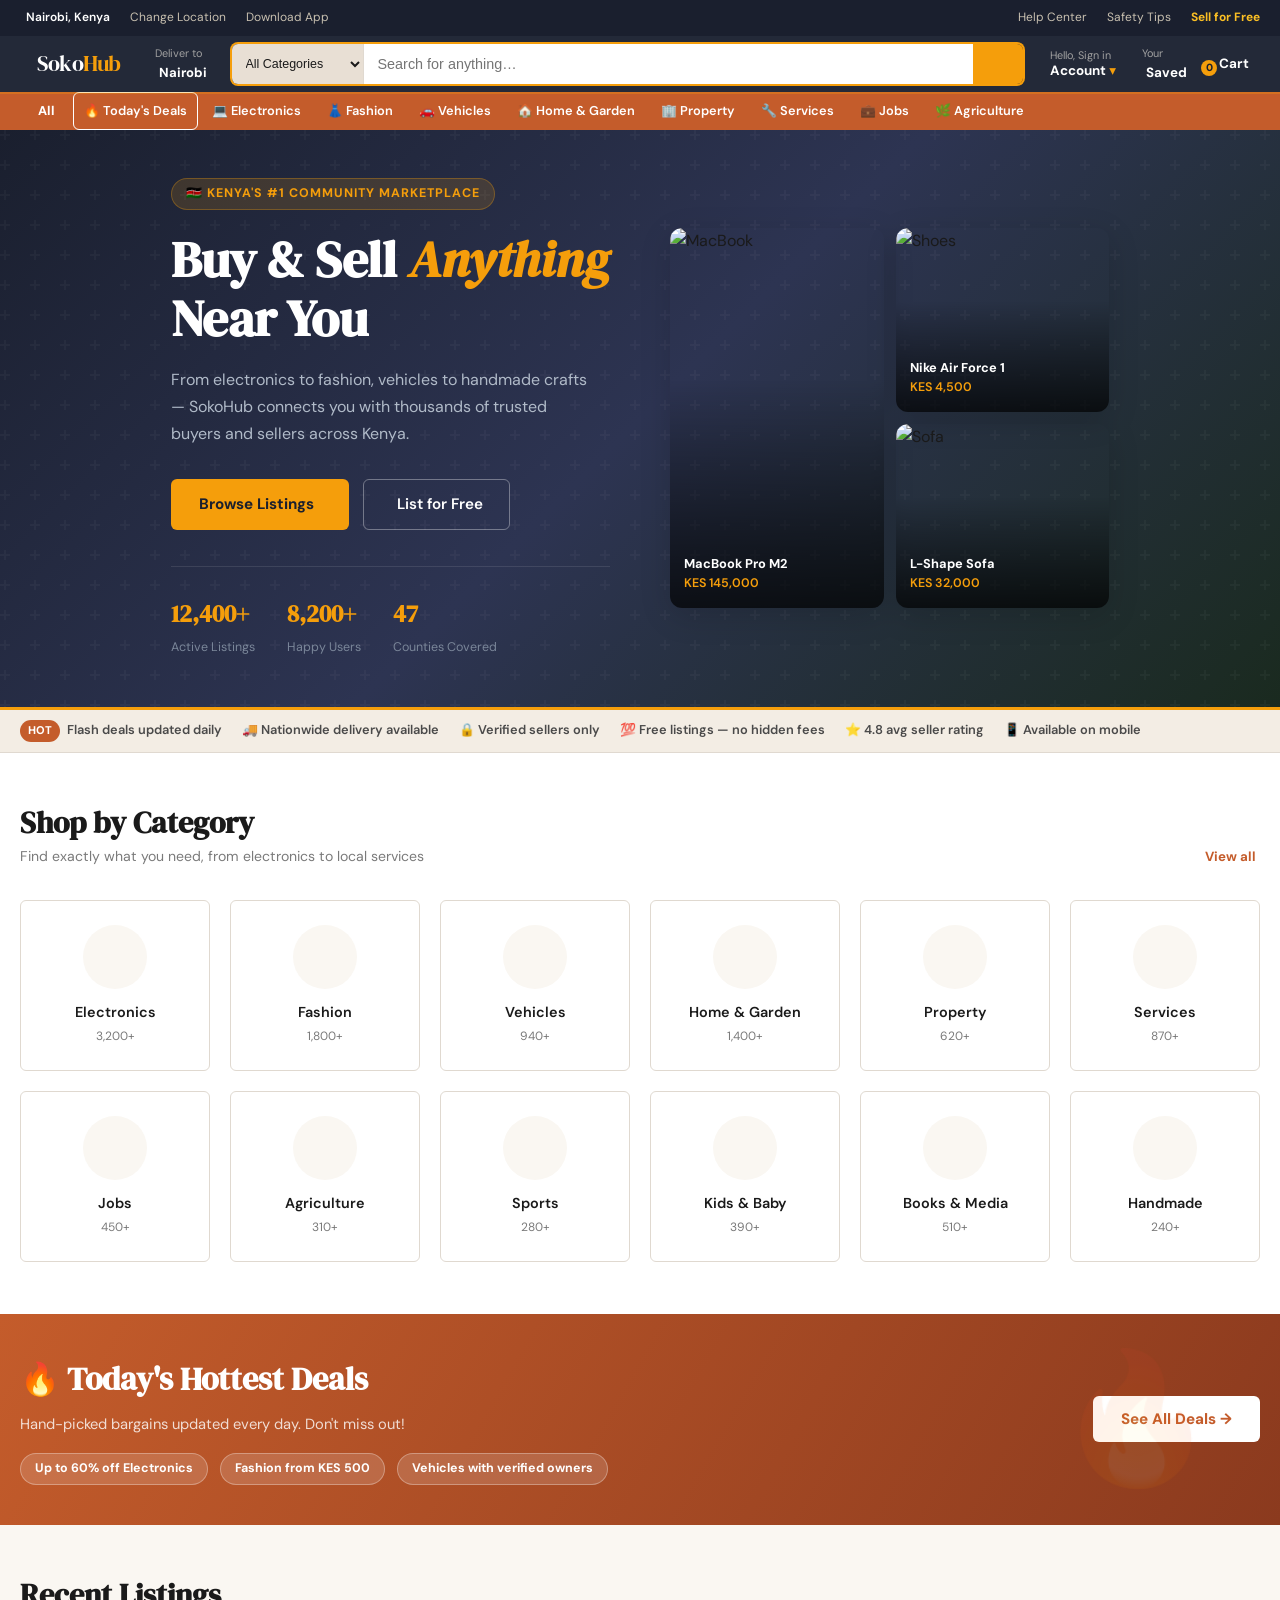
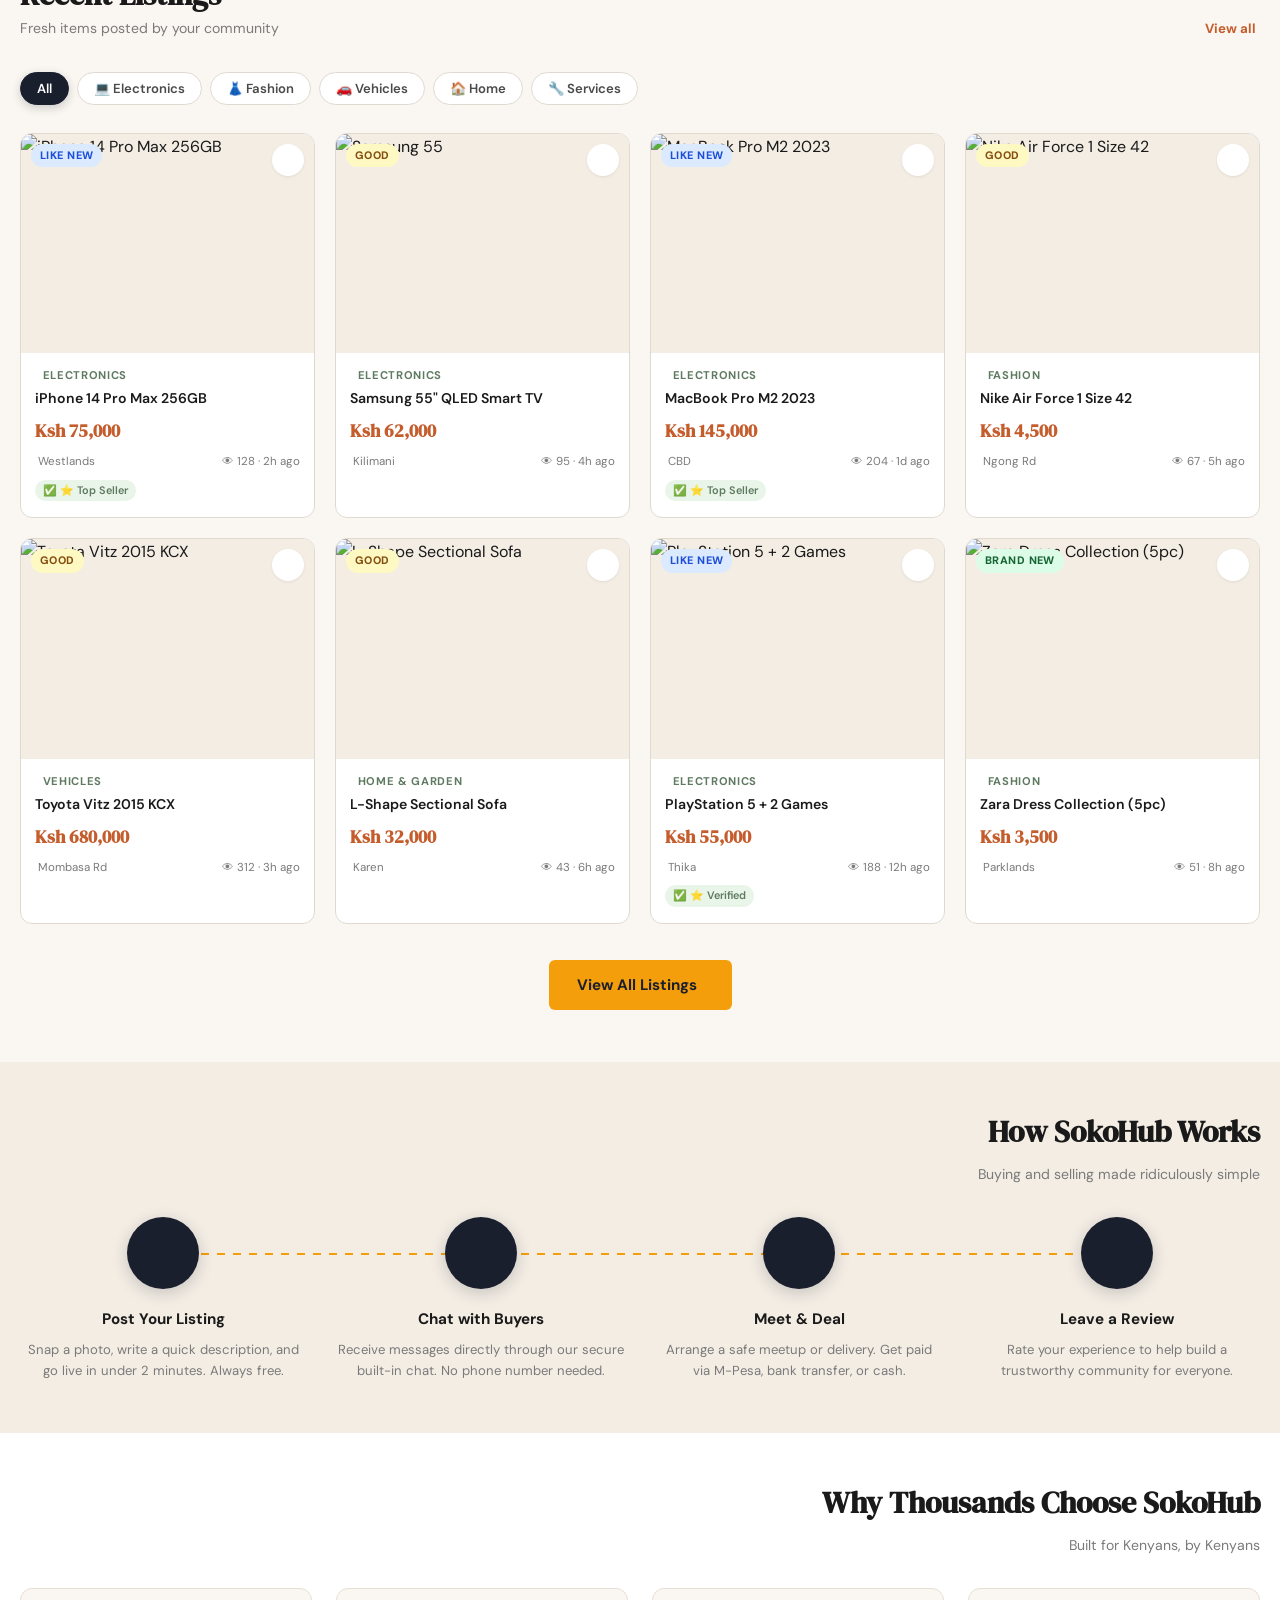
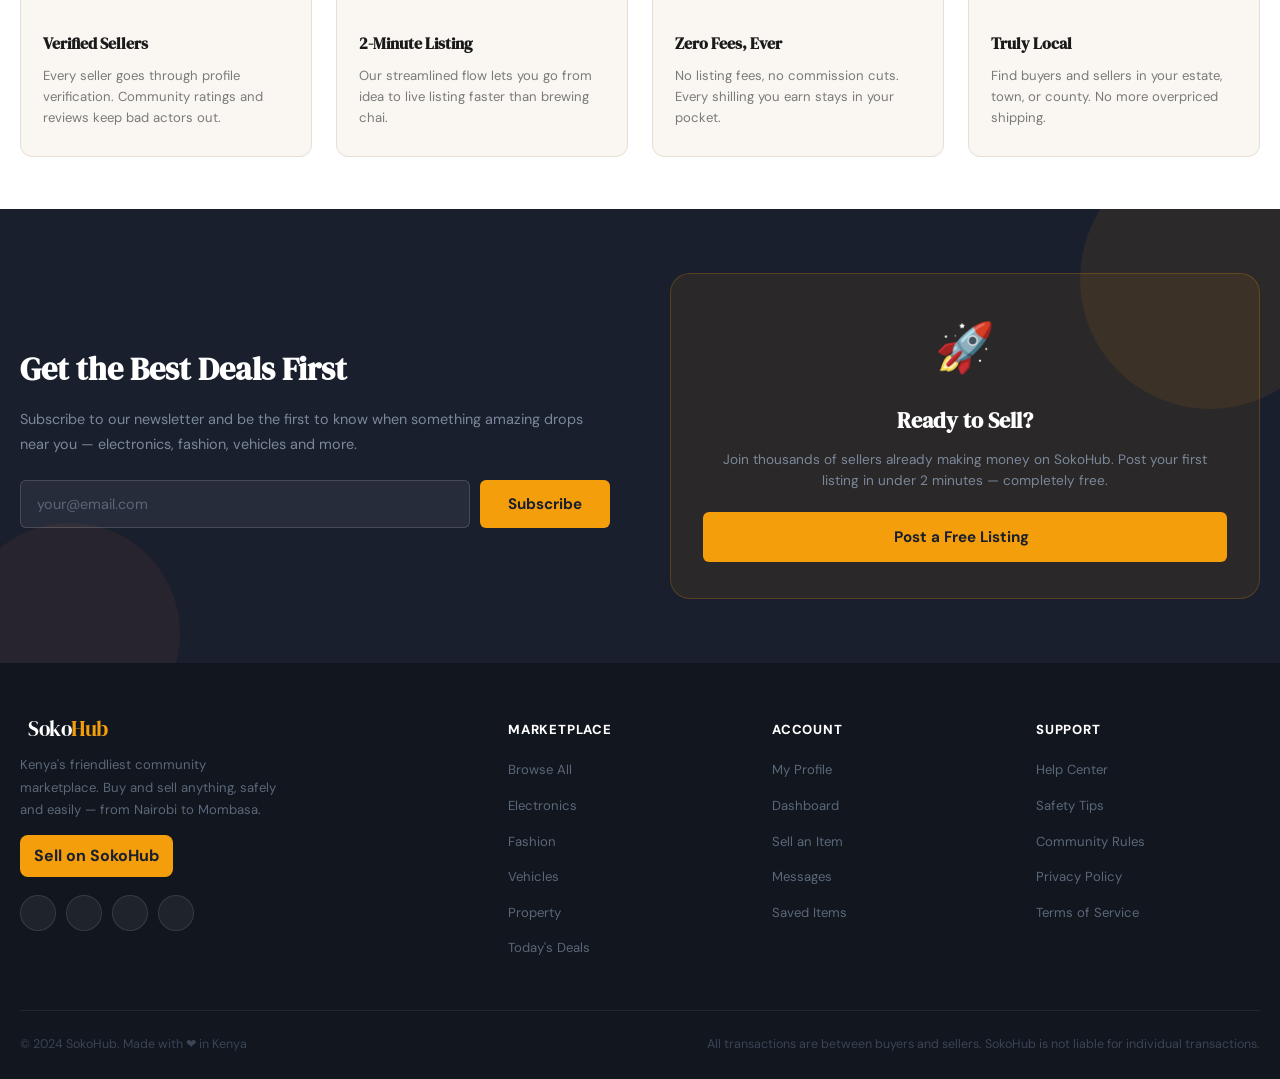
==== index.html @ ea2fd7b3 "1st commit" ====
<!doctype html>
<html lang="en">
  <head>
    <meta charset="UTF-8" />
    <meta name="viewport" content="width=device-width, initial-scale=1.0" />
    <title>SokoHub — Buy & Sell Near You</title>
    <link rel="preconnect" href="https://fonts.googleapis.com" />
    <link rel="preconnect" href="https://fonts.gstatic.com" crossorigin />
    <link
      href="https://fonts.googleapis.com/css2?family=DM+Serif+Display:ital@0;1&family=DM+Sans:ital,opsz,wght@0,9..40,300;0,9..40,400;0,9..40,500;0,9..40,600;0,9..40,700;1,9..40,400&display=swap"
      rel="stylesheet"
    />
    <script src="https://unpkg.com/lucide@latest"></script>
    <style>
      /* ============================================================
   TOKENS
============================================================ */
      :root {
        --navy: #1a1f2e;
        --navy-2: #232938;
        --amber: #f59e0b;
        --amber-lt: #fbbf24;
        --amber-dk: #d97706;
        --rust: #c45c2b;
        --rust-lt: #e07040;
        --sage: #5f7a61;
        --cream: #faf7f2;
        --cream-2: #f3ede4;
        --cream-3: #e8dfd4;
        --text: #1a1a1a;
        --text-2: #4a4a4a;
        --text-3: #7a7a7a;
        --white: #ffffff;
        --border: #e0d9d0;
        --shadow-sm: 0 1px 3px rgba(0, 0, 0, 0.08);
        --shadow-md: 0 4px 16px rgba(0, 0, 0, 0.1);
        --shadow-lg: 0 8px 32px rgba(0, 0, 0, 0.14);
        --r-sm: 6px;
        --r-md: 12px;
        --r-lg: 20px;
        --r-full: 999px;
        --font-head: "DM Serif Display", Georgia, serif;
        --font-body: "DM Sans", system-ui, sans-serif;
        --nav-h: 56px;
        --strip-h: 36px;
      }

      /* ============================================================
   RESET & BASE
============================================================ */
      *,
      *::before,
      *::after {
        box-sizing: border-box;
        margin: 0;
        padding: 0;
      }
      html {
        scroll-behavior: smooth;
      }
      body {
        font-family: var(--font-body);
        background: var(--cream);
        color: var(--text);
        line-height: 1.6;
      }
      a {
        text-decoration: none;
        color: inherit;
      }
      img {
        display: block;
        max-width: 100%;
        object-fit: cover;
      }
      button {
        font-family: inherit;
        cursor: pointer;
        border: none;
        outline: none;
      }
      ul {
        list-style: none;
      }

      .container {
        max-width: 1320px;
        margin: 0 auto;
        padding: 0 20px;
      }

      /* ============================================================
   TOP STRIP (Amazon-style utility bar)
============================================================ */
      .top-strip {
        background: var(--navy);
        height: var(--strip-h);
        display: flex;
        align-items: center;
      }
      .top-strip .container {
        display: flex;
        justify-content: space-between;
        align-items: center;
        width: 100%;
      }
      .top-strip-left,
      .top-strip-right {
        display: flex;
        align-items: center;
        gap: 20px;
      }
      .top-strip a,
      .top-strip span {
        font-size: 0.75rem;
        color: #c8c0b0;
        transition: color 0.2s;
      }
      .top-strip a:hover {
        color: var(--amber);
      }
      .top-strip-location {
        display: flex;
        align-items: center;
        gap: 6px;
        color: var(--white) !important;
        font-weight: 600;
        font-size: 0.75rem !important;
      }

      /* ============================================================
   NAVBAR (Amazon-style)
============================================================ */
      .navbar {
        background: var(--navy-2);
        height: var(--nav-h);
        position: sticky;
        top: 0;
        z-index: 1000;
        box-shadow: 0 2px 0 rgba(245, 158, 11, 0.3);
      }
      .navbar .container {
        height: 100%;
        display: flex;
        align-items: center;
        gap: 16px;
      }

      /* Logo */
      .nav-logo {
        display: flex;
        align-items: center;
        gap: 8px;
        flex-shrink: 0;
        border: 1.5px solid transparent;
        border-radius: var(--r-sm);
        padding: 4px 8px;
        transition: border-color 0.2s;
      }
      .nav-logo:hover {
        border-color: var(--white);
      }
      .logo-icon {
        display: flex;
        align-items: center;
        color: var(--amber);
      }
      .logo-text {
        font-family: var(--font-head);
        font-size: 1.4rem;
        color: var(--white);
        letter-spacing: -0.5px;
        line-height: 1;
      }
      .logo-text em {
        color: var(--amber);
        font-style: normal;
      }

      /* Deliver to */
      .nav-location {
        flex-shrink: 0;
        display: flex;
        flex-direction: column;
        cursor: pointer;
        padding: 4px 8px;
        border: 1.5px solid transparent;
        border-radius: var(--r-sm);
        transition: border-color 0.2s;
        color: var(--white);
      }
      .nav-location:hover {
        border-color: var(--white);
      }
      .nav-location-sub {
        font-size: 0.68rem;
        color: #a0a0a0;
      }
      .nav-location-main {
        font-size: 0.82rem;
        font-weight: 700;
        display: flex;
        align-items: center;
        gap: 4px;
      }

      /* Search bar */
      .nav-search {
        flex: 1;
        display: flex;
        height: 40px;
        border-radius: var(--r-sm);
        overflow: hidden;
        box-shadow: 0 0 0 2px var(--amber);
      }
      .nav-search-cat {
        background: var(--cream-3);
        border: none;
        padding: 0 10px;
        font-size: 0.78rem;
        color: var(--text);
        border-right: 1px solid var(--border);
        cursor: pointer;
        min-width: 110px;
      }
      .nav-search input {
        flex: 1;
        border: none;
        padding: 0 14px;
        font-size: 0.9rem;
        background: var(--white);
        color: var(--text);
        outline: none;
      }
      .nav-search-btn {
        background: var(--amber);
        width: 50px;
        display: flex;
        align-items: center;
        justify-content: center;
        transition: background 0.2s;
      }
      .nav-search-btn:hover {
        background: var(--amber-dk);
      }

      /* Nav right actions */
      .nav-actions {
        display: flex;
        align-items: center;
        gap: 4px;
        flex-shrink: 0;
      }
      .nav-btn {
        display: flex;
        flex-direction: column;
        align-items: flex-start;
        padding: 4px 10px;
        border-radius: var(--r-sm);
        border: 1.5px solid transparent;
        color: var(--white);
        transition: border-color 0.2s;
        cursor: pointer;
        background: none;
        white-space: nowrap;
      }
      .nav-btn:hover {
        border-color: var(--white);
      }
      .nav-btn-sub {
        font-size: 0.68rem;
        color: #a0a0a0;
      }
      .nav-btn-main {
        font-size: 0.84rem;
        font-weight: 700;
      }
      .nav-btn-main span {
        color: var(--amber);
      }

      /* Cart */
      .nav-cart {
        display: flex;
        align-items: center;
        gap: 6px;
        padding: 4px 10px;
        border: 1.5px solid transparent;
        border-radius: var(--r-sm);
        color: var(--white);
        cursor: pointer;
        transition: border-color 0.2s;
        background: none;
        font-family: inherit;
      }
      .nav-cart:hover {
        border-color: var(--white);
      }
      .nav-cart-icon {
        display: flex;
        align-items: center;
        position: relative;
      }
      .cart-count {
        position: absolute;
        top: -4px;
        right: -4px;
        background: var(--amber);
        color: var(--navy);
        font-size: 0.65rem;
        font-weight: 800;
        width: 16px;
        height: 16px;
        border-radius: 50%;
        display: flex;
        align-items: center;
        justify-content: center;
      }
      .nav-cart-label {
        font-size: 0.84rem;
        font-weight: 700;
      }

      /* Sell button */
      .btn-sell {
        background: var(--amber);
        color: var(--navy);
        font-weight: 700;
        font-size: 0.84rem;
        padding: 8px 16px;
        border-radius: var(--r-sm);
        border: none;
        cursor: pointer;
        transition:
          background 0.2s,
          transform 0.15s;
        display: flex;
        align-items: center;
        gap: 5px;
        flex-shrink: 0;
      }
      .btn-sell:hover {
        background: var(--amber-lt);
        transform: translateY(-1px);
      }

      .nav-mobile-toggle {
        display: none;
        color: var(--white);
        background: none;
        border: none;
        padding: 8px;
        cursor: pointer;
      }

      /* ============================================================
   SUB-NAV (category strip — Amazon style)
============================================================ */
      .subnav {
        background: var(--rust);
        height: 38px;
        overflow: hidden;
      }
      .subnav .container {
        height: 100%;
        display: flex;
        align-items: center;
        gap: 2px;
      }
      .subnav-link {
        font-size: 0.8rem;
        font-weight: 600;
        color: var(--white);
        padding: 0 12px;
        height: 100%;
        display: flex;
        align-items: center;
        white-space: nowrap;
        transition: background 0.2s;
        border-radius: 2px;
      }
      .subnav-link:hover {
        background: rgba(255, 255, 255, 0.15);
      }
      .subnav-link.highlight {
        border: 1.5px solid var(--white);
        border-radius: var(--r-sm);
        padding: 0 10px;
        margin-left: 4px;
      }

      /* ============================================================
   HERO BANNER (Amazon-style full-width carousel feel)
============================================================ */
      .hero {
        position: relative;
        overflow: hidden;
        background: linear-gradient(
          135deg,
          #1a1f2e 0%,
          #2d3452 50%,
          #1a2a1f 100%
        );
        min-height: 460px;
        display: flex;
        align-items: center;
      }
      .hero::before {
        content: "";
        position: absolute;
        inset: 0;
        background: url("data:image/svg+xml,%3Csvg width='60' height='60' viewBox='0 0 60 60' xmlns='http://www.w3.org/2000/svg'%3E%3Cg fill='none' fill-rule='evenodd'%3E%3Cg fill='%23ffffff' fill-opacity='0.03'%3E%3Cpath d='M36 34v-4h-2v4h-4v2h4v4h2v-4h4v-2h-4zm0-30V0h-2v4h-4v2h4v4h2V6h4V4h-4zM6 34v-4H4v4H0v2h4v4h2v-4h4v-2H6zM6 4V0H4v4H0v2h4v4h2V6h4V4H6z'/%3E%3C/g%3E%3C/g%3E%3C/svg%3E");
      }
      .hero .container {
        position: relative;
        z-index: 1;
        display: grid;
        grid-template-columns: 1fr 1fr;
        gap: 60px;
        align-items: center;
        padding-top: 48px;
        padding-bottom: 48px;
      }
      .hero-text {
        color: var(--white);
      }
      .hero-eyebrow {
        display: inline-flex;
        align-items: center;
        gap: 8px;
        background: rgba(245, 158, 11, 0.15);
        border: 1px solid rgba(245, 158, 11, 0.3);
        color: var(--amber);
        font-size: 0.78rem;
        font-weight: 700;
        letter-spacing: 0.08em;
        text-transform: uppercase;
        padding: 5px 14px;
        border-radius: var(--r-full);
        margin-bottom: 20px;
      }
      .hero-h1 {
        font-family: var(--font-head);
        font-size: clamp(2.4rem, 4vw, 3.4rem);
        line-height: 1.15;
        margin-bottom: 18px;
        color: var(--white);
      }
      .hero-h1 em {
        color: var(--amber);
        font-style: italic;
      }
      .hero-sub {
        font-size: 1rem;
        color: #b0bac8;
        line-height: 1.7;
        margin-bottom: 32px;
        max-width: 420px;
      }
      .hero-cta-row {
        display: flex;
        gap: 14px;
        flex-wrap: wrap;
      }
      .btn-primary {
        background: var(--amber);
        color: var(--navy);
        font-weight: 700;
        font-size: 0.95rem;
        padding: 13px 28px;
        border-radius: var(--r-sm);
        border: none;
        cursor: pointer;
        transition: all 0.2s;
        display: inline-flex;
        align-items: center;
        gap: 7px;
      }
      .btn-primary:hover {
        background: var(--amber-lt);
        transform: translateY(-2px);
        box-shadow: 0 6px 20px rgba(245, 158, 11, 0.35);
      }
      .btn-outline-white {
        background: transparent;
        color: var(--white);
        font-weight: 600;
        font-size: 0.95rem;
        padding: 12px 26px;
        border-radius: var(--r-sm);
        border: 1.5px solid rgba(255, 255, 255, 0.35);
        cursor: pointer;
        transition: all 0.2s;
        display: inline-flex;
        align-items: center;
        gap: 7px;
      }
      .btn-outline-white:hover {
        border-color: var(--white);
        background: rgba(255, 255, 255, 0.08);
      }

      /* Hero stats */
      .hero-stats {
        display: flex;
        gap: 32px;
        margin-top: 36px;
        padding-top: 28px;
        border-top: 1px solid rgba(255, 255, 255, 0.1);
      }
      .hero-stat strong {
        display: block;
        font-size: 1.5rem;
        font-weight: 700;
        color: var(--amber);
        font-family: var(--font-head);
      }
      .hero-stat span {
        font-size: 0.78rem;
        color: #7a8699;
      }

      /* Hero card stack (Etsy-ish product preview) */
      .hero-cards {
        display: grid;
        grid-template-columns: 1fr 1fr;
        grid-template-rows: 1fr 1fr;
        gap: 12px;
        height: 380px;
      }
      .hero-card {
        border-radius: var(--r-md);
        overflow: hidden;
        position: relative;
        cursor: pointer;
        transition:
          transform 0.25s,
          box-shadow 0.25s;
        box-shadow: var(--shadow-lg);
      }
      .hero-card:hover {
        transform: translateY(-4px) scale(1.01);
        box-shadow: 0 12px 40px rgba(0, 0, 0, 0.3);
      }
      .hero-card img {
        width: 100%;
        height: 100%;
        object-fit: cover;
      }
      .hero-card-overlay {
        position: absolute;
        inset: 0;
        background: linear-gradient(
          to top,
          rgba(0, 0, 0, 0.7) 0%,
          transparent 60%
        );
        display: flex;
        flex-direction: column;
        justify-content: flex-end;
        padding: 14px;
      }
      .hero-card-title {
        font-size: 0.8rem;
        font-weight: 700;
        color: var(--white);
        line-height: 1.3;
      }
      .hero-card-price {
        font-size: 0.78rem;
        color: var(--amber);
        font-weight: 600;
        margin-top: 2px;
      }
      .hero-card:nth-child(1) {
        grid-row: span 2;
      }

      /* ============================================================
   PROMO BAND (Amazon "today's deals" row)
============================================================ */
      .promo-band {
        background: var(--cream-2);
        border-top: 3px solid var(--amber);
        border-bottom: 1px solid var(--border);
        padding: 10px 0;
      }
      .promo-band .container {
        display: flex;
        align-items: center;
        gap: 20px;
        overflow-x: auto;
        scrollbar-width: none;
      }
      .promo-band::-webkit-scrollbar {
        display: none;
      }
      .promo-chip {
        display: flex;
        align-items: center;
        gap: 7px;
        font-size: 0.8rem;
        font-weight: 600;
        color: var(--text-2);
        white-space: nowrap;
        flex-shrink: 0;
      }
      .promo-chip .chip-badge {
        background: var(--rust);
        color: var(--white);
        font-size: 0.7rem;
        font-weight: 800;
        padding: 2px 8px;
        border-radius: var(--r-full);
      }

      /* ============================================================
   SECTION BASE
============================================================ */
      .section {
        padding: 52px 0;
      }
      .section-head {
        margin-bottom: 32px;
        display: flex;
        align-items: flex-end;
        justify-content: space-between;
      }
      .section-head h2 {
        font-family: var(--font-head);
        font-size: 1.9rem;
        color: var(--text);
        line-height: 1.2;
      }
      .section-head p {
        font-size: 0.88rem;
        color: var(--text-3);
        margin-top: 4px;
      }
      .see-all {
        font-size: 0.83rem;
        font-weight: 700;
        color: var(--rust);
        display: flex;
        align-items: center;
        gap: 4px;
        white-space: nowrap;
        flex-shrink: 0;
        transition: gap 0.2s;
      }
      .see-all:hover {
        gap: 8px;
      }

      /* ============================================================
   CATEGORIES GRID (Etsy style — warm tiles)
============================================================ */
      .categories-section {
        background: var(--white);
      }
      .cat-grid {
        display: grid;
        grid-template-columns: repeat(6, 1fr);
        gap: 20px;
      }
      .cat-card {
        background: var(--white);
        border: 1px solid var(--border);
        border-radius: var(--r-sm);
        padding: 24px 16px;
        text-align: center;
        cursor: pointer;
        transition: all 0.3s ease;
        display: flex;
        flex-direction: column;
        align-items: center;
        justify-content: center;
      }
      .cat-card:hover {
        box-shadow: 0 8px 24px rgba(0, 0, 0, 0.08);
        border-color: #c4c4c4;
      }
      .cat-icon {
        width: 64px;
        height: 64px;
        background: var(--cream);
        display: flex;
        align-items: center;
        justify-content: center;
        color: var(--navy);
        margin: 0 auto 12px;
        border-radius: 50%;
        transition: transform 0.3s ease;
      }
      .cat-card:hover .cat-icon {
        transform: scale(1.12);
        background: var(--amber-lt);
        color: var(--navy);
      }
      .cat-name {
        font-size: 0.9rem;
        font-weight: 600;
        color: var(--text);
      }
      .cat-count {
        font-size: 0.75rem;
        color: var(--text-3);
        margin-top: 3px;
      }

      /* ============================================================
   DEALS BANNER (Amazon Prime-style full-width)
============================================================ */
      .deals-banner {
        background: linear-gradient(120deg, var(--rust) 0%, #8b3a1e 100%);
        padding: 40px 0;
        position: relative;
        overflow: hidden;
      }
      .deals-banner::after {
        content: "🔥";
        position: absolute;
        right: 5%;
        top: 50%;
        transform: translateY(-50%);
        font-size: 8rem;
        opacity: 0.08;
      }
      .deals-banner .container {
        display: flex;
        align-items: center;
        justify-content: space-between;
        gap: 24px;
      }
      .deals-banner-text h2 {
        font-family: var(--font-head);
        font-size: 2rem;
        color: var(--white);
        margin-bottom: 8px;
      }
      .deals-banner-text p {
        color: rgba(255, 255, 255, 0.8);
        font-size: 0.92rem;
      }
      .deals-banner-badges {
        display: flex;
        gap: 12px;
        flex-wrap: wrap;
        margin-top: 16px;
      }
      .deal-badge {
        background: rgba(255, 255, 255, 0.15);
        border: 1px solid rgba(255, 255, 255, 0.3);
        color: var(--white);
        font-size: 0.78rem;
        font-weight: 700;
        padding: 5px 14px;
        border-radius: var(--r-full);
      }
      .btn-deals {
        background: var(--white);
        color: var(--rust);
        font-weight: 800;
        font-size: 0.95rem;
        padding: 13px 28px;
        border-radius: var(--r-sm);
        border: none;
        cursor: pointer;
        flex-shrink: 0;
        transition: all 0.2s;
      }
      .btn-deals:hover {
        background: var(--amber);
        color: var(--navy);
        transform: translateY(-2px);
      }

      /* ============================================================
   LISTINGS GRID
============================================================ */
      .listings-section {
        background: var(--cream);
      }
      .filter-tabs {
        display: flex;
        gap: 8px;
        flex-wrap: wrap;
        margin-bottom: 28px;
      }
      .ftab {
        padding: 7px 16px;
        border-radius: var(--r-full);
        font-size: 0.82rem;
        font-weight: 600;
        border: 1.5px solid var(--border);
        background: var(--white);
        color: var(--text-2);
        cursor: pointer;
        transition: all 0.2s;
      }
      .ftab:hover {
        border-color: var(--amber);
        color: var(--text);
      }
      .ftab.active {
        background: var(--navy);
        color: var(--white);
        border-color: var(--navy);
        box-shadow: 0 3px 10px rgba(26, 31, 46, 0.2);
      }

      .listings-grid {
        display: grid;
        grid-template-columns: repeat(4, 1fr);
        gap: 20px;
      }

      /* Listing card (Etsy warmth + Amazon density) */
      .listing-card {
        background: var(--white);
        border-radius: var(--r-md);
        overflow: hidden;
        border: 1.5px solid var(--border);
        transition: all 0.22s;
        cursor: pointer;
        position: relative;
      }
      .listing-card:hover {
        border-color: var(--amber);
        transform: translateY(-3px);
        box-shadow: 0 8px 28px rgba(0, 0, 0, 0.1);
      }
      .listing-card-img {
        position: relative;
        aspect-ratio: 4/3;
        background: var(--cream-2);
        overflow: hidden;
      }
      .listing-card-img img {
        width: 100%;
        height: 100%;
        object-fit: cover;
        transition: transform 0.4s;
      }
      .listing-card:hover .listing-card-img img {
        transform: scale(1.05);
      }

      /* Condition badge */
      .cond-badge {
        position: absolute;
        top: 10px;
        left: 10px;
        font-size: 0.68rem;
        font-weight: 800;
        padding: 3px 9px;
        border-radius: var(--r-full);
        letter-spacing: 0.04em;
        text-transform: uppercase;
      }
      .cond-new {
        background: #dcfce7;
        color: #166534;
      }
      .cond-likenew {
        background: #dbeafe;
        color: #1d4ed8;
      }
      .cond-good {
        background: #fef9c3;
        color: #854d0e;
      }
      .cond-fair {
        background: #fee2e2;
        color: #991b1b;
      }

      /* Heart */
      .fav-btn {
        position: absolute;
        top: 10px;
        right: 10px;
        width: 32px;
        height: 32px;
        border-radius: 50%;
        background: var(--white);
        border: none;
        display: flex;
        align-items: center;
        justify-content: center;
        padding: 0;
        box-shadow: var(--shadow-sm);
        transition: all 0.2s;
        cursor: pointer;
        color: var(--text-3);
      }
      .fav-btn:hover,
      .fav-btn.active {
        color: #e11d48;
        transform: scale(1.12);
      }

      .listing-card-body {
        padding: 14px 14px 16px;
      }
      .listing-cat-tag {
        font-size: 0.7rem;
        font-weight: 700;
        color: var(--sage);
        text-transform: uppercase;
        letter-spacing: 0.06em;
        margin-bottom: 4px;
      }
      .listing-title {
        font-size: 0.88rem;
        font-weight: 600;
        color: var(--text);
        line-height: 1.4;
        margin-bottom: 8px;
        display: -webkit-box;
        -webkit-line-clamp: 2;
        -webkit-box-orient: vertical;
        overflow: hidden;
      }
      .listing-price {
        font-size: 1.1rem;
        font-weight: 800;
        color: var(--rust);
        margin-bottom: 8px;
        font-family: var(--font-head);
      }
      .listing-meta {
        display: flex;
        justify-content: space-between;
        font-size: 0.72rem;
        color: var(--text-3);
      }
      .listing-location {
        display: flex;
        align-items: center;
        gap: 3px;
      }

      /* "Seller loves" Etsy-style badge */
      .seller-badge {
        display: inline-flex;
        align-items: center;
        gap: 4px;
        font-size: 0.68rem;
        font-weight: 600;
        color: var(--sage);
        margin-top: 8px;
        background: #e8f5e8;
        padding: 2px 8px;
        border-radius: var(--r-full);
      }

      /* ============================================================
   HOW IT WORKS (Etsy style — warm, illustrated)
============================================================ */
      .how-section {
        background: var(--cream-2);
      }
      .how-grid {
        display: grid;
        grid-template-columns: repeat(4, 1fr);
        gap: 32px;
        position: relative;
      }
      .how-grid::before {
        content: "";
        position: absolute;
        top: 36px;
        left: 12%;
        right: 12%;
        height: 2px;
        background: repeating-linear-gradient(
          90deg,
          var(--amber) 0,
          var(--amber) 8px,
          transparent 8px,
          transparent 16px
        );
      }
      .how-item {
        text-align: center;
        position: relative;
      }
      .how-num {
        width: 72px;
        height: 72px;
        border-radius: 50%;
        background: var(--navy);
        color: var(--amber);
        font-family: var(--font-head);
        font-size: 1.5rem;
        display: flex;
        align-items: center;
        justify-content: center;
        margin: 0 auto 18px;
        box-shadow: 0 4px 16px rgba(26, 31, 46, 0.2);
        position: relative;
        z-index: 1;
      }
      .how-icon {
        font-size: 1.5rem;
      }
      .how-title {
        font-size: 0.95rem;
        font-weight: 700;
        color: var(--text);
        margin-bottom: 8px;
      }
      .how-desc {
        font-size: 0.82rem;
        color: var(--text-3);
        line-height: 1.6;
      }

      /* ============================================================
   TRUST / WHY US
============================================================ */
      .trust-section {
        background: var(--white);
      }
      .trust-grid {
        display: grid;
        grid-template-columns: repeat(4, 1fr);
        gap: 24px;
      }
      .trust-card {
        padding: 28px 22px;
        border-radius: var(--r-md);
        background: var(--cream);
        border: 1.5px solid var(--cream-3);
        transition: all 0.22s;
      }
      .trust-card:hover {
        border-color: var(--amber);
        box-shadow: 0 6px 20px rgba(245, 158, 11, 0.1);
        transform: translateY(-2px);
      }
      .trust-ico {
        font-size: 2rem;
        margin-bottom: 14px;
      }
      .trust-card h3 {
        font-size: 1rem;
        font-weight: 700;
        color: var(--text);
        margin-bottom: 8px;
        font-family: var(--font-head);
      }
      .trust-card p {
        font-size: 0.82rem;
        color: var(--text-3);
        line-height: 1.6;
      }

      /* ============================================================
   NEWSLETTER / CTA BAND (Etsy-style warm)
============================================================ */
      .cta-band {
        background: var(--navy);
        padding: 64px 0;
        position: relative;
        overflow: hidden;
      }
      .cta-band::before {
        content: "";
        position: absolute;
        top: -60px;
        right: -60px;
        width: 260px;
        height: 260px;
        border-radius: 50%;
        background: rgba(245, 158, 11, 0.08);
      }
      .cta-band::after {
        content: "";
        position: absolute;
        bottom: -80px;
        left: -40px;
        width: 220px;
        height: 220px;
        border-radius: 50%;
        background: rgba(197, 92, 43, 0.08);
      }
      .cta-band .container {
        position: relative;
        z-index: 1;
        display: grid;
        grid-template-columns: 1fr 1fr;
        gap: 60px;
        align-items: center;
      }
      .cta-text h2 {
        font-family: var(--font-head);
        font-size: 2rem;
        color: var(--white);
        margin-bottom: 12px;
      }
      .cta-text p {
        color: #7a8899;
        font-size: 0.9rem;
        line-height: 1.7;
      }
      .cta-form {
        display: flex;
        gap: 10px;
        margin-top: 24px;
      }
      .cta-input {
        flex: 1;
        height: 48px;
        border-radius: var(--r-sm);
        border: 1.5px solid rgba(255, 255, 255, 0.15);
        background: rgba(255, 255, 255, 0.06);
        padding: 0 16px;
        font-size: 0.9rem;
        color: var(--white);
        outline: none;
        transition: border-color 0.2s;
        font-family: inherit;
      }
      .cta-input::placeholder {
        color: #5a6577;
      }
      .cta-input:focus {
        border-color: var(--amber);
      }
      .cta-form .btn-primary {
        height: 48px;
      }
      .cta-sell {
        text-align: center;
      }
      .cta-sell-box {
        background: rgba(245, 158, 11, 0.08);
        border: 1.5px solid rgba(245, 158, 11, 0.2);
        border-radius: var(--r-lg);
        padding: 36px 32px;
      }
      .cta-sell-box .emoji {
        font-size: 3rem;
        margin-bottom: 16px;
      }
      .cta-sell-box h3 {
        font-family: var(--font-head);
        font-size: 1.4rem;
        color: var(--white);
        margin-bottom: 10px;
      }
      .cta-sell-box p {
        color: #7a8899;
        font-size: 0.85rem;
        margin-bottom: 20px;
      }

      /* ============================================================
   FOOTER
============================================================ */
      footer {
        background: #12161f;
        color: #8899aa;
        padding: 56px 0 24px;
      }
      .footer-grid {
        display: grid;
        grid-template-columns: 2fr 1fr 1fr 1fr;
        gap: 40px;
        padding-bottom: 40px;
        border-bottom: 1px solid rgba(255, 255, 255, 0.07);
      }
      .footer-brand .logo-text,
      .footer-brand-logo .logo-text {
        color: var(--white);
        font-size: 1.3rem;
      }
      .footer-brand p {
        font-size: 0.82rem;
        line-height: 1.7;
        color: #5a6879;
        margin-top: 14px;
        max-width: 260px;
      }
      .footer-social {
        display: flex;
        gap: 10px;
        margin-top: 18px;
      }
      .social-btn {
        width: 36px;
        height: 36px;
        border-radius: 50%;
        background: rgba(255, 255, 255, 0.06);
        display: flex;
        align-items: center;
        justify-content: center;
        font-size: 0.85rem;
        cursor: pointer;
        transition: background 0.2s;
        color: var(--white);
        border: 1px solid rgba(255, 255, 255, 0.1);
      }
      .social-btn:hover {
        background: var(--amber);
        color: var(--navy);
        border-color: var(--amber);
      }
      .footer-sell-link {
        display: inline-block;
        margin-top: 14px;
        background: var(--amber);
        color: var(--navy);
        padding: 8px 14px;
        border-radius: 8px;
        font-weight: 700;
        text-decoration: none;
      }
      .footer-sell-link:hover {
        opacity: 0.95;
        transform: translateY(-1px);
      }
      .footer-col h4 {
        font-size: 0.82rem;
        font-weight: 800;
        color: var(--white);
        letter-spacing: 0.06em;
        text-transform: uppercase;
        margin-bottom: 16px;
      }
      .footer-col ul li {
        margin-bottom: 10px;
      }
      .footer-col ul li a {
        font-size: 0.82rem;
        color: #5a6879;
        transition: color 0.2s;
      }
      .footer-col ul li a:hover {
        color: var(--amber);
      }
      .footer-bottom {
        display: flex;
        justify-content: space-between;
        align-items: center;
        padding-top: 24px;
        gap: 16px;
        flex-wrap: wrap;
      }
      .footer-bottom p {
        font-size: 0.78rem;
        color: #3a4555;
      }

      /* ============================================================
   SKELETON
============================================================ */
      @keyframes shimmer {
        0% {
          background-position: -400px 0;
        }
        100% {
          background-position: 400px 0;
        }
      }
      .skeleton {
        background: linear-gradient(
          90deg,
          #e8dfd4 25%,
          #f3ede4 50%,
          #e8dfd4 75%
        );
        background-size: 800px 100%;
        animation: shimmer 1.6s infinite;
        border-radius: var(--r-sm);
      }

      /* ============================================================
   TOAST
============================================================ */
      #toast-container {
        position: fixed;
        bottom: 24px;
        right: 24px;
        z-index: 9999;
        display: flex;
        flex-direction: column;
        gap: 10px;
      }
      .toast {
        background: var(--navy);
        color: var(--white);
        padding: 12px 20px;
        border-radius: var(--r-md);
        font-size: 0.85rem;
        font-weight: 600;
        box-shadow: var(--shadow-lg);
        animation: toastIn 0.3s ease;
        display: flex;
        align-items: center;
        gap: 8px;
        border-left: 3px solid var(--amber);
      }
      @keyframes toastIn {
        from {
          opacity: 0;
          transform: translateX(20px);
        }
        to {
          opacity: 1;
          transform: none;
        }
      }

      /* ============================================================
   ANIMATIONS
============================================================ */
      @keyframes fadeUp {
        from {
          opacity: 0;
          transform: translateY(20px);
        }
        to {
          opacity: 1;
          transform: none;
        }
      }
      .fade-up {
        animation: fadeUp 0.6s ease both;
      }
      .d1 {
        animation-delay: 0.1s;
      }
      .d2 {
        animation-delay: 0.2s;
      }
      .d3 {
        animation-delay: 0.3s;
      }
      .d4 {
        animation-delay: 0.4s;
      }

      /* ============================================================
   RESPONSIVE
============================================================ */
      @media (max-width: 1100px) {
        .cat-grid {
          grid-template-columns: repeat(4, 1fr);
        }
        .listings-grid {
          grid-template-columns: repeat(3, 1fr);
        }
      }
      @media (max-width: 992px) {
        .hero .container {
          grid-template-columns: 1fr;
        }
        .hero-cards {
          display: none;
        }
        .nav-actions {
          position: fixed;
          bottom: 0;
          left: 0;
          right: 0;
          background: var(--navy-2);
          justify-content: space-around;
          padding: 10px;
          box-shadow: 0 -2px 10px rgba(0, 0, 0, 0.2);
          z-index: 1001;
        }
        .nav-actions .btn-sell {
          display: none;
        }
        .how-grid {
          grid-template-columns: repeat(2, 1fr);
        }
        .how-grid::before,
        .nav-location {
          display: none;
        }
        .trust-grid {
          grid-template-columns: repeat(2, 1fr);
        }
        .footer-grid {
          grid-template-columns: 1fr 1fr;
        }
        .cta-band .container {
          grid-template-columns: 1fr;
        }
        .nav-mobile-toggle {
          display: block;
          order: 10;
        }
        .nav-search {
          order: 9;
          margin-right: 0;
        }
      }
      @media (max-width: 700px) {
        .top-strip {
          display: none;
        }
        .cat-grid {
          grid-template-columns: repeat(3, 1fr);
        }
        .listings-grid {
          grid-template-columns: repeat(2, 1fr);
        }
        .subnav {
          display: none;
        }
        .nav-search-cat {
          display: none;
        }
      }
      @media (max-width: 480px) {
        .cat-grid {
          grid-template-columns: repeat(2, 1fr);
        }
        .listings-grid {
          grid-template-columns: 1fr 1fr;
        }
        .hero-stats {
          flex-direction: column;
          gap: 12px;
        }
        .trust-grid {
          grid-template-columns: 1fr;
        }
        .how-grid {
          grid-template-columns: 1fr;
        }
        .footer-grid {
          grid-template-columns: 1fr;
        }
      }
    </style>
  </head>
  <body>
    <!-- ============================================================
  TOP STRIP
============================================================ -->
    <div class="top-strip">
      <div class="container">
        <div class="top-strip-left">
          <span class="top-strip-location"
            ><i data-lucide="map-pin" size="14"></i> Nairobi, Kenya</span
          >
          <a href="#">Change Location</a>
          <a href="#">Download App</a>
        </div>
        <div class="top-strip-right">
          <a href="#">Help Center</a>
          <a href="#">Safety Tips</a>
          <a
            href="create-listing.html"
            style="color: var(--amber-lt); font-weight: 700"
            >Sell for Free</a
          >
        </div>
      </div>
    </div>

    <!-- ============================================================
  NAVBAR
============================================================ -->
    <nav class="navbar">
      <div class="container">
        <!-- Logo -->
        <a href="index.html" class="nav-logo">
          <span class="logo-icon"
            ><i data-lucide="shopping-cart" size="28"></i
          ></span>
          <span class="logo-text">Soko<em>Hub</em></span>
        </a>

        <!-- Deliver to -->
        <div class="nav-location">
          <span class="nav-location-sub">Deliver to</span>
          <span class="nav-location-main"
            ><i data-lucide="map-pin" size="14"></i> Nairobi</span
          >
        </div>

        <!-- Search -->
        <div class="nav-search">
          <select class="nav-search-cat" id="nav-cat-select">
            <option value="">All Categories</option>
            <option value="electronics">Electronics</option>
            <option value="fashion">Fashion</option>
            <option value="vehicles">Vehicles</option>
            <option value="home">Home &amp; Garden</option>
            <option value="services">Services</option>
            <option value="property">Property</option>
            <option value="jobs">Jobs</option>
          </select>
          <input
            type="text"
            id="nav-search-input"
            placeholder="Search for anything…"
            autocomplete="off"
          />
          <button
            class="nav-search-btn"
            onclick="goSearch()"
            aria-label="Search"
          >
            <i data-lucide="search" size="20" color="#1a1f2e"></i>
          </button>
        </div>

        <!-- Right actions -->
        <div class="nav-actions">
          <button class="nav-btn" onclick="handleLogin()">
            <span class="nav-btn-sub">Hello, Sign in</span>
            <span class="nav-btn-main">Account <span>▾</span></span>
          </button>
          <a href="favorites.html" class="nav-btn">
            <span class="nav-btn-sub">Your</span>
            <span
              class="nav-btn-main"
              style="display: flex; align-items: center; gap: 4px"
              ><i data-lucide="heart" size="14" color="var(--amber)"></i>
              Saved</span
            >
          </a>
          <button class="nav-cart" style="position: relative">
            <span
              class="nav-cart-icon"
              style="position: relative; display: inline-block"
              ><i data-lucide="shopping-bag" size="24"></i>
              <span class="cart-count">0</span>
            </span>
            <span class="nav-cart-label">Cart</span>
          </button>
          <!-- Sell button removed from navbar; moved to footer -->
        </div>
        <button class="nav-mobile-toggle" aria-label="Menu">
          <i data-lucide="menu" size="28"></i>
        </button>
      </div>
    </nav>

    <!-- Sub-nav -->
    <div class="subnav">
      <div class="container">
        <a
          href="#"
          class="subnav-link"
          style="font-weight: 800; display: flex; align-items: center; gap: 6px"
          ><i data-lucide="menu" size="16"></i> All</a
        >
        <a href="listings.html?tab=deals" class="subnav-link highlight"
          >🔥 Today's Deals</a
        >
        <a href="listings.html?cat=electronics" class="subnav-link"
          >💻 Electronics</a
        >
        <a href="listings.html?cat=fashion" class="subnav-link">👗 Fashion</a>
        <a href="listings.html?cat=vehicles" class="subnav-link">🚗 Vehicles</a>
        <a href="listings.html?cat=home" class="subnav-link"
          >🏠 Home &amp; Garden</a
        >
        <a href="listings.html?cat=property" class="subnav-link">🏢 Property</a>
        <a href="listings.html?cat=services" class="subnav-link">🔧 Services</a>
        <a href="listings.html?cat=jobs" class="subnav-link">💼 Jobs</a>
        <a href="listings.html?cat=agriculture" class="subnav-link"
          >🌿 Agriculture</a
        >
      </div>
    </div>

    <!-- ============================================================
  HERO
============================================================ -->
    <section class="hero">
      <div class="container">
        <div class="hero-text">
          <div class="hero-eyebrow fade-up">
            🇰🇪 Kenya's #1 Community Marketplace
          </div>
          <h1 class="hero-h1 fade-up d1">
            Buy &amp; Sell <em>Anything</em><br />Near You
          </h1>
          <p class="hero-sub fade-up d2">
            From electronics to fashion, vehicles to handmade crafts — SokoHub
            connects you with thousands of trusted buyers and sellers across
            Kenya.
          </p>
          <div class="hero-cta-row fade-up d3">
            <a href="listings.html" class="btn-primary"
              >Browse Listings <i data-lucide="search" size="18"></i
            ></a>
            <a href="create-listing.html" class="btn-outline-white"
              ><i data-lucide="plus" size="18"></i> List for Free</a
            >
          </div>
          <div class="hero-stats fade-up d4">
            <div class="hero-stat">
              <strong>12,400+</strong>
              <span>Active Listings</span>
            </div>
            <div class="hero-stat">
              <strong>8,200+</strong>
              <span>Happy Users</span>
            </div>
            <div class="hero-stat">
              <strong>47</strong>
              <span>Counties Covered</span>
            </div>
          </div>
        </div>

        <!-- Hero cards -->
        <div class="hero-cards fade-up d2">
          <div
            class="hero-card"
            onclick="window.location.href = 'listing-detail.html?id=s3'"
          >
            <img
              src="https://images.unsplash.com/photo-1517336714731-489689fd1ca8?w=600&q=80"
              alt="MacBook"
            />
            <div class="hero-card-overlay">
              <div class="hero-card-title">MacBook Pro M2</div>
              <div class="hero-card-price">KES 145,000</div>
            </div>
          </div>
          <div
            class="hero-card"
            onclick="window.location.href = 'listing-detail.html?id=s4'"
          >
            <img
              src="https://images.unsplash.com/photo-1542291026-7eec264c27ff?w=600&q=80"
              alt="Shoes"
            />
            <div class="hero-card-overlay">
              <div class="hero-card-title">Nike Air Force 1</div>
              <div class="hero-card-price">KES 4,500</div>
            </div>
          </div>
          <div
            class="hero-card"
            onclick="window.location.href = 'listing-detail.html?id=s5'"
          >
            <img
              src="https://images.unsplash.com/photo-1555041469-a586c61ea9bc?w=600&q=80"
              alt="Sofa"
            />
            <div class="hero-card-overlay">
              <div class="hero-card-title">L-Shape Sofa</div>
              <div class="hero-card-price">KES 32,000</div>
            </div>
          </div>
        </div>
      </div>
    </section>

    <!-- ============================================================
  PROMO BAND
============================================================ -->
    <div class="promo-band">
      <div class="container">
        <div class="promo-chip">
          <span class="chip-badge">HOT</span> Flash deals updated daily
        </div>
        <div class="promo-chip">🚚 Nationwide delivery available</div>
        <div class="promo-chip">🔒 Verified sellers only</div>
        <div class="promo-chip">💯 Free listings — no hidden fees</div>
        <div class="promo-chip">⭐ 4.8 avg seller rating</div>
        <div class="promo-chip">📱 Available on mobile</div>
      </div>
    </div>

    <!-- ============================================================
  CATEGORIES
============================================================ -->
    <section class="section categories-section">
      <div class="container">
        <div class="section-head">
          <div>
            <h2>Shop by Category</h2>
            <p>
              Find exactly what you need, from electronics to local services
            </p>
          </div>
          <a href="listings.html" class="see-all"
            >View all <i data-lucide="arrow-right" size="16"></i
          ></a>
        </div>
        <div class="cat-grid" id="cat-grid">
          <!-- JS populated -->
        </div>
      </div>
    </section>

    <!-- ============================================================
  DEALS BANNER
============================================================ -->
    <div class="deals-banner">
      <div class="container">
        <div class="deals-banner-text">
          <h2>🔥 Today's Hottest Deals</h2>
          <p>Hand-picked bargains updated every day. Don't miss out!</p>
          <div class="deals-banner-badges">
            <span class="deal-badge">Up to 60% off Electronics</span>
            <span class="deal-badge">Fashion from KES 500</span>
            <span class="deal-badge">Vehicles with verified owners</span>
          </div>
        </div>
        <button
          class="btn-deals"
          onclick="window.location.href = 'listings.html?tab=deals'"
        >
          See All Deals →
        </button>
      </div>
    </div>

    <!-- ============================================================
  LISTINGS
============================================================ -->
    <section class="section listings-section">
      <div class="container">
        <div class="section-head">
          <div>
            <h2>Recent Listings</h2>
            <p>Fresh items posted by your community</p>
          </div>
          <a href="listings.html" class="see-all"
            >View all <i data-lucide="arrow-right" size="16"></i
          ></a>
        </div>

        <div class="filter-tabs">
          <button class="ftab active" onclick="filterListings('all', this)">
            All
          </button>
          <button class="ftab" onclick="filterListings('electronics', this)">
            💻 Electronics
          </button>
          <button class="ftab" onclick="filterListings('fashion', this)">
            👗 Fashion
          </button>
          <button class="ftab" onclick="filterListings('vehicles', this)">
            🚗 Vehicles
          </button>
          <button class="ftab" onclick="filterListings('home', this)">
            🏠 Home
          </button>
          <button class="ftab" onclick="filterListings('services', this)">
            🔧 Services
          </button>
        </div>

        <div class="listings-grid" id="listings-grid"></div>

        <div style="text-align: center; margin-top: 36px">
          <a
            href="listings.html"
            class="btn-primary"
            style="display: inline-flex"
            >View All Listings <i data-lucide="arrow-right" size="18"></i
          ></a>
        </div>
      </div>
    </section>

    <!-- ============================================================
  HOW IT WORKS
============================================================ -->
    <section class="section how-section">
      <div class="container">
        <div
          class="section-head"
          style="
            justify-content: center;
            text-align: center;
            flex-direction: column;
            gap: 8px;
          "
        >
          <h2>How SokoHub Works</h2>
          <p>Buying and selling made ridiculously simple</p>
        </div>
        <div class="how-grid">
          <div class="how-item">
            <div class="how-num">
              <span class="how-icon"
                ><i data-lucide="camera" size="28"></i
              ></span>
            </div>
            <div class="how-title">Post Your Listing</div>
            <div class="how-desc">
              Snap a photo, write a quick description, and go live in under 2
              minutes. Always free.
            </div>
          </div>
          <div class="how-item">
            <div class="how-num">
              <span class="how-icon"
                ><i data-lucide="message-square" size="28"></i
              ></span>
            </div>
            <div class="how-title">Chat with Buyers</div>
            <div class="how-desc">
              Receive messages directly through our secure built-in chat. No
              phone number needed.
            </div>
          </div>
          <div class="how-item">
            <div class="how-num">
              <span class="how-icon"
                ><i data-lucide="users" size="28"></i
              ></span>
            </div>
            <div class="how-title">Meet &amp; Deal</div>
            <div class="how-desc">
              Arrange a safe meetup or delivery. Get paid via M-Pesa, bank
              transfer, or cash.
            </div>
          </div>
          <div class="how-item">
            <div class="how-num">
              <span class="how-icon"><i data-lucide="star" size="28"></i></span>
            </div>
            <div class="how-title">Leave a Review</div>
            <div class="how-desc">
              Rate your experience to help build a trustworthy community for
              everyone.
            </div>
          </div>
        </div>
      </div>
    </section>

    <!-- ============================================================
  TRUST
============================================================ -->
    <section class="section trust-section">
      <div class="container">
        <div
          class="section-head"
          style="
            justify-content: center;
            text-align: center;
            flex-direction: column;
            gap: 8px;
          "
        >
          <h2>Why Thousands Choose SokoHub</h2>
          <p>Built for Kenyans, by Kenyans</p>
        </div>
        <div class="trust-grid">
          <div class="trust-card">
            <div class="trust-ico">
              <i data-lucide="shield-check" size="32" color="var(--amber)"></i>
            </div>
            <h3>Verified Sellers</h3>
            <p>
              Every seller goes through profile verification. Community ratings
              and reviews keep bad actors out.
            </p>
          </div>
          <div class="trust-card">
            <div class="trust-ico">
              <i data-lucide="zap" size="32" color="var(--amber)"></i>
            </div>
            <h3>2-Minute Listing</h3>
            <p>
              Our streamlined flow lets you go from idea to live listing faster
              than brewing chai.
            </p>
          </div>
          <div class="trust-card">
            <div class="trust-ico">
              <i data-lucide="banknote" size="32" color="var(--amber)"></i>
            </div>
            <h3>Zero Fees, Ever</h3>
            <p>
              No listing fees, no commission cuts. Every shilling you earn stays
              in your pocket.
            </p>
          </div>
          <div class="trust-card">
            <div class="trust-ico">
              <i data-lucide="map" size="32" color="var(--amber)"></i>
            </div>
            <h3>Truly Local</h3>
            <p>
              Find buyers and sellers in your estate, town, or county. No more
              overpriced shipping.
            </p>
          </div>
        </div>
      </div>
    </section>

    <!-- ============================================================
  CTA BAND
============================================================ -->
    <section class="cta-band">
      <div class="container">
        <div class="cta-text">
          <h2>Get the Best Deals First</h2>
          <p>
            Subscribe to our newsletter and be the first to know when something
            amazing drops near you — electronics, fashion, vehicles and more.
          </p>
          <div class="cta-form">
            <input
              class="cta-input"
              type="email"
              placeholder="your@email.com"
            />
            <button class="btn-primary" onclick="subscribe()">Subscribe</button>
          </div>
        </div>
        <div class="cta-sell">
          <div class="cta-sell-box">
            <div class="emoji">🚀</div>
            <h3>Ready to Sell?</h3>
            <p>
              Join thousands of sellers already making money on SokoHub. Post
              your first listing in under 2 minutes — completely free.
            </p>
            <a
              href="create-listing.html"
              class="btn-primary"
              style="justify-content: center; width: 100%"
              >Post a Free Listing <i data-lucide="rocket" size="18"></i
            ></a>
          </div>
        </div>
      </div>
    </section>

    <!-- ============================================================
  FOOTER
============================================================ -->
    <footer>
      <div class="container">
        <div class="footer-grid">
          <div class="footer-brand">
            <div
              class="footer-brand-logo"
              style="display: flex; align-items: center; gap: 8px"
            >
              <i data-lucide="shopping-cart" size="24" color="var(--amber)"></i>
              <span
                class="logo-text"
                style="
                  font-family: var(--font-head);
                  font-size: 1.3rem;
                  color: var(--white);
                "
                >Soko<em style="color: var(--amber); font-style: normal"
                  >Hub</em
                ></span
              >
            </div>
            <p>
              Kenya's friendliest community marketplace. Buy and sell anything,
              safely and easily — from Nairobi to Mombasa.
            </p>
            <a href="create-listing.html" class="footer-sell-link"
              >Sell on SokoHub</a
            >
            <div class="footer-social">
              <div class="social-btn">
                <i data-lucide="twitter" size="16"></i>
              </div>
              <div class="social-btn">
                <i data-lucide="facebook" size="16"></i>
              </div>
              <div class="social-btn">
                <i data-lucide="instagram" size="16"></i>
              </div>
              <div class="social-btn">
                <i data-lucide="message-circle" size="16"></i>
              </div>
            </div>
          </div>
          <div class="footer-col">
            <h4>Marketplace</h4>
            <ul>
              <li><a href="listings.html">Browse All</a></li>
              <li><a href="listings.html?cat=electronics">Electronics</a></li>
              <li><a href="listings.html?cat=fashion">Fashion</a></li>
              <li><a href="listings.html?cat=vehicles">Vehicles</a></li>
              <li><a href="listings.html?cat=property">Property</a></li>
              <li><a href="listings.html?tab=deals">Today's Deals</a></li>
            </ul>
          </div>
          <div class="footer-col">
            <h4>Account</h4>
            <ul>
              <li><a href="profile.html">My Profile</a></li>
              <li><a href="dashboard.html">Dashboard</a></li>
              <li><a href="create-listing.html">Sell an Item</a></li>
              <li><a href="messages.html">Messages</a></li>
              <li><a href="favorites.html">Saved Items</a></li>
            </ul>
          </div>
          <div class="footer-col">
            <h4>Support</h4>
            <ul>
              <li><a href="#">Help Center</a></li>
              <li><a href="#">Safety Tips</a></li>
              <li><a href="#">Community Rules</a></li>
              <li><a href="#">Privacy Policy</a></li>
              <li><a href="#">Terms of Service</a></li>
            </ul>
          </div>
        </div>
        <div class="footer-bottom">
          <p>© 2024 SokoHub. Made with ❤️ in Kenya</p>
          <p>
            All transactions are between buyers and sellers. SokoHub is not
            liable for individual transactions.
          </p>
        </div>
      </div>
    </footer>

    <div id="toast-container"></div>

    <!-- ============================================================
  JS
============================================================ -->
    <script>
      /* ---- Data ---- */
      const CATEGORIES = [
        {
          id: "electronics",
          label: "Electronics",
          icon: "laptop",
          count: "3,200+",
        },
        { id: "fashion", label: "Fashion", icon: "shirt", count: "1,800+" },
        { id: "vehicles", label: "Vehicles", icon: "car", count: "940+" },
        { id: "home", label: "Home & Garden", icon: "home", count: "1,400+" },
        {
          id: "property",
          label: "Property",
          icon: "building-2",
          count: "620+",
        },
        { id: "services", label: "Services", icon: "wrench", count: "870+" },
        { id: "jobs", label: "Jobs", icon: "briefcase", count: "450+" },
        {
          id: "agriculture",
          label: "Agriculture",
          icon: "leaf",
          count: "310+",
        },
        { id: "sports", label: "Sports", icon: "trophy", count: "280+" },
        { id: "kids", label: "Kids & Baby", icon: "baby", count: "390+" },
        { id: "books", label: "Books & Media", icon: "book", count: "510+" },
        { id: "handmade", label: "Handmade", icon: "palette", count: "240+" },
      ];

      const LISTINGS = [
        {
          id: "s1",
          title: "iPhone 14 Pro Max 256GB",
          price: 75000,
          category: "electronics",
          condition: "like-new",
          location: "Westlands",
          image:
            "https://images.unsplash.com/photo-1606041011872-596597976b25?w=600&q=80",
          timeAgo: "2h ago",
          views: 128,
          seller: "⭐ Top Seller",
        },
        {
          id: "s2",
          title: 'Samsung 55" QLED Smart TV',
          price: 62000,
          category: "electronics",
          condition: "good",
          location: "Kilimani",
          image:
            "https://images.unsplash.com/photo-1593359677879-a4bb92f829e1?w=600&q=80",
          timeAgo: "4h ago",
          views: 95,
        },
        {
          id: "s3",
          title: "MacBook Pro M2 2023",
          price: 145000,
          category: "electronics",
          condition: "like-new",
          location: "CBD",
          image:
            "https://images.unsplash.com/photo-1517336714731-489689fd1ca8?w=600&q=80",
          timeAgo: "1d ago",
          views: 204,
          seller: "⭐ Top Seller",
        },
        {
          id: "s4",
          title: "Nike Air Force 1 Size 42",
          price: 4500,
          category: "fashion",
          condition: "good",
          location: "Ngong Rd",
          image:
            "https://images.unsplash.com/photo-1542291026-7eec264c27ff?w=600&q=80",
          timeAgo: "5h ago",
          views: 67,
        },
        {
          id: "s5",
          title: "Toyota Vitz 2015 KCX",
          price: 680000,
          category: "vehicles",
          condition: "good",
          location: "Mombasa Rd",
          image:
            "https://images.unsplash.com/photo-1549317661-bd32c8ce0db2?w=600&q=80",
          timeAgo: "3h ago",
          views: 312,
        },
        {
          id: "s6",
          title: "L-Shape Sectional Sofa",
          price: 32000,
          category: "home",
          condition: "good",
          location: "Karen",
          image:
            "https://images.unsplash.com/photo-1555041469-a586c61ea9bc?w=600&q=80",
          timeAgo: "6h ago",
          views: 43,
        },
        {
          id: "s7",
          title: "PlayStation 5 + 2 Games",
          price: 55000,
          category: "electronics",
          condition: "like-new",
          location: "Thika",
          image:
            "https://images.unsplash.com/photo-1607853202273-797f1c22a38e?w=600&q=80",
          timeAgo: "12h ago",
          views: 188,
          seller: "⭐ Verified",
        },
        {
          id: "s8",
          title: "Zara Dress Collection (5pc)",
          price: 3500,
          category: "fashion",
          condition: "new",
          location: "Parklands",
          image:
            "https://images.unsplash.com/photo-1567401893414-76b7b1e5a7a5?w=600&q=80",
          timeAgo: "8h ago",
          views: 51,
        },
      ];

      const COND = {
        new: "cond-new",
        "like-new": "cond-likenew",
        good: "cond-good",
        fair: "cond-fair",
      };
      const COND_LABEL = {
        new: "Brand New",
        "like-new": "Like New",
        good: "Good",
        fair: "Fair",
      };

      /* ---- Categories grid ---- */
      const catGrid = document.getElementById("cat-grid");
      CATEGORIES.forEach((cat) => {
        const card = document.createElement("div");
        card.className = "category-card cat-card";
        card.onclick = () =>
          (window.location.href = `listings.html?cat=${cat.id}`);
        card.innerHTML = `
    <div class="cat-icon"><i data-lucide="${cat.icon}" size="28"></i></div>
    <div class="cat-name">${cat.label}</div>
    <div class="cat-count">${cat.count}</div>
  `;
        catGrid.appendChild(card);
      });

      /* ---- Listings ---- */
      let currentCat = "all";
      let allListings = LISTINGS;

      function fmt(price) {
        return new Intl.NumberFormat("en-KE", {
          style: "currency",
          currency: "KES",
          maximumFractionDigits: 0,
        }).format(price);
      }

      function renderCard(item) {
        const cat = CATEGORIES.find((c) => c.id === item.category);
        return `
    <div class="listing-card fade-up" onclick="window.location.href='listing-detail.html?id=${item.id}'">
      <div class="listing-card-img">
        <img src="${item.image}" alt="${item.title}" loading="lazy" />
        <span class="cond-badge ${COND[item.condition] || "cond-good"}">${COND_LABEL[item.condition] || item.condition}</span>
        <button class="fav-btn" onclick="event.stopPropagation(); toggleFav(this,'${item.id}')" aria-label="Save"><i data-lucide="heart" size="18"></i></button>
      </div>
      <div class="listing-card-body">
        <div class="listing-cat-tag"><i data-lucide="${cat?.icon || "tag"}" size="12" style="display:inline-block; vertical-align:middle; margin-right:4px;"></i> ${cat?.label || item.category}</div>
        <div class="listing-title">${item.title}</div>
        <div class="listing-price">${fmt(item.price)}</div>
        <div class="listing-meta">
          <span class="listing-location"><i data-lucide="map-pin" size="12"></i> ${item.location}</span>
          <span>👁 ${item.views} · ${item.timeAgo}</span>
        </div>
        ${item.seller ? `<div class="seller-badge">✅ ${item.seller}</div>` : ""}
      </div>
    </div>
  `;
      }

      function renderSkeletons(n = 8) {
        return Array(n)
          .fill(0)
          .map(
            () => `
    <div class="listing-card" style="pointer-events:none;">
      <div class="listing-card-img skeleton" style="aspect-ratio:4/3;"></div>
      <div class="listing-card-body">
        <div class="skeleton" style="height:14px;width:50%;margin-bottom:8px;"></div>
        <div class="skeleton" style="height:18px;width:85%;margin-bottom:8px;"></div>
        <div class="skeleton" style="height:22px;width:40%;margin-bottom:10px;"></div>
        <div class="skeleton" style="height:13px;width:70%;"></div>
      </div>
    </div>
  `,
          )
          .join("");
      }

      function renderListings(items) {
        const el = document.getElementById("listings-grid");
        if (!el) return;
        if (!items.length) {
          el.innerHTML = `<div style="grid-column:1/-1;text-align:center;padding:60px 20px;">
      <div style="font-size:3rem;margin-bottom:12px;">🔍</div>
      <h3 style="color:var(--text-2);">No listings in this category yet</h3>
      <p style="color:var(--text-3);margin-top:6px;">Check back soon or <a href="create-listing.html" style="color:var(--rust);font-weight:600;">post the first one!</a></p>
    </div>`;
          return;
        }
        el.innerHTML = items.map(renderCard).join("");
        lucide.createIcons();
      }

      // Initial load with skeleton
      const grid = document.getElementById("listings-grid");
      if (grid) {
        grid.innerHTML = renderSkeletons(8);
        setTimeout(() => renderListings(LISTINGS), 700);
      }

      window.filterListings = (cat, btn) => {
        currentCat = cat;
        document
          .querySelectorAll(".ftab")
          .forEach((b) => b.classList.remove("active"));
        btn.classList.add("active");
        const filtered =
          cat === "all"
            ? allListings
            : allListings.filter((l) => l.category === cat);
        renderListings(filtered);
      };

      /* ---- Search ---- */
      window.goSearch = () => {
        const term = document.getElementById("nav-search-input")?.value || "";
        const cat = document.getElementById("nav-cat-select")?.value || "";
        let url = "listings.html?";
        if (term) url += `q=${encodeURIComponent(term)}&`;
        if (cat) url += `cat=${cat}`;
        window.location.href = url;
      };
      document
        .getElementById("nav-search-input")
        ?.addEventListener("keydown", (e) => {
          if (e.key === "Enter") goSearch();
        });

      /* ---- Fav ---- */
      window.toggleFav = (btn, id) => {
        btn.classList.toggle("active");
        const icon = btn.querySelector("i");
        if (btn.classList.contains("active")) {
          icon.setAttribute("fill", "#e11d48");
          icon.setAttribute("color", "#e11d48");
        } else {
          icon.setAttribute("fill", "none");
          icon.setAttribute("color", "currentColor");
        }
        showToast(
          btn.classList.contains("active")
            ? "Saved to favourites ❤️"
            : "Removed from saved",
          2000,
        );
      };

      /* ---- Toast ---- */
      function showToast(msg, ms = 2800) {
        const tc = document.getElementById("toast-container");
        const t = document.createElement("div");
        t.className = "toast";
        t.textContent = msg;
        tc.appendChild(t);
        setTimeout(() => t.remove(), ms);
      }

      /* ---- Subscribe ---- */
      window.subscribe = () => {
        const input = document.querySelector(".cta-input");
        if (input?.value?.includes("@")) {
          showToast("🎉 Subscribed! Welcome to SokoHub deals.", 3000);
          input.value = "";
        } else {
          showToast("Please enter a valid email address.");
        }
      };

      /* ---- Auth stubs ---- */
      window.handleLogin = () => {
        showToast("🔑 Sign in coming soon!", 2500);
      };

      /* ---- Scroll animations ---- */
      const obs = new IntersectionObserver(
        (entries) => {
          entries.forEach((e) => {
            if (e.isIntersecting) e.target.classList.add("visible");
          });
        },
        { threshold: 0.1 },
      );
      document
        .querySelectorAll(".trust-card, .cat-card, .how-item")
        .forEach((el) => obs.observe(el));

      // Initialize Lucide
      lucide.createIcons();
    </script>
  </body>
</html>
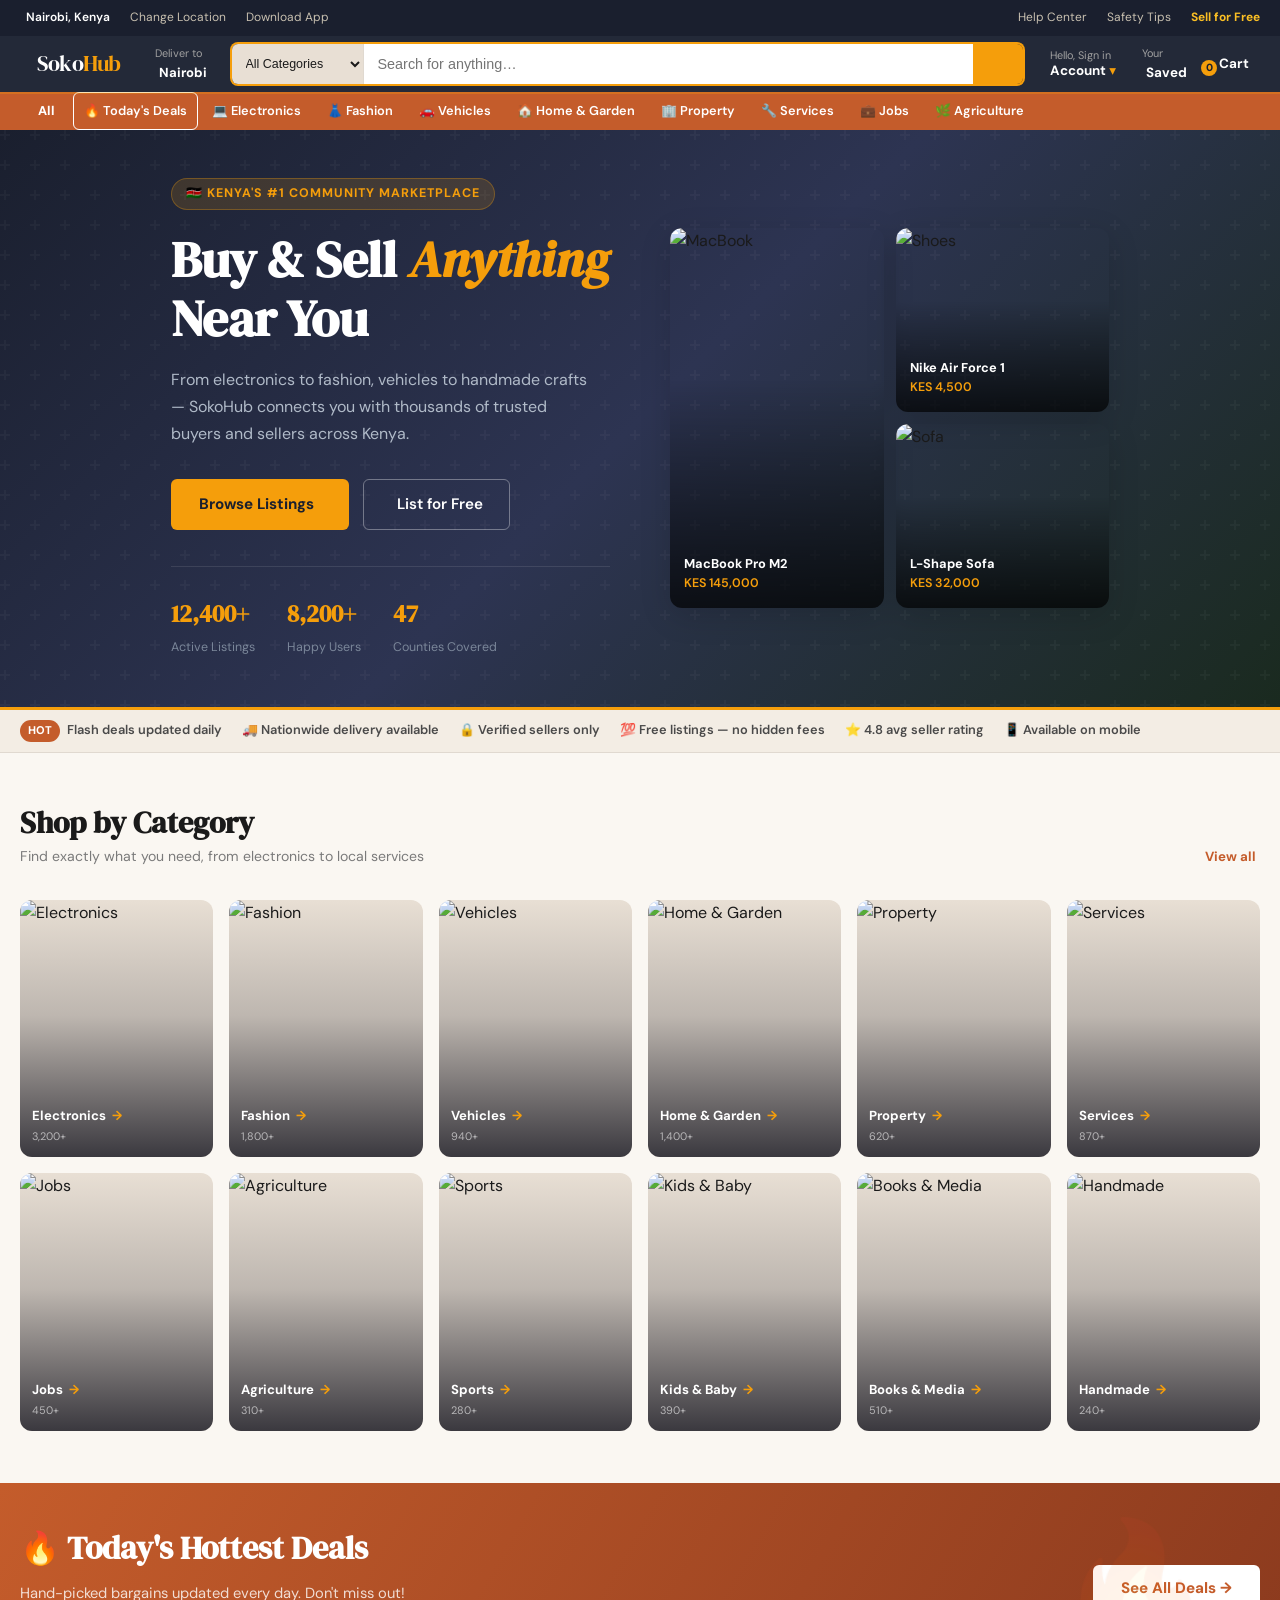
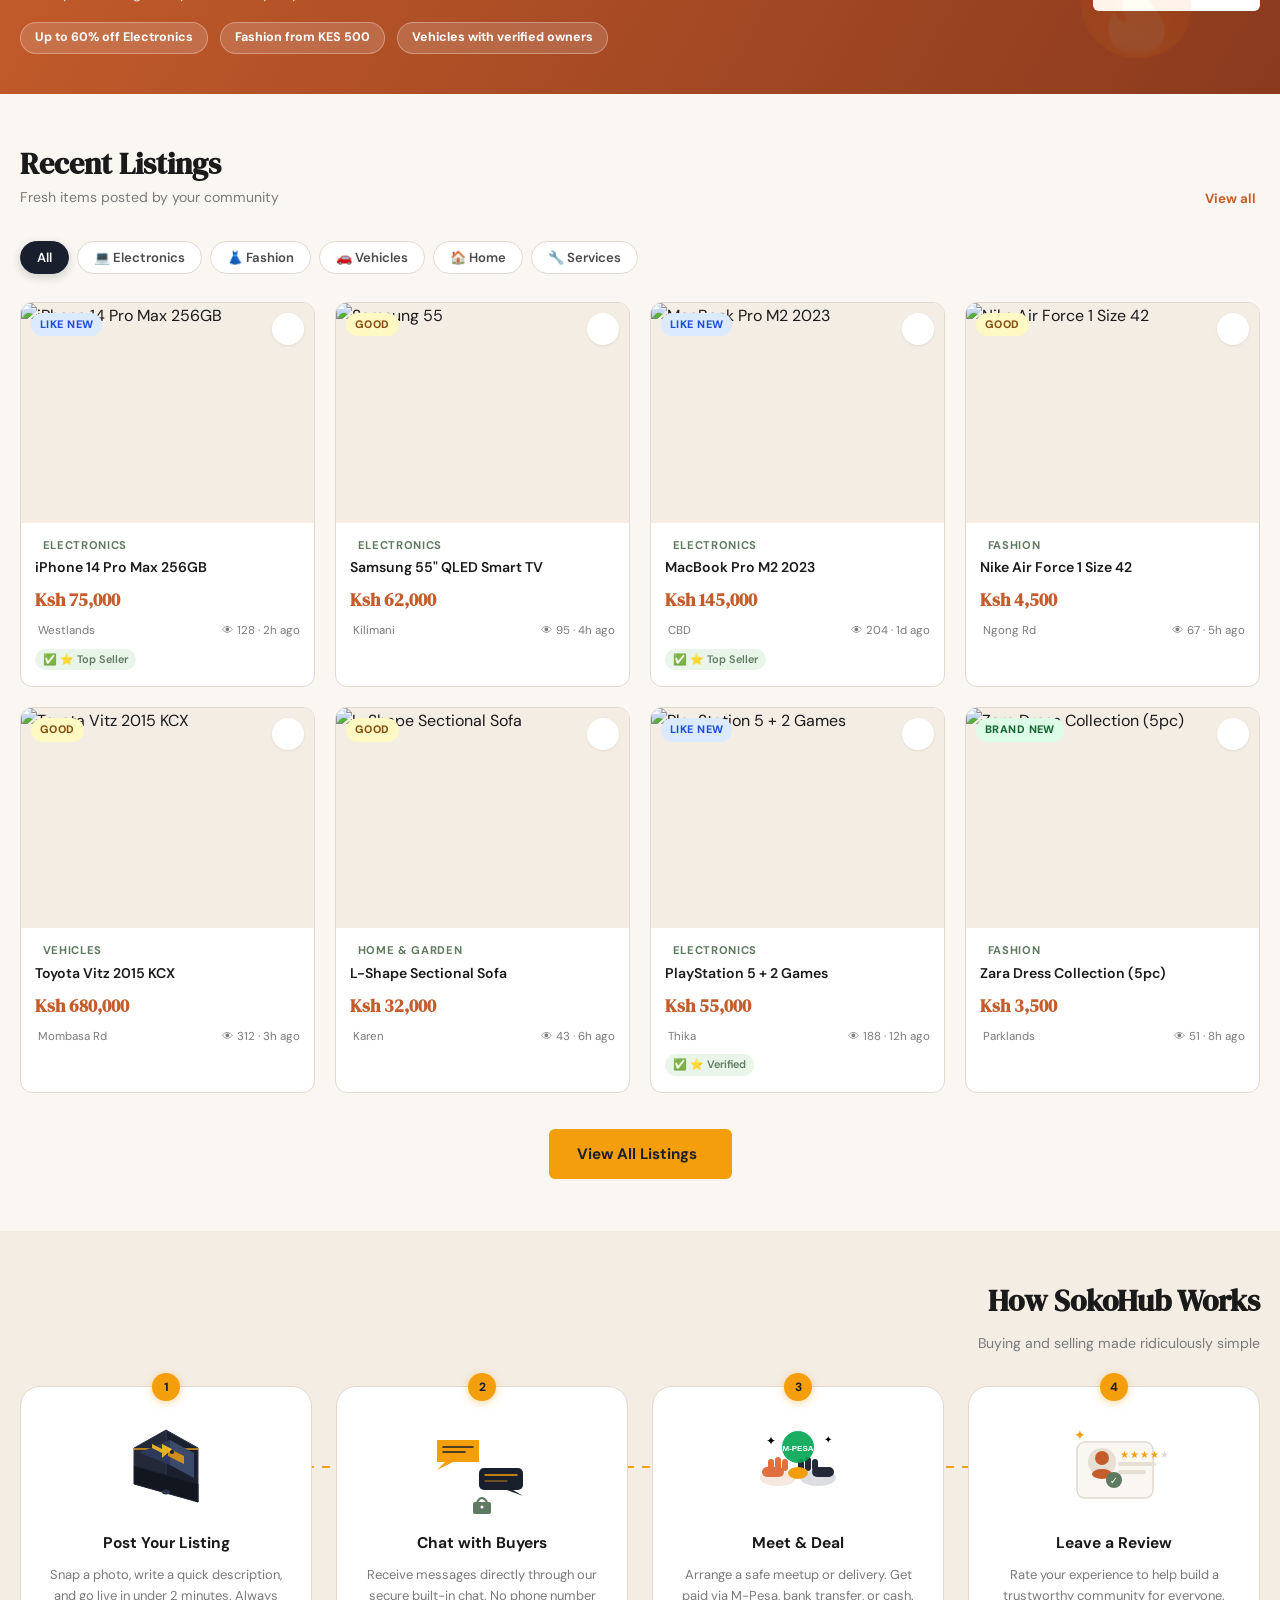
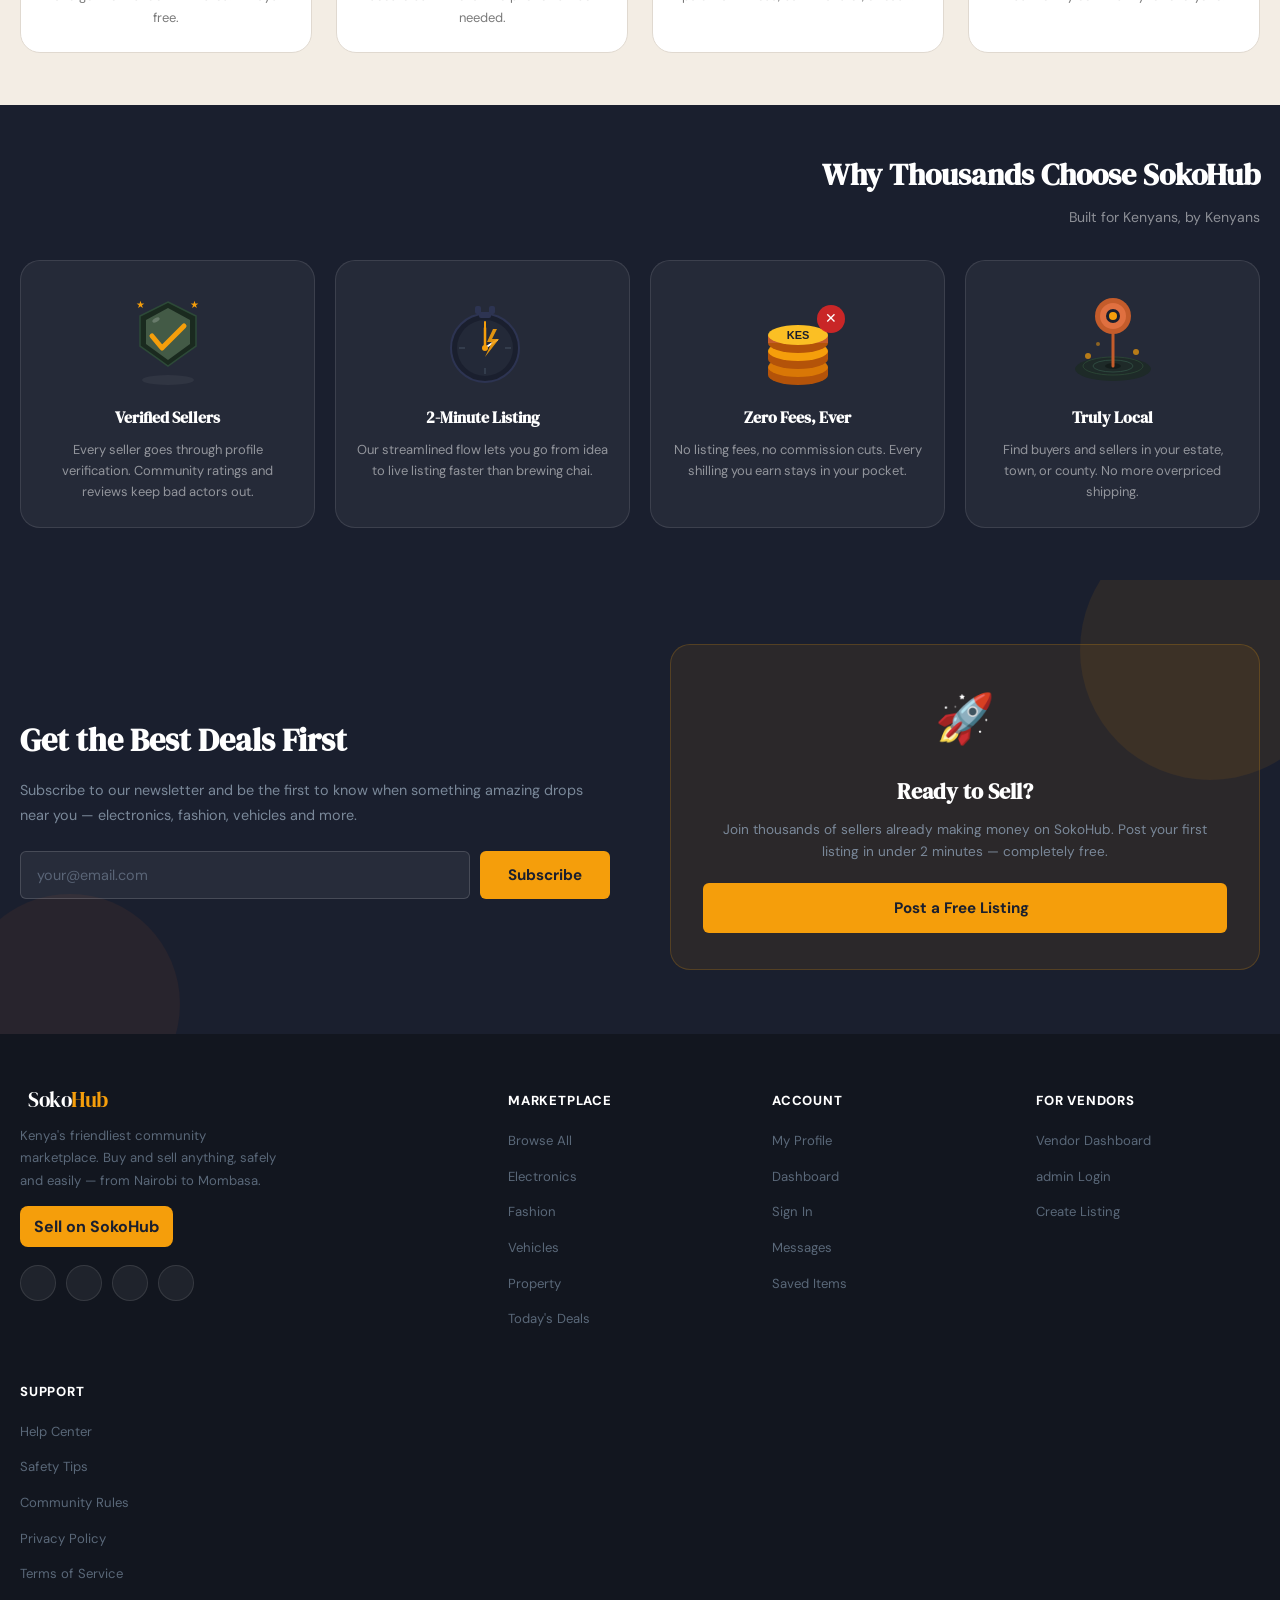
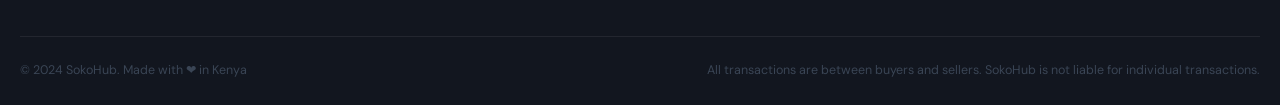
==== commit db17302e: "2nd commit" ====
--- a/index.html
+++ b/index.html
@@ -653,59 +653,86 @@
       }
 
       /* ============================================================
-   CATEGORIES GRID (Etsy style — warm tiles)
+   CATEGORIES GRID (Etsy-style photo tiles)
 ============================================================ */
       .categories-section {
-        background: var(--white);
+        background: var(--cream);
       }
       .cat-grid {
         display: grid;
         grid-template-columns: repeat(6, 1fr);
-        gap: 20px;
+        gap: 16px;
       }
       .cat-card {
-        background: var(--white);
-        border: 1px solid var(--border);
-        border-radius: var(--r-sm);
-        padding: 24px 16px;
-        text-align: center;
+        border-radius: var(--r-md);
+        overflow: hidden;
         cursor: pointer;
-        transition: all 0.3s ease;
-        display: flex;
-        flex-direction: column;
-        align-items: center;
-        justify-content: center;
+        position: relative;
+        transition:
+          transform 0.28s ease,
+          box-shadow 0.28s ease;
+        aspect-ratio: 3/4;
+        background: var(--cream-3);
       }
       .cat-card:hover {
-        box-shadow: 0 8px 24px rgba(0, 0, 0, 0.08);
-        border-color: #c4c4c4;
-      }
+        transform: translateY(-4px) scale(1.02);
+        box-shadow: 0 12px 32px rgba(0, 0, 0, 0.18);
+      }
+      .cat-card-img {
+        position: absolute;
+        inset: 0;
+        width: 100%;
+        height: 100%;
+        object-fit: cover;
+        transition: transform 0.4s ease;
+      }
+      .cat-card:hover .cat-card-img {
+        transform: scale(1.06);
+      }
+      .cat-card-overlay {
+        position: absolute;
+        inset: 0;
+        background: linear-gradient(
+          to top,
+          rgba(20, 20, 30, 0.82) 0%,
+          rgba(20, 20, 30, 0.2) 55%,
+          transparent 100%
+        );
+      }
+      .cat-card-body {
+        position: absolute;
+        bottom: 0;
+        left: 0;
+        right: 0;
+        padding: 14px 12px 12px;
+      }
+      .cat-name {
+        font-size: 0.82rem;
+        font-weight: 700;
+        color: var(--white);
+        line-height: 1.25;
+        display: flex;
+        align-items: center;
+        gap: 6px;
+      }
+      .cat-name-arrow {
+        display: inline-flex;
+        align-items: center;
+        color: var(--amber);
+        flex-shrink: 0;
+        transition: transform 0.2s;
+      }
+      .cat-card:hover .cat-name-arrow {
+        transform: translateX(3px);
+      }
+      .cat-count {
+        font-size: 0.68rem;
+        color: rgba(255, 255, 255, 0.6);
+        margin-top: 3px;
+      }
+      /* fallback icon for cards with no image */
       .cat-icon {
-        width: 64px;
-        height: 64px;
-        background: var(--cream);
-        display: flex;
-        align-items: center;
-        justify-content: center;
-        color: var(--navy);
-        margin: 0 auto 12px;
-        border-radius: 50%;
-        transition: transform 0.3s ease;
-      }
-      .cat-card:hover .cat-icon {
-        transform: scale(1.12);
-        background: var(--amber-lt);
-        color: var(--navy);
-      }
-      .cat-name {
-        font-size: 0.9rem;
-        font-weight: 600;
-        color: var(--text);
-      }
-      .cat-count {
-        font-size: 0.75rem;
-        color: var(--text-3);
-        margin-top: 3px;
+        display: none;
       }
 
       /* ============================================================
@@ -956,7 +983,7 @@
       }
 
       /* ============================================================
-   HOW IT WORKS (Etsy style — warm, illustrated)
+   HOW IT WORKS (isometric illustrated cards)
 ============================================================ */
       .how-section {
         background: var(--cream-2);
@@ -964,15 +991,15 @@
       .how-grid {
         display: grid;
         grid-template-columns: repeat(4, 1fr);
-        gap: 32px;
+        gap: 24px;
         position: relative;
       }
       .how-grid::before {
         content: "";
         position: absolute;
-        top: 36px;
-        left: 12%;
-        right: 12%;
+        top: 80px;
+        left: 14%;
+        right: 14%;
         height: 2px;
         background: repeating-linear-gradient(
           90deg,
@@ -985,76 +1012,111 @@
       .how-item {
         text-align: center;
         position: relative;
+        background: var(--white);
+        border-radius: var(--r-lg);
+        padding: 28px 20px 24px;
+        border: 1.5px solid var(--border);
+        transition: all 0.25s ease;
+      }
+      .how-item:hover {
+        border-color: var(--amber);
+        box-shadow: 0 8px 28px rgba(245, 158, 11, 0.12);
+        transform: translateY(-4px);
+      }
+      .how-iso {
+        width: 120px;
+        height: 100px;
+        margin: 0 auto 16px;
+        display: flex;
+        align-items: center;
+        justify-content: center;
+      }
+      .how-step-badge {
+        position: absolute;
+        top: -14px;
+        left: 50%;
+        transform: translateX(-50%);
+        width: 28px;
+        height: 28px;
+        border-radius: 50%;
+        background: var(--amber);
+        color: var(--navy);
+        font-size: 0.75rem;
+        font-weight: 800;
+        display: flex;
+        align-items: center;
+        justify-content: center;
+        box-shadow: 0 2px 8px rgba(245, 158, 11, 0.4);
+        z-index: 1;
       }
       .how-num {
-        width: 72px;
-        height: 72px;
-        border-radius: 50%;
-        background: var(--navy);
-        color: var(--amber);
-        font-family: var(--font-head);
-        font-size: 1.5rem;
-        display: flex;
-        align-items: center;
-        justify-content: center;
-        margin: 0 auto 18px;
-        box-shadow: 0 4px 16px rgba(26, 31, 46, 0.2);
-        position: relative;
-        z-index: 1;
-      }
-      .how-icon {
-        font-size: 1.5rem;
+        display: none;
       }
       .how-title {
-        font-size: 0.95rem;
+        font-size: 0.97rem;
         font-weight: 700;
         color: var(--text);
         margin-bottom: 8px;
       }
       .how-desc {
-        font-size: 0.82rem;
+        font-size: 0.81rem;
         color: var(--text-3);
-        line-height: 1.6;
+        line-height: 1.65;
       }
 
       /* ============================================================
-   TRUST / WHY US
+   TRUST / WHY US (isometric cards)
 ============================================================ */
       .trust-section {
-        background: var(--white);
+        background: var(--navy);
+      }
+      .trust-section .section-head h2 {
+        color: var(--white);
+      }
+      .trust-section .section-head p {
+        color: rgba(255, 255, 255, 0.5);
       }
       .trust-grid {
         display: grid;
         grid-template-columns: repeat(4, 1fr);
-        gap: 24px;
+        gap: 20px;
       }
       .trust-card {
-        padding: 28px 22px;
-        border-radius: var(--r-md);
-        background: var(--cream);
-        border: 1.5px solid var(--cream-3);
-        transition: all 0.22s;
+        padding: 28px 20px 24px;
+        border-radius: var(--r-lg);
+        background: rgba(255, 255, 255, 0.05);
+        border: 1.5px solid rgba(255, 255, 255, 0.1);
+        transition: all 0.25s ease;
+        text-align: center;
       }
       .trust-card:hover {
         border-color: var(--amber);
-        box-shadow: 0 6px 20px rgba(245, 158, 11, 0.1);
-        transform: translateY(-2px);
+        background: rgba(245, 158, 11, 0.07);
+        box-shadow: 0 8px 28px rgba(245, 158, 11, 0.15);
+        transform: translateY(-4px);
+      }
+      .trust-iso {
+        width: 120px;
+        height: 100px;
+        margin: 0 auto 16px;
+        display: flex;
+        align-items: center;
+        justify-content: center;
       }
       .trust-ico {
-        font-size: 2rem;
-        margin-bottom: 14px;
+        display: none;
       }
       .trust-card h3 {
         font-size: 1rem;
         font-weight: 700;
-        color: var(--text);
+        color: var(--white);
         margin-bottom: 8px;
         font-family: var(--font-head);
       }
       .trust-card p {
-        font-size: 0.82rem;
-        color: var(--text-3);
-        line-height: 1.6;
+        font-size: 0.81rem;
+        color: rgba(255, 255, 255, 0.5);
+        line-height: 1.65;
       }
 
       /* ============================================================
@@ -1429,10 +1491,10 @@
           gap: 12px;
         }
         .trust-grid {
-          grid-template-columns: 1fr;
+          grid-template-columns: repeat(2, 1fr);
         }
         .how-grid {
-          grid-template-columns: 1fr;
+          grid-template-columns: repeat(2, 1fr);
         }
         .footer-grid {
           grid-template-columns: 1fr;
@@ -1788,11 +1850,62 @@
           <p>Buying and selling made ridiculously simple</p>
         </div>
         <div class="how-grid">
+          <!-- Step 1: Post Listing -->
           <div class="how-item">
-            <div class="how-num">
-              <span class="how-icon"
-                ><i data-lucide="camera" size="28"></i
-              ></span>
+            <div class="how-step-badge">1</div>
+            <div class="how-iso">
+              <svg
+                viewBox="0 0 120 100"
+                xmlns="http://www.w3.org/2000/svg"
+                width="120"
+                height="100"
+              >
+                <!-- Phone isometric -->
+                <g transform="translate(20,5)">
+                  <!-- Phone body -->
+                  <polygon
+                    points="40,10 72,28 72,82 40,64"
+                    fill="#1a1f2e"
+                    stroke="#2d3452"
+                    stroke-width="1"
+                  />
+                  <polygon
+                    points="8,28 40,10 40,64 8,46"
+                    fill="#232938"
+                    stroke="#2d3452"
+                    stroke-width="1"
+                  />
+                  <polygon
+                    points="8,28 72,28 72,30 8,30"
+                    fill="#f59e0b"
+                    opacity="0.7"
+                  />
+                  <polygon
+                    points="8,46 72,64 72,82 8,64"
+                    fill="#12161f"
+                    stroke="#1a1f2e"
+                    stroke-width="1"
+                  />
+                  <!-- Screen -->
+                  <polygon points="44,20 68,33 68,58 44,45" fill="#3b4a6b" />
+                  <polygon points="12,33 44,20 44,45 12,32" fill="#2d3a5c" />
+                  <!-- Camera icon on screen -->
+                  <polygon
+                    points="42,28 58,36 58,44 42,36"
+                    fill="#f59e0b"
+                    opacity="0.8"
+                  />
+                  <circle cx="46" cy="32" r="2" fill="#1a1f2e" />
+                  <!-- Flash -->
+                  <polygon
+                    points="26,24 36,29 36,24 46,29 36,38 36,33 26,28"
+                    fill="#fbbf24"
+                    opacity="0.9"
+                  />
+                  <!-- Home button -->
+                  <ellipse cx="40" cy="72" rx="4" ry="2.5" fill="#2d3452" />
+                </g>
+              </svg>
             </div>
             <div class="how-title">Post Your Listing</div>
             <div class="how-desc">
@@ -1800,11 +1913,98 @@
               minutes. Always free.
             </div>
           </div>
+          <!-- Step 2: Chat -->
           <div class="how-item">
-            <div class="how-num">
-              <span class="how-icon"
-                ><i data-lucide="message-square" size="28"></i
-              ></span>
+            <div class="how-step-badge">2</div>
+            <div class="how-iso">
+              <svg
+                viewBox="0 0 120 100"
+                xmlns="http://www.w3.org/2000/svg"
+                width="120"
+                height="100"
+              >
+                <g transform="translate(5,5)">
+                  <!-- Chat bubble 1 (left) -->
+                  <polygon
+                    points="10,20 52,20 52,42 10,42"
+                    fill="#f59e0b"
+                    rx="6"
+                  />
+                  <rect
+                    x="10"
+                    y="20"
+                    width="42"
+                    height="22"
+                    rx="5"
+                    fill="#f59e0b"
+                  />
+                  <polygon points="18,42 10,50 26,42" fill="#f59e0b" />
+                  <!-- Lines in bubble 1 -->
+                  <line
+                    x1="16"
+                    y1="27"
+                    x2="46"
+                    y2="27"
+                    stroke="#1a1f2e"
+                    stroke-width="1.5"
+                    stroke-linecap="round"
+                  />
+                  <line
+                    x1="16"
+                    y1="32"
+                    x2="38"
+                    y2="32"
+                    stroke="#1a1f2e"
+                    stroke-width="1.5"
+                    stroke-linecap="round"
+                  />
+                  <!-- Chat bubble 2 (right) -->
+                  <rect
+                    x="52"
+                    y="48"
+                    width="44"
+                    height="22"
+                    rx="5"
+                    fill="#1a1f2e"
+                  />
+                  <polygon points="86,70 96,76 80,70" fill="#1a1f2e" />
+                  <!-- Lines in bubble 2 -->
+                  <line
+                    x1="58"
+                    y1="55"
+                    x2="90"
+                    y2="55"
+                    stroke="#f59e0b"
+                    stroke-width="1.5"
+                    stroke-linecap="round"
+                  />
+                  <line
+                    x1="58"
+                    y1="61"
+                    x2="80"
+                    y2="61"
+                    stroke="rgba(245,158,11,0.5)"
+                    stroke-width="1.5"
+                    stroke-linecap="round"
+                  />
+                  <!-- Lock icon -->
+                  <rect
+                    x="46"
+                    y="82"
+                    width="18"
+                    height="12"
+                    rx="2"
+                    fill="#5f7a61"
+                  />
+                  <path
+                    d="M50,82 Q55,74 60,82"
+                    stroke="#5f7a61"
+                    stroke-width="2"
+                    fill="none"
+                  />
+                  <circle cx="55" cy="87" r="1.5" fill="white" />
+                </g>
+              </svg>
             </div>
             <div class="how-title">Chat with Buyers</div>
             <div class="how-desc">
@@ -1812,11 +2012,120 @@
               phone number needed.
             </div>
           </div>
+          <!-- Step 3: Meet & Deal -->
           <div class="how-item">
-            <div class="how-num">
-              <span class="how-icon"
-                ><i data-lucide="users" size="28"></i
-              ></span>
+            <div class="how-step-badge">3</div>
+            <div class="how-iso">
+              <svg
+                viewBox="0 0 120 100"
+                xmlns="http://www.w3.org/2000/svg"
+                width="120"
+                height="100"
+              >
+                <g transform="translate(10,8)">
+                  <!-- Handshake isometric style -->
+                  <!-- Left hand -->
+                  <ellipse
+                    cx="30"
+                    cy="55"
+                    rx="18"
+                    ry="8"
+                    fill="#c45c2b"
+                    opacity="0.15"
+                  />
+                  <rect
+                    x="14"
+                    y="44"
+                    width="22"
+                    height="10"
+                    rx="5"
+                    fill="#e07040"
+                  />
+                  <rect
+                    x="20"
+                    y="36"
+                    width="6"
+                    height="12"
+                    rx="3"
+                    fill="#e07040"
+                  />
+                  <rect
+                    x="27"
+                    y="34"
+                    width="6"
+                    height="14"
+                    rx="3"
+                    fill="#e07040"
+                  />
+                  <rect
+                    x="34"
+                    y="36"
+                    width="6"
+                    height="12"
+                    rx="3"
+                    fill="#e07040"
+                  />
+                  <!-- Right hand -->
+                  <ellipse
+                    cx="70"
+                    cy="55"
+                    rx="18"
+                    ry="8"
+                    fill="#1a1f2e"
+                    opacity="0.15"
+                  />
+                  <rect
+                    x="64"
+                    y="44"
+                    width="22"
+                    height="10"
+                    rx="5"
+                    fill="#232938"
+                  />
+                  <rect
+                    x="64"
+                    y="36"
+                    width="6"
+                    height="12"
+                    rx="3"
+                    fill="#232938"
+                  />
+                  <rect
+                    x="57"
+                    y="34"
+                    width="6"
+                    height="14"
+                    rx="3"
+                    fill="#232938"
+                  />
+                  <rect
+                    x="50"
+                    y="36"
+                    width="6"
+                    height="12"
+                    rx="3"
+                    fill="#232938"
+                  />
+                  <!-- Shake point -->
+                  <ellipse cx="50" cy="50" rx="10" ry="6" fill="#f59e0b" />
+                  <!-- M-Pesa coin -->
+                  <circle cx="50" cy="24" r="16" fill="#00a550" opacity="0.9" />
+                  <text
+                    x="50"
+                    y="28"
+                    text-anchor="middle"
+                    font-size="8"
+                    font-weight="800"
+                    fill="white"
+                    font-family="sans-serif"
+                  >
+                    M-PESA
+                  </text>
+                  <!-- sparkles -->
+                  <text x="18" y="22" font-size="12">✦</text>
+                  <text x="76" y="20" font-size="10">✦</text>
+                </g>
+              </svg>
             </div>
             <div class="how-title">Meet &amp; Deal</div>
             <div class="how-desc">
@@ -1824,9 +2133,70 @@
               transfer, or cash.
             </div>
           </div>
+          <!-- Step 4: Review -->
           <div class="how-item">
-            <div class="how-num">
-              <span class="how-icon"><i data-lucide="star" size="28"></i></span>
+            <div class="how-step-badge">4</div>
+            <div class="how-iso">
+              <svg
+                viewBox="0 0 120 100"
+                xmlns="http://www.w3.org/2000/svg"
+                width="120"
+                height="100"
+              >
+                <g transform="translate(8,5)">
+                  <!-- Rating card isometric -->
+                  <rect
+                    x="15"
+                    y="22"
+                    width="76"
+                    height="56"
+                    rx="8"
+                    fill="#faf7f2"
+                    stroke="#e0d9d0"
+                    stroke-width="1.5"
+                  />
+                  <!-- Avatar circle -->
+                  <circle cx="40" cy="42" r="14" fill="#e8dfd4" />
+                  <circle cx="40" cy="38" r="7" fill="#c45c2b" />
+                  <ellipse cx="40" cy="54" rx="10" ry="5" fill="#c45c2b" />
+                  <!-- Stars row -->
+                  <text x="58" y="38" font-size="10" fill="#f59e0b">★</text>
+                  <text x="68" y="38" font-size="10" fill="#f59e0b">★</text>
+                  <text x="78" y="38" font-size="10" fill="#f59e0b">★</text>
+                  <text x="88" y="38" font-size="10" fill="#f59e0b">★</text>
+                  <text x="98" y="38" font-size="10" fill="#e0d9d0">★</text>
+                  <!-- Rating text -->
+                  <rect
+                    x="56"
+                    y="42"
+                    width="38"
+                    height="4"
+                    rx="2"
+                    fill="#e8dfd4"
+                  />
+                  <rect
+                    x="56"
+                    y="50"
+                    width="28"
+                    height="4"
+                    rx="2"
+                    fill="#e8dfd4"
+                  />
+                  <!-- Verified badge -->
+                  <circle cx="52" cy="60" r="8" fill="#5f7a61" />
+                  <text
+                    x="52"
+                    y="64"
+                    text-anchor="middle"
+                    font-size="10"
+                    fill="white"
+                  >
+                    ✓
+                  </text>
+                  <!-- Sparkle -->
+                  <text x="12" y="20" font-size="14" fill="#f59e0b">✦</text>
+                </g>
+              </svg>
             </div>
             <div class="how-title">Leave a Review</div>
             <div class="how-desc">
@@ -1856,9 +2226,60 @@
           <p>Built for Kenyans, by Kenyans</p>
         </div>
         <div class="trust-grid">
+          <!-- Verified Sellers -->
           <div class="trust-card">
-            <div class="trust-ico">
-              <i data-lucide="shield-check" size="32" color="var(--amber)"></i>
+            <div class="trust-iso">
+              <svg
+                viewBox="0 0 120 100"
+                xmlns="http://www.w3.org/2000/svg"
+                width="120"
+                height="100"
+              >
+                <g transform="translate(10,5)">
+                  <!-- Shield isometric -->
+                  <polygon
+                    points="50,8 78,22 78,52 50,72 22,52 22,22"
+                    fill="#1a2a1f"
+                    stroke="#2d4a38"
+                    stroke-width="1.5"
+                  />
+                  <polygon
+                    points="50,14 72,26 72,50 50,66 28,50 28,26"
+                    fill="#5f7a61"
+                    opacity="0.6"
+                  />
+                  <!-- Check mark -->
+                  <polyline
+                    points="34,42 44,54 66,32"
+                    stroke="#f59e0b"
+                    stroke-width="5"
+                    stroke-linecap="round"
+                    stroke-linejoin="round"
+                    fill="none"
+                  />
+                  <!-- Badge shine -->
+                  <ellipse
+                    cx="38"
+                    cy="26"
+                    rx="4"
+                    ry="2"
+                    fill="white"
+                    opacity="0.2"
+                    transform="rotate(-30 38 26)"
+                  />
+                  <!-- Stars at top -->
+                  <text x="18" y="14" font-size="10" fill="#f59e0b">★</text>
+                  <text x="72" y="14" font-size="10" fill="#f59e0b">★</text>
+                  <!-- Ground shadow -->
+                  <ellipse
+                    cx="50"
+                    cy="86"
+                    rx="26"
+                    ry="5"
+                    fill="rgba(255,255,255,0.05)"
+                  />
+                </g>
+              </svg>
             </div>
             <h3>Verified Sellers</h3>
             <p>
@@ -1866,9 +2287,113 @@
               and reviews keep bad actors out.
             </p>
           </div>
+          <!-- 2-Minute Listing -->
           <div class="trust-card">
-            <div class="trust-ico">
-              <i data-lucide="zap" size="32" color="var(--amber)"></i>
+            <div class="trust-iso">
+              <svg
+                viewBox="0 0 120 100"
+                xmlns="http://www.w3.org/2000/svg"
+                width="120"
+                height="100"
+              >
+                <g transform="translate(12,5)">
+                  <!-- Stopwatch isometric -->
+                  <circle
+                    cx="50"
+                    cy="54"
+                    r="34"
+                    fill="#1a1f2e"
+                    stroke="#2d3452"
+                    stroke-width="2"
+                  />
+                  <circle cx="50" cy="54" r="28" fill="#232938" />
+                  <!-- Clock face ticks -->
+                  <line
+                    x1="50"
+                    y1="28"
+                    x2="50"
+                    y2="34"
+                    stroke="#f59e0b"
+                    stroke-width="2"
+                    stroke-linecap="round"
+                  />
+                  <line
+                    x1="50"
+                    y1="74"
+                    x2="50"
+                    y2="80"
+                    stroke="#3a4555"
+                    stroke-width="1.5"
+                  />
+                  <line
+                    x1="24"
+                    y1="54"
+                    x2="30"
+                    y2="54"
+                    stroke="#3a4555"
+                    stroke-width="1.5"
+                  />
+                  <line
+                    x1="70"
+                    y1="54"
+                    x2="76"
+                    y2="54"
+                    stroke="#3a4555"
+                    stroke-width="1.5"
+                  />
+                  <!-- Hands -->
+                  <line
+                    x1="50"
+                    y1="54"
+                    x2="50"
+                    y2="34"
+                    stroke="#f59e0b"
+                    stroke-width="2.5"
+                    stroke-linecap="round"
+                  />
+                  <line
+                    x1="50"
+                    y1="54"
+                    x2="62"
+                    y2="46"
+                    stroke="white"
+                    stroke-width="2"
+                    stroke-linecap="round"
+                  />
+                  <circle cx="50" cy="54" r="3" fill="#f59e0b" />
+                  <!-- Crown buttons on top -->
+                  <rect
+                    x="44"
+                    y="18"
+                    width="12"
+                    height="6"
+                    rx="2"
+                    fill="#2d3452"
+                  />
+                  <rect
+                    x="40"
+                    y="12"
+                    width="6"
+                    height="8"
+                    rx="2"
+                    fill="#2d3452"
+                  />
+                  <rect
+                    x="54"
+                    y="12"
+                    width="6"
+                    height="8"
+                    rx="2"
+                    fill="#2d3452"
+                  />
+                  <!-- Lightning bolt -->
+                  <polygon
+                    points="58,35 52,48 57,48 50,63 64,45 57,45 62,35"
+                    fill="#f59e0b"
+                    opacity="0.9"
+                  />
+                </g>
+              </svg>
             </div>
             <h3>2-Minute Listing</h3>
             <p>
@@ -1876,9 +2401,55 @@
               than brewing chai.
             </p>
           </div>
+          <!-- Zero Fees -->
           <div class="trust-card">
-            <div class="trust-ico">
-              <i data-lucide="banknote" size="32" color="var(--amber)"></i>
+            <div class="trust-iso">
+              <svg
+                viewBox="0 0 120 100"
+                xmlns="http://www.w3.org/2000/svg"
+                width="120"
+                height="100"
+              >
+                <g transform="translate(5,10)">
+                  <!-- Stack of coins isometric -->
+                  <!-- Coin 3 (bottom) -->
+                  <ellipse cx="55" cy="76" rx="30" ry="10" fill="#b45309" />
+                  <rect x="25" y="68" width="60" height="8" fill="#b45309" />
+                  <ellipse cx="55" cy="68" rx="30" ry="10" fill="#d97706" />
+                  <!-- Coin 2 -->
+                  <ellipse cx="55" cy="60" rx="30" ry="10" fill="#b45309" />
+                  <rect x="25" y="52" width="60" height="8" fill="#b45309" />
+                  <ellipse cx="55" cy="52" rx="30" ry="10" fill="#f59e0b" />
+                  <!-- Coin 1 (top) -->
+                  <ellipse cx="55" cy="44" rx="30" ry="10" fill="#b45309" />
+                  <rect x="25" y="36" width="60" height="8" fill="#c45c2b" />
+                  <ellipse cx="55" cy="36" rx="30" ry="10" fill="#fbbf24" />
+                  <!-- KES symbol on top coin -->
+                  <text
+                    x="55"
+                    y="40"
+                    text-anchor="middle"
+                    font-size="11"
+                    font-weight="800"
+                    fill="#1a1f2e"
+                    font-family="sans-serif"
+                  >
+                    KES
+                  </text>
+                  <!-- No-fee slash circle -->
+                  <circle cx="88" cy="20" r="14" fill="#dc2626" opacity="0.9" />
+                  <text
+                    x="88"
+                    y="24"
+                    text-anchor="middle"
+                    font-size="14"
+                    fill="white"
+                    font-family="sans-serif"
+                  >
+                    ✕
+                  </text>
+                </g>
+              </svg>
             </div>
             <h3>Zero Fees, Ever</h3>
             <p>
@@ -1886,9 +2457,77 @@
               in your pocket.
             </p>
           </div>
+          <!-- Truly Local -->
           <div class="trust-card">
-            <div class="trust-ico">
-              <i data-lucide="map" size="32" color="var(--amber)"></i>
+            <div class="trust-iso">
+              <svg
+                viewBox="0 0 120 100"
+                xmlns="http://www.w3.org/2000/svg"
+                width="120"
+                height="100"
+              >
+                <g transform="translate(15,5)">
+                  <!-- Map pin isometric -->
+                  <!-- Map surface -->
+                  <ellipse
+                    cx="45"
+                    cy="75"
+                    rx="38"
+                    ry="12"
+                    fill="#1a2a1f"
+                    opacity="0.6"
+                  />
+                  <!-- Contour lines -->
+                  <ellipse
+                    cx="45"
+                    cy="72"
+                    rx="30"
+                    ry="9"
+                    fill="none"
+                    stroke="#2d4a38"
+                    stroke-width="1"
+                    opacity="0.8"
+                  />
+                  <ellipse
+                    cx="45"
+                    cy="72"
+                    rx="20"
+                    ry="6"
+                    fill="none"
+                    stroke="#3a6050"
+                    stroke-width="1"
+                    opacity="0.6"
+                  />
+                  <!-- Pin shadow -->
+                  <ellipse
+                    cx="45"
+                    cy="72"
+                    rx="8"
+                    ry="3"
+                    fill="rgba(0,0,0,0.3)"
+                  />
+                  <!-- Pin stem -->
+                  <line
+                    x1="45"
+                    y1="72"
+                    x2="45"
+                    y2="30"
+                    stroke="#c45c2b"
+                    stroke-width="3"
+                    stroke-linecap="round"
+                  />
+                  <!-- Pin head -->
+                  <circle cx="45" cy="22" r="18" fill="#c45c2b" />
+                  <circle cx="45" cy="22" r="13" fill="#e07040" />
+                  <!-- Kenya flag colours accent -->
+                  <circle cx="45" cy="22" r="7" fill="#1a1f2e" />
+                  <circle cx="45" cy="22" r="4" fill="#f59e0b" />
+                  <!-- Dots for nearby locations -->
+                  <circle cx="20" cy="62" r="3" fill="#f59e0b" opacity="0.7" />
+                  <circle cx="68" cy="58" r="3" fill="#f59e0b" opacity="0.7" />
+                  <circle cx="30" cy="50" r="2" fill="#f59e0b" opacity="0.5" />
+                </g>
+              </svg>
             </div>
             <h3>Truly Local</h3>
             <p>
@@ -2001,9 +2640,17 @@
             <ul>
               <li><a href="profile.html">My Profile</a></li>
               <li><a href="dashboard.html">Dashboard</a></li>
-              <li><a href="create-listing.html">Sell an Item</a></li>
+              <li><a href="customer-login.html">Sign In</a></li>
               <li><a href="messages.html">Messages</a></li>
               <li><a href="favorites.html">Saved Items</a></li>
+            </ul>
+          </div>
+          <div class="footer-col">
+            <h4>For Vendors</h4>
+            <ul>
+              <li><a href="vendor-dashboard.html">Vendor Dashboard</a></li>
+              <li><a href="admin-login.html">admin Login</a></li>
+              <li><a href="create-listing.html">Create Listing</a></li>
             </ul>
           </div>
           <div class="footer-col">
@@ -2181,15 +2828,44 @@
 
       /* ---- Categories grid ---- */
       const catGrid = document.getElementById("cat-grid");
+      const CAT_IMAGES = {
+        electronics:
+          "https://images.unsplash.com/photo-1518770660439-4636190af475?w=400&q=80",
+        fashion:
+          "https://images.unsplash.com/photo-1558769132-cb1aea458c5e?w=400&q=80",
+        vehicles:
+          "https://images.unsplash.com/photo-1549317661-bd32c8ce0db2?w=400&q=80",
+        home: "https://images.unsplash.com/photo-1555041469-a586c61ea9bc?w=400&q=80",
+        property:
+          "https://images.unsplash.com/photo-1600596542815-ffad4c1539a9?w=400&q=80",
+        services:
+          "https://images.unsplash.com/photo-1621905251918-48416bd8575a?w=400&q=80",
+        jobs: "https://images.unsplash.com/photo-1522071820081-009f0129c71c?w=400&q=80",
+        agriculture:
+          "https://images.unsplash.com/photo-1500651230702-0e2d8a49d4ad?w=400&q=80",
+        sports:
+          "https://images.unsplash.com/photo-1461896836934-ffe607ba8211?w=400&q=80",
+        books:
+          "https://images.unsplash.com/photo-1512820790803-83ca734da794?w=400&q=80",
+        health:
+          "https://images.unsplash.com/photo-1576091160550-2173dba999ef?w=400&q=80",
+        kids: "https://images.unsplash.com/photo-1515488042361-ee00e0ddd4e4?w=400&q=80",
+      };
       CATEGORIES.forEach((cat) => {
         const card = document.createElement("div");
         card.className = "category-card cat-card";
         card.onclick = () =>
           (window.location.href = `listings.html?cat=${cat.id}`);
+        const imgSrc =
+          CAT_IMAGES[cat.id] ||
+          `https://images.unsplash.com/photo-1607082349566-187342175e2f?w=400&q=80`;
         card.innerHTML = `
-    <div class="cat-icon"><i data-lucide="${cat.icon}" size="28"></i></div>
-    <div class="cat-name">${cat.label}</div>
-    <div class="cat-count">${cat.count}</div>
+    <img class="cat-card-img" src="${imgSrc}" alt="${cat.label}" loading="lazy" />
+    <div class="cat-card-overlay"></div>
+    <div class="cat-card-body">
+      <div class="cat-name">${cat.label} <span class="cat-name-arrow">→</span></div>
+      <div class="cat-count">${cat.count}</div>
+    </div>
   `;
         catGrid.appendChild(card);
       });
@@ -2340,7 +3016,7 @@
 
       /* ---- Auth stubs ---- */
       window.handleLogin = () => {
-        showToast("🔑 Sign in coming soon!", 2500);
+        window.location.href = "customer-login.html";
       };
 
       /* ---- Scroll animations ---- */
@@ -2353,7 +3029,7 @@
         { threshold: 0.1 },
       );
       document
-        .querySelectorAll(".trust-card, .cat-card, .how-item")
+        .querySelectorAll(".trust-card, .cat-card, .how-item, .listing-card")
         .forEach((el) => obs.observe(el));
 
       // Initialize Lucide
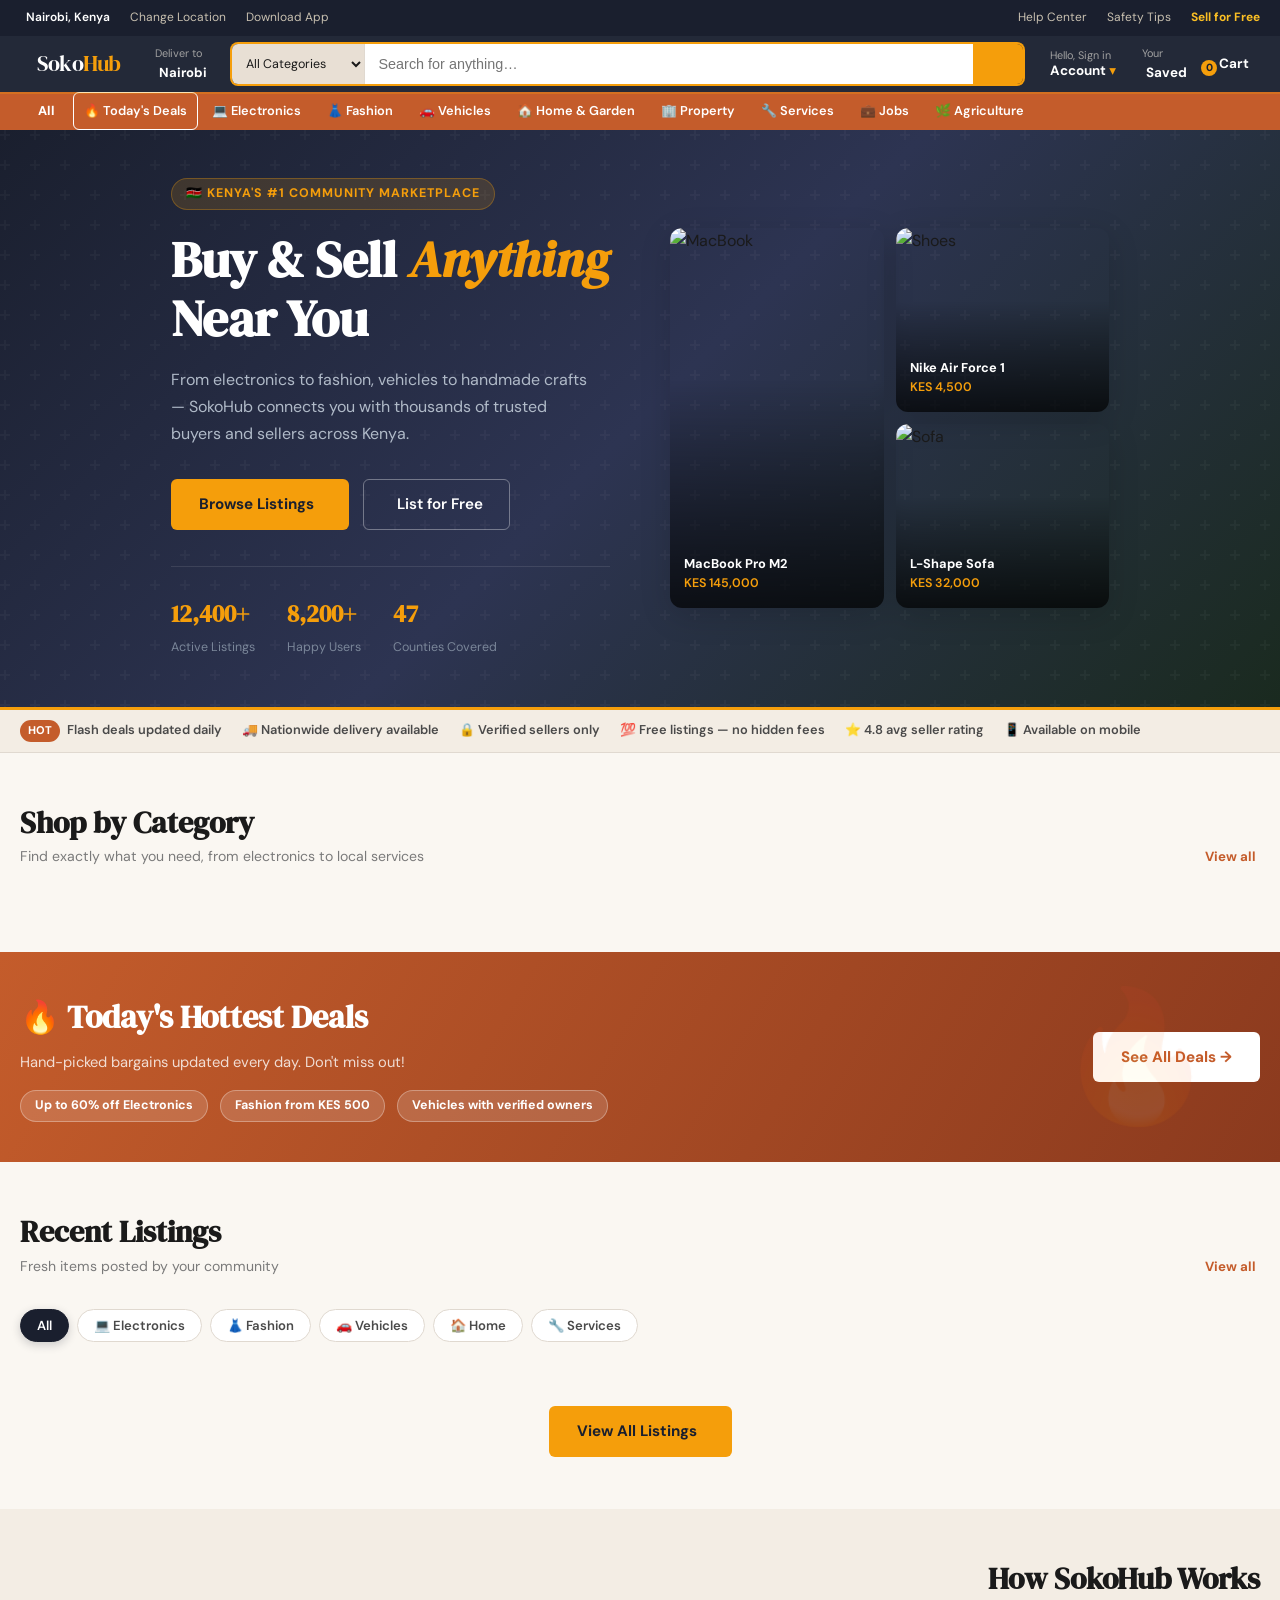
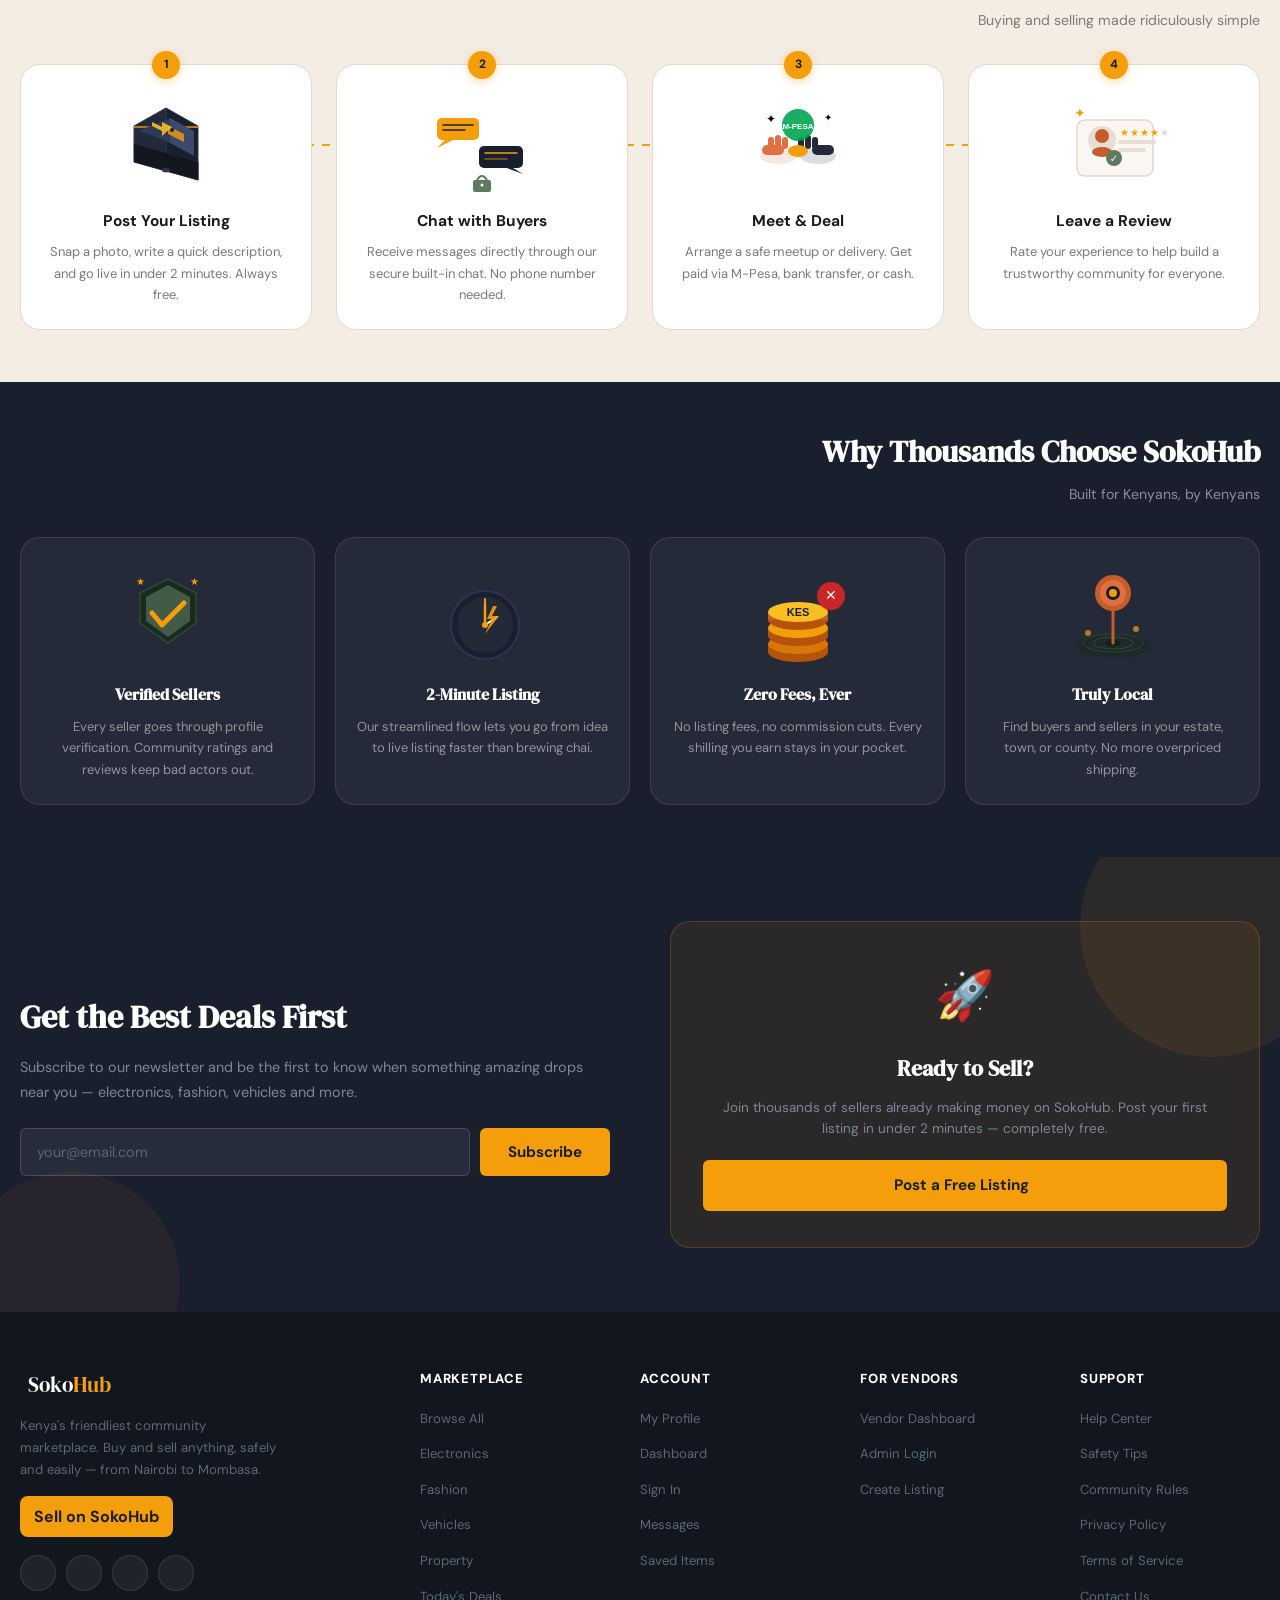
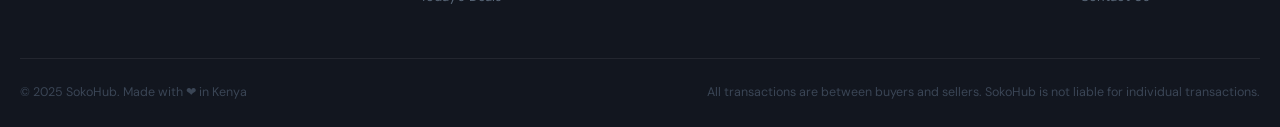
==== commit 0f0a028f: "messages page upgrade and support page" ====
--- a/index.html
+++ b/index.html
@@ -10,11 +10,16 @@
       href="https://fonts.googleapis.com/css2?family=DM+Serif+Display:ital@0;1&family=DM+Sans:ital,opsz,wght@0,9..40,300;0,9..40,400;0,9..40,500;0,9..40,600;0,9..40,700;1,9..40,400&display=swap"
       rel="stylesheet"
     />
+    <!-- Lucide Icons -->
     <script src="https://unpkg.com/lucide@latest"></script>
+    <!-- Firebase compat (same credentials as listings page) -->
+    <script src="https://www.gstatic.com/firebasejs/10.7.1/firebase-app-compat.js"></script>
+    <script src="https://www.gstatic.com/firebasejs/10.7.1/firebase-firestore-compat.js"></script>
+    <script src="https://www.gstatic.com/firebasejs/10.7.1/firebase-auth-compat.js"></script>
     <style>
       /* ============================================================
-   TOKENS
-============================================================ */
+         TOKENS
+      ============================================================ */
       :root {
         --navy: #1a1f2e;
         --navy-2: #232938;
@@ -46,8 +51,8 @@
       }
 
       /* ============================================================
-   RESET & BASE
-============================================================ */
+         RESET & BASE
+      ============================================================ */
       *,
       *::before,
       *::after {
@@ -82,7 +87,6 @@
       ul {
         list-style: none;
       }
-
       .container {
         max-width: 1320px;
         margin: 0 auto;
@@ -90,8 +94,8 @@
       }
 
       /* ============================================================
-   TOP STRIP (Amazon-style utility bar)
-============================================================ */
+         TOP STRIP
+      ============================================================ */
       .top-strip {
         background: var(--navy);
         height: var(--strip-h);
@@ -129,8 +133,8 @@
       }
 
       /* ============================================================
-   NAVBAR (Amazon-style)
-============================================================ */
+         NAVBAR
+      ============================================================ */
       .navbar {
         background: var(--navy-2);
         height: var(--nav-h);
@@ -146,7 +150,6 @@
         gap: 16px;
       }
 
-      /* Logo */
       .nav-logo {
         display: flex;
         align-items: center;
@@ -177,7 +180,6 @@
         font-style: normal;
       }
 
-      /* Deliver to */
       .nav-location {
         flex-shrink: 0;
         display: flex;
@@ -204,7 +206,6 @@
         gap: 4px;
       }
 
-      /* Search bar */
       .nav-search {
         flex: 1;
         display: flex;
@@ -222,6 +223,7 @@
         border-right: 1px solid var(--border);
         cursor: pointer;
         min-width: 110px;
+        font-family: inherit;
       }
       .nav-search input {
         flex: 1;
@@ -244,13 +246,15 @@
         background: var(--amber-dk);
       }
 
-      /* Nav right actions */
+      /* FIX 1: Nav actions HORIZONTAL layout — row, not column */
       .nav-actions {
         display: flex;
         align-items: center;
         gap: 4px;
         flex-shrink: 0;
-      }
+        flex-direction: row;
+      }
+
       .nav-btn {
         display: flex;
         flex-direction: column;
@@ -279,7 +283,6 @@
         color: var(--amber);
       }
 
-      /* Cart */
       .nav-cart {
         display: flex;
         align-items: center;
@@ -321,29 +324,7 @@
         font-weight: 700;
       }
 
-      /* Sell button */
-      .btn-sell {
-        background: var(--amber);
-        color: var(--navy);
-        font-weight: 700;
-        font-size: 0.84rem;
-        padding: 8px 16px;
-        border-radius: var(--r-sm);
-        border: none;
-        cursor: pointer;
-        transition:
-          background 0.2s,
-          transform 0.15s;
-        display: flex;
-        align-items: center;
-        gap: 5px;
-        flex-shrink: 0;
-      }
-      .btn-sell:hover {
-        background: var(--amber-lt);
-        transform: translateY(-1px);
-      }
-
+      /* FIX 2: Hamburger menu button — functional */
       .nav-mobile-toggle {
         display: none;
         color: var(--white);
@@ -353,9 +334,80 @@
         cursor: pointer;
       }
 
+      /* Mobile menu overlay */
+      .mobile-menu-overlay {
+        display: none;
+        position: fixed;
+        inset: 0;
+        background: rgba(0, 0, 0, 0.5);
+        z-index: 1500;
+      }
+      .mobile-menu-overlay.open {
+        display: block;
+      }
+      .mobile-menu {
+        position: fixed;
+        top: 0;
+        right: -280px;
+        width: 280px;
+        height: 100vh;
+        background: var(--navy-2);
+        z-index: 1600;
+        transition: right 0.3s ease;
+        padding: 20px;
+        overflow-y: auto;
+      }
+      .mobile-menu.open {
+        right: 0;
+      }
+      .mobile-menu-close {
+        display: flex;
+        align-items: center;
+        justify-content: flex-end;
+        margin-bottom: 24px;
+      }
+      .mobile-menu-close button {
+        background: none;
+        border: none;
+        color: var(--white);
+        cursor: pointer;
+        padding: 4px;
+      }
+      .mobile-menu-nav a,
+      .mobile-menu-nav button {
+        display: flex;
+        align-items: center;
+        gap: 10px;
+        width: 100%;
+        padding: 12px 8px;
+        color: var(--white);
+        font-size: 0.95rem;
+        font-weight: 500;
+        border-bottom: 1px solid rgba(255, 255, 255, 0.07);
+        background: none;
+        text-align: left;
+        cursor: pointer;
+      }
+      .mobile-menu-nav a:hover,
+      .mobile-menu-nav button:hover {
+        color: var(--amber);
+        background: rgba(255, 255, 255, 0.04);
+      }
+      .mobile-menu-sell {
+        display: block;
+        margin-top: 20px;
+        background: var(--amber);
+        color: var(--navy);
+        font-weight: 700;
+        font-size: 0.95rem;
+        padding: 13px 20px;
+        border-radius: var(--r-sm);
+        text-align: center;
+      }
+
       /* ============================================================
-   SUB-NAV (category strip — Amazon style)
-============================================================ */
+         SUBNAV
+      ============================================================ */
       .subnav {
         background: var(--rust);
         height: 38px;
@@ -366,6 +418,11 @@
         display: flex;
         align-items: center;
         gap: 2px;
+        overflow-x: auto;
+        scrollbar-width: none;
+      }
+      .subnav .container::-webkit-scrollbar {
+        display: none;
       }
       .subnav-link {
         font-size: 0.8rem;
@@ -390,8 +447,8 @@
       }
 
       /* ============================================================
-   HERO BANNER (Amazon-style full-width carousel feel)
-============================================================ */
+         HERO BANNER
+      ============================================================ */
       .hero {
         position: relative;
         overflow: hidden;
@@ -457,11 +514,16 @@
         margin-bottom: 32px;
         max-width: 420px;
       }
+
+      /* FIX 3: Hero CTA buttons — horizontal row, both visible */
       .hero-cta-row {
         display: flex;
         gap: 14px;
+        flex-direction: row;
         flex-wrap: wrap;
-      }
+        align-items: center;
+      }
+
       .btn-primary {
         background: var(--amber);
         color: var(--navy);
@@ -500,7 +562,6 @@
         background: rgba(255, 255, 255, 0.08);
       }
 
-      /* Hero stats */
       .hero-stats {
         display: flex;
         gap: 32px;
@@ -520,7 +581,6 @@
         color: #7a8699;
       }
 
-      /* Hero card stack (Etsy-ish product preview) */
       .hero-cards {
         display: grid;
         grid-template-columns: 1fr 1fr;
@@ -577,8 +637,8 @@
       }
 
       /* ============================================================
-   PROMO BAND (Amazon "today's deals" row)
-============================================================ */
+         PROMO BAND
+      ============================================================ */
       .promo-band {
         background: var(--cream-2);
         border-top: 3px solid var(--amber);
@@ -592,7 +652,7 @@
         overflow-x: auto;
         scrollbar-width: none;
       }
-      .promo-band::-webkit-scrollbar {
+      .promo-band .container::-webkit-scrollbar {
         display: none;
       }
       .promo-chip {
@@ -615,8 +675,8 @@
       }
 
       /* ============================================================
-   SECTION BASE
-============================================================ */
+         SECTION BASE
+      ============================================================ */
       .section {
         padding: 52px 0;
       }
@@ -653,8 +713,9 @@
       }
 
       /* ============================================================
-   CATEGORIES GRID (Etsy-style photo tiles)
-============================================================ */
+         CATEGORIES GRID
+         FIX 4: Count shown from Firebase
+      ============================================================ */
       .categories-section {
         background: var(--cream);
       }
@@ -730,14 +791,11 @@
         color: rgba(255, 255, 255, 0.6);
         margin-top: 3px;
       }
-      /* fallback icon for cards with no image */
-      .cat-icon {
-        display: none;
-      }
 
       /* ============================================================
-   DEALS BANNER (Amazon Prime-style full-width)
-============================================================ */
+         DEALS BANNER
+         FIX 5: See all details button works
+      ============================================================ */
       .deals-banner {
         background: linear-gradient(120deg, var(--rust) 0%, #8b3a1e 100%);
         padding: 40px 0;
@@ -803,8 +861,9 @@
       }
 
       /* ============================================================
-   LISTINGS GRID
-============================================================ */
+         LISTINGS GRID
+         FIX 6: Products from Firebase (premium)
+      ============================================================ */
       .listings-section {
         background: var(--cream);
       }
@@ -842,7 +901,6 @@
         gap: 20px;
       }
 
-      /* Listing card (Etsy warmth + Amazon density) */
       .listing-card {
         background: var(--white);
         border-radius: var(--r-md);
@@ -872,8 +930,6 @@
       .listing-card:hover .listing-card-img img {
         transform: scale(1.05);
       }
-
-      /* Condition badge */
       .cond-badge {
         position: absolute;
         top: 10px;
@@ -902,7 +958,7 @@
         color: #991b1b;
       }
 
-      /* Heart */
+      /* FIX 11: Saved/Heart button — fully functional */
       .fav-btn {
         position: absolute;
         top: 10px;
@@ -921,10 +977,14 @@
         cursor: pointer;
         color: var(--text-3);
       }
-      .fav-btn:hover,
-      .fav-btn.active {
+      .fav-btn:hover {
+        transform: scale(1.12);
+      }
+      .fav-btn.saved {
         color: #e11d48;
-        transform: scale(1.12);
+      }
+      .fav-btn.saved svg {
+        fill: #e11d48 !important;
       }
 
       .listing-card-body {
@@ -967,8 +1027,6 @@
         align-items: center;
         gap: 3px;
       }
-
-      /* "Seller loves" Etsy-style badge */
       .seller-badge {
         display: inline-flex;
         align-items: center;
@@ -983,8 +1041,8 @@
       }
 
       /* ============================================================
-   HOW IT WORKS (isometric illustrated cards)
-============================================================ */
+         HOW IT WORKS
+      ============================================================ */
       .how-section {
         background: var(--cream-2);
       }
@@ -1049,9 +1107,6 @@
         box-shadow: 0 2px 8px rgba(245, 158, 11, 0.4);
         z-index: 1;
       }
-      .how-num {
-        display: none;
-      }
       .how-title {
         font-size: 0.97rem;
         font-weight: 700;
@@ -1065,8 +1120,8 @@
       }
 
       /* ============================================================
-   TRUST / WHY US (isometric cards)
-============================================================ */
+         TRUST SECTION
+      ============================================================ */
       .trust-section {
         background: var(--navy);
       }
@@ -1103,9 +1158,6 @@
         align-items: center;
         justify-content: center;
       }
-      .trust-ico {
-        display: none;
-      }
       .trust-card h3 {
         font-size: 1rem;
         font-weight: 700;
@@ -1120,8 +1172,9 @@
       }
 
       /* ============================================================
-   NEWSLETTER / CTA BAND (Etsy-style warm)
-============================================================ */
+         CTA BAND
+         FIX 7: Subscribe functional
+      ============================================================ */
       .cta-band {
         background: var(--navy);
         padding: 64px 0;
@@ -1220,8 +1273,9 @@
       }
 
       /* ============================================================
-   FOOTER
-============================================================ */
+         FOOTER
+         FIX 8: Viable links in support section
+      ============================================================ */
       footer {
         background: #12161f;
         color: #8899aa;
@@ -1229,15 +1283,10 @@
       }
       .footer-grid {
         display: grid;
-        grid-template-columns: 2fr 1fr 1fr 1fr;
+        grid-template-columns: 2fr 1fr 1fr 1fr 1fr;
         gap: 40px;
         padding-bottom: 40px;
         border-bottom: 1px solid rgba(255, 255, 255, 0.07);
-      }
-      .footer-brand .logo-text,
-      .footer-brand-logo .logo-text {
-        color: var(--white);
-        font-size: 1.3rem;
       }
       .footer-brand p {
         font-size: 0.82rem;
@@ -1278,7 +1327,6 @@
         padding: 8px 14px;
         border-radius: 8px;
         font-weight: 700;
-        text-decoration: none;
       }
       .footer-sell-link:hover {
         opacity: 0.95;
@@ -1317,8 +1365,8 @@
       }
 
       /* ============================================================
-   SKELETON
-============================================================ */
+         SKELETON
+      ============================================================ */
       @keyframes shimmer {
         0% {
           background-position: -400px 0;
@@ -1340,8 +1388,8 @@
       }
 
       /* ============================================================
-   TOAST
-============================================================ */
+         TOAST
+      ============================================================ */
       #toast-container {
         position: fixed;
         bottom: 24px;
@@ -1377,8 +1425,8 @@
       }
 
       /* ============================================================
-   ANIMATIONS
-============================================================ */
+         ANIMATIONS
+      ============================================================ */
       @keyframes fadeUp {
         from {
           opacity: 0;
@@ -1406,8 +1454,8 @@
       }
 
       /* ============================================================
-   RESPONSIVE
-============================================================ */
+         RESPONSIVE
+      ============================================================ */
       @media (max-width: 1100px) {
         .cat-grid {
           grid-template-columns: repeat(4, 1fr);
@@ -1415,6 +1463,9 @@
         .listings-grid {
           grid-template-columns: repeat(3, 1fr);
         }
+        .footer-grid {
+          grid-template-columns: 1fr 1fr 1fr;
+        }
       }
       @media (max-width: 992px) {
         .hero .container {
@@ -1423,6 +1474,7 @@
         .hero-cards {
           display: none;
         }
+        /* Mobile: nav actions stay horizontal in bottom bar */
         .nav-actions {
           position: fixed;
           bottom: 0;
@@ -1430,13 +1482,11 @@
           right: 0;
           background: var(--navy-2);
           justify-content: space-around;
+          flex-direction: row;
           padding: 10px;
           box-shadow: 0 -2px 10px rgba(0, 0, 0, 0.2);
           z-index: 1001;
         }
-        .nav-actions .btn-sell {
-          display: none;
-        }
         .how-grid {
           grid-template-columns: repeat(2, 1fr);
         }
@@ -1499,13 +1549,15 @@
         .footer-grid {
           grid-template-columns: 1fr;
         }
+        .hero-cta-row {
+          flex-direction: column;
+          align-items: flex-start;
+        }
       }
     </style>
   </head>
   <body>
-    <!-- ============================================================
-  TOP STRIP
-============================================================ -->
+    <!-- TOP STRIP -->
     <div class="top-strip">
       <div class="container">
         <div class="top-strip-left">
@@ -1517,7 +1569,7 @@
         </div>
         <div class="top-strip-right">
           <a href="#">Help Center</a>
-          <a href="#">Safety Tips</a>
+          <a href="safety-tips.html">Safety Tips</a>
           <a
             href="create-listing.html"
             style="color: var(--amber-lt); font-weight: 700"
@@ -1527,28 +1579,21 @@
       </div>
     </div>
 
-    <!-- ============================================================
-  NAVBAR
-============================================================ -->
+    <!-- NAVBAR -->
     <nav class="navbar">
       <div class="container">
-        <!-- Logo -->
         <a href="index.html" class="nav-logo">
           <span class="logo-icon"
             ><i data-lucide="shopping-cart" size="28"></i
           ></span>
           <span class="logo-text">Soko<em>Hub</em></span>
         </a>
-
-        <!-- Deliver to -->
         <div class="nav-location">
           <span class="nav-location-sub">Deliver to</span>
           <span class="nav-location-main"
             ><i data-lucide="map-pin" size="14"></i> Nairobi</span
           >
         </div>
-
-        <!-- Search -->
         <div class="nav-search">
           <select class="nav-search-cat" id="nav-cat-select">
             <option value="">All Categories</option>
@@ -1574,40 +1619,99 @@
             <i data-lucide="search" size="20" color="#1a1f2e"></i>
           </button>
         </div>
-
-        <!-- Right actions -->
+        <!-- FIX 1: Nav actions horizontal row -->
         <div class="nav-actions">
-          <button class="nav-btn" onclick="handleLogin()">
+          <button class="nav-btn" id="accountBtn" onclick="handleLogin()">
             <span class="nav-btn-sub">Hello, Sign in</span>
             <span class="nav-btn-main">Account <span>▾</span></span>
           </button>
-          <a href="favorites.html" class="nav-btn">
+          <!-- FIX 11: Saved icon fully functional — links to favorites + shows count -->
+          <a href="favorites.html" class="nav-btn" id="savedBtn">
             <span class="nav-btn-sub">Your</span>
             <span
               class="nav-btn-main"
               style="display: flex; align-items: center; gap: 4px"
-              ><i data-lucide="heart" size="14" color="var(--amber)"></i>
-              Saved</span
             >
+              <i data-lucide="heart" size="14" color="var(--amber)"></i>
+              Saved
+              <span
+                id="savedCount"
+                style="color: var(--amber); font-size: 0.72rem; display: none"
+              ></span>
+            </span>
           </a>
-          <button class="nav-cart" style="position: relative">
+          <button class="nav-cart" onclick="window.location.href = 'cart.html'">
             <span
               class="nav-cart-icon"
               style="position: relative; display: inline-block"
-              ><i data-lucide="shopping-bag" size="24"></i>
-              <span class="cart-count">0</span>
+            >
+              <i data-lucide="shopping-bag" size="24"></i>
+              <span class="cart-count" id="cartCount">0</span>
             </span>
             <span class="nav-cart-label">Cart</span>
           </button>
-          <!-- Sell button removed from navbar; moved to footer -->
         </div>
-        <button class="nav-mobile-toggle" aria-label="Menu">
+        <!-- FIX 2: Hamburger button — triggers mobile menu -->
+        <button
+          class="nav-mobile-toggle"
+          aria-label="Menu"
+          onclick="openMobileMenu()"
+        >
           <i data-lucide="menu" size="28"></i>
         </button>
       </div>
     </nav>
 
-    <!-- Sub-nav -->
+    <!-- FIX 2: Mobile Menu -->
+    <div
+      class="mobile-menu-overlay"
+      id="mobileOverlay"
+      onclick="closeMobileMenu()"
+    ></div>
+    <div class="mobile-menu" id="mobileMenu">
+      <div class="mobile-menu-close">
+        <button onclick="closeMobileMenu()">
+          <i data-lucide="x" size="24"></i>
+        </button>
+      </div>
+      <nav class="mobile-menu-nav">
+        <button onclick="handleLogin()">
+          <i data-lucide="user" size="18"></i> My Account
+        </button>
+        <a href="listings.html"
+          ><i data-lucide="search" size="18"></i> Browse Listings</a
+        >
+        <a href="favorites.html"
+          ><i data-lucide="heart" size="18"></i> Saved Items</a
+        >
+        <a href="cart.html"
+          ><i data-lucide="shopping-bag" size="18"></i> Cart</a
+        >
+        <a href="messages.html"
+          ><i data-lucide="message-circle" size="18"></i> Messages</a
+        >
+        <a href="listings.html?tab=deals"
+          ><i data-lucide="tag" size="18"></i> Today's Deals</a
+        >
+        <a href="listings.html?cat=electronics"
+          ><i data-lucide="laptop" size="18"></i> Electronics</a
+        >
+        <a href="listings.html?cat=fashion"
+          ><i data-lucide="shirt" size="18"></i> Fashion</a
+        >
+        <a href="listings.html?cat=vehicles"
+          ><i data-lucide="car" size="18"></i> Vehicles</a
+        >
+        <a href="help.html"
+          ><i data-lucide="help-circle" size="18"></i> Help Center</a
+        >
+      </nav>
+      <a href="create-listing.html" class="mobile-menu-sell"
+        >+ Post a Free Listing</a
+      >
+    </div>
+
+    <!-- SUBNAV -->
     <div class="subnav">
       <div class="container">
         <a
@@ -1636,9 +1740,7 @@
       </div>
     </div>
 
-    <!-- ============================================================
-  HERO
-============================================================ -->
+    <!-- HERO -->
     <section class="hero">
       <div class="container">
         <div class="hero-text">
@@ -1653,6 +1755,7 @@
             connects you with thousands of trusted buyers and sellers across
             Kenya.
           </p>
+          <!-- FIX 3: Buttons in horizontal row -->
           <div class="hero-cta-row fade-up d3">
             <a href="listings.html" class="btn-primary"
               >Browse Listings <i data-lucide="search" size="18"></i
@@ -1663,21 +1766,17 @@
           </div>
           <div class="hero-stats fade-up d4">
             <div class="hero-stat">
-              <strong>12,400+</strong>
-              <span>Active Listings</span>
+              <strong id="stat-listings">12,400+</strong
+              ><span>Active Listings</span>
             </div>
             <div class="hero-stat">
-              <strong>8,200+</strong>
-              <span>Happy Users</span>
+              <strong>8,200+</strong><span>Happy Users</span>
             </div>
             <div class="hero-stat">
-              <strong>47</strong>
-              <span>Counties Covered</span>
+              <strong>47</strong><span>Counties Covered</span>
             </div>
           </div>
         </div>
-
-        <!-- Hero cards -->
         <div class="hero-cards fade-up d2">
           <div
             class="hero-card"
@@ -1722,9 +1821,7 @@
       </div>
     </section>
 
-    <!-- ============================================================
-  PROMO BAND
-============================================================ -->
+    <!-- PROMO BAND -->
     <div class="promo-band">
       <div class="container">
         <div class="promo-chip">
@@ -1738,15 +1835,14 @@
       </div>
     </div>
 
-    <!-- ============================================================
-  CATEGORIES
-============================================================ -->
+    <!-- CATEGORIES -->
     <section class="section categories-section">
       <div class="container">
         <div class="section-head">
           <div>
             <h2>Shop by Category</h2>
-            <p>
+            <!-- FIX 4: Subtitle updates with real count -->
+            <p id="catSectionSub">
               Find exactly what you need, from electronics to local services
             </p>
           </div>
@@ -1754,15 +1850,11 @@
             >View all <i data-lucide="arrow-right" size="16"></i
           ></a>
         </div>
-        <div class="cat-grid" id="cat-grid">
-          <!-- JS populated -->
-        </div>
+        <div class="cat-grid" id="cat-grid"></div>
       </div>
     </section>
 
-    <!-- ============================================================
-  DEALS BANNER
-============================================================ -->
+    <!-- DEALS BANNER -->
     <div class="deals-banner">
       <div class="container">
         <div class="deals-banner-text">
@@ -1774,18 +1866,12 @@
             <span class="deal-badge">Vehicles with verified owners</span>
           </div>
         </div>
-        <button
-          class="btn-deals"
-          onclick="window.location.href = 'listings.html?tab=deals'"
-        >
-          See All Deals →
-        </button>
+        <!-- FIX 5: See All Deals button properly navigates -->
+        <a href="listings.html?tab=deals" class="btn-deals">See All Deals →</a>
       </div>
     </div>
 
-    <!-- ============================================================
-  LISTINGS
-============================================================ -->
+    <!-- LISTINGS — FIX 6: Firebase data, premium products -->
     <section class="section listings-section">
       <div class="container">
         <div class="section-head">
@@ -1797,7 +1883,6 @@
             >View all <i data-lucide="arrow-right" size="16"></i
           ></a>
         </div>
-
         <div class="filter-tabs">
           <button class="ftab active" onclick="filterListings('all', this)">
             All
@@ -1818,9 +1903,7 @@
             🔧 Services
           </button>
         </div>
-
         <div class="listings-grid" id="listings-grid"></div>
-
         <div style="text-align: center; margin-top: 36px">
           <a
             href="listings.html"
@@ -1832,9 +1915,7 @@
       </div>
     </section>
 
-    <!-- ============================================================
-  HOW IT WORKS
-============================================================ -->
+    <!-- HOW IT WORKS -->
     <section class="section how-section">
       <div class="container">
         <div
@@ -1850,7 +1931,6 @@
           <p>Buying and selling made ridiculously simple</p>
         </div>
         <div class="how-grid">
-          <!-- Step 1: Post Listing -->
           <div class="how-item">
             <div class="how-step-badge">1</div>
             <div class="how-iso">
@@ -1860,9 +1940,7 @@
                 width="120"
                 height="100"
               >
-                <!-- Phone isometric -->
                 <g transform="translate(20,5)">
-                  <!-- Phone body -->
                   <polygon
                     points="40,10 72,28 72,82 40,64"
                     fill="#1a1f2e"
@@ -1886,23 +1964,19 @@
                     stroke="#1a1f2e"
                     stroke-width="1"
                   />
-                  <!-- Screen -->
                   <polygon points="44,20 68,33 68,58 44,45" fill="#3b4a6b" />
                   <polygon points="12,33 44,20 44,45 12,32" fill="#2d3a5c" />
-                  <!-- Camera icon on screen -->
                   <polygon
                     points="42,28 58,36 58,44 42,36"
                     fill="#f59e0b"
                     opacity="0.8"
                   />
                   <circle cx="46" cy="32" r="2" fill="#1a1f2e" />
-                  <!-- Flash -->
                   <polygon
                     points="26,24 36,29 36,24 46,29 36,38 36,33 26,28"
                     fill="#fbbf24"
                     opacity="0.9"
                   />
-                  <!-- Home button -->
                   <ellipse cx="40" cy="72" rx="4" ry="2.5" fill="#2d3452" />
                 </g>
               </svg>
@@ -1913,7 +1987,6 @@
               minutes. Always free.
             </div>
           </div>
-          <!-- Step 2: Chat -->
           <div class="how-item">
             <div class="how-step-badge">2</div>
             <div class="how-iso">
@@ -1924,12 +1997,6 @@
                 height="100"
               >
                 <g transform="translate(5,5)">
-                  <!-- Chat bubble 1 (left) -->
-                  <polygon
-                    points="10,20 52,20 52,42 10,42"
-                    fill="#f59e0b"
-                    rx="6"
-                  />
                   <rect
                     x="10"
                     y="20"
@@ -1939,7 +2006,6 @@
                     fill="#f59e0b"
                   />
                   <polygon points="18,42 10,50 26,42" fill="#f59e0b" />
-                  <!-- Lines in bubble 1 -->
                   <line
                     x1="16"
                     y1="27"
@@ -1958,7 +2024,6 @@
                     stroke-width="1.5"
                     stroke-linecap="round"
                   />
-                  <!-- Chat bubble 2 (right) -->
                   <rect
                     x="52"
                     y="48"
@@ -1968,7 +2033,6 @@
                     fill="#1a1f2e"
                   />
                   <polygon points="86,70 96,76 80,70" fill="#1a1f2e" />
-                  <!-- Lines in bubble 2 -->
                   <line
                     x1="58"
                     y1="55"
@@ -1987,7 +2051,6 @@
                     stroke-width="1.5"
                     stroke-linecap="round"
                   />
-                  <!-- Lock icon -->
                   <rect
                     x="46"
                     y="82"
@@ -2012,7 +2075,6 @@
               phone number needed.
             </div>
           </div>
-          <!-- Step 3: Meet & Deal -->
           <div class="how-item">
             <div class="how-step-badge">3</div>
             <div class="how-iso">
@@ -2023,8 +2085,6 @@
                 height="100"
               >
                 <g transform="translate(10,8)">
-                  <!-- Handshake isometric style -->
-                  <!-- Left hand -->
                   <ellipse
                     cx="30"
                     cy="55"
@@ -2065,7 +2125,6 @@
                     rx="3"
                     fill="#e07040"
                   />
-                  <!-- Right hand -->
                   <ellipse
                     cx="70"
                     cy="55"
@@ -2106,9 +2165,7 @@
                     rx="3"
                     fill="#232938"
                   />
-                  <!-- Shake point -->
                   <ellipse cx="50" cy="50" rx="10" ry="6" fill="#f59e0b" />
-                  <!-- M-Pesa coin -->
                   <circle cx="50" cy="24" r="16" fill="#00a550" opacity="0.9" />
                   <text
                     x="50"
@@ -2121,7 +2178,6 @@
                   >
                     M-PESA
                   </text>
-                  <!-- sparkles -->
                   <text x="18" y="22" font-size="12">✦</text>
                   <text x="76" y="20" font-size="10">✦</text>
                 </g>
@@ -2133,7 +2189,6 @@
               transfer, or cash.
             </div>
           </div>
-          <!-- Step 4: Review -->
           <div class="how-item">
             <div class="how-step-badge">4</div>
             <div class="how-iso">
@@ -2144,7 +2199,6 @@
                 height="100"
               >
                 <g transform="translate(8,5)">
-                  <!-- Rating card isometric -->
                   <rect
                     x="15"
                     y="22"
@@ -2155,17 +2209,14 @@
                     stroke="#e0d9d0"
                     stroke-width="1.5"
                   />
-                  <!-- Avatar circle -->
                   <circle cx="40" cy="42" r="14" fill="#e8dfd4" />
                   <circle cx="40" cy="38" r="7" fill="#c45c2b" />
                   <ellipse cx="40" cy="54" rx="10" ry="5" fill="#c45c2b" />
-                  <!-- Stars row -->
                   <text x="58" y="38" font-size="10" fill="#f59e0b">★</text>
                   <text x="68" y="38" font-size="10" fill="#f59e0b">★</text>
                   <text x="78" y="38" font-size="10" fill="#f59e0b">★</text>
                   <text x="88" y="38" font-size="10" fill="#f59e0b">★</text>
                   <text x="98" y="38" font-size="10" fill="#e0d9d0">★</text>
-                  <!-- Rating text -->
                   <rect
                     x="56"
                     y="42"
@@ -2182,7 +2233,6 @@
                     rx="2"
                     fill="#e8dfd4"
                   />
-                  <!-- Verified badge -->
                   <circle cx="52" cy="60" r="8" fill="#5f7a61" />
                   <text
                     x="52"
@@ -2193,7 +2243,6 @@
                   >
                     ✓
                   </text>
-                  <!-- Sparkle -->
                   <text x="12" y="20" font-size="14" fill="#f59e0b">✦</text>
                 </g>
               </svg>
@@ -2208,9 +2257,7 @@
       </div>
     </section>
 
-    <!-- ============================================================
-  TRUST
-============================================================ -->
+    <!-- TRUST -->
     <section class="section trust-section">
       <div class="container">
         <div
@@ -2226,7 +2273,6 @@
           <p>Built for Kenyans, by Kenyans</p>
         </div>
         <div class="trust-grid">
-          <!-- Verified Sellers -->
           <div class="trust-card">
             <div class="trust-iso">
               <svg
@@ -2236,7 +2282,6 @@
                 height="100"
               >
                 <g transform="translate(10,5)">
-                  <!-- Shield isometric -->
                   <polygon
                     points="50,8 78,22 78,52 50,72 22,52 22,22"
                     fill="#1a2a1f"
@@ -2248,7 +2293,6 @@
                     fill="#5f7a61"
                     opacity="0.6"
                   />
-                  <!-- Check mark -->
                   <polyline
                     points="34,42 44,54 66,32"
                     stroke="#f59e0b"
@@ -2257,27 +2301,8 @@
                     stroke-linejoin="round"
                     fill="none"
                   />
-                  <!-- Badge shine -->
-                  <ellipse
-                    cx="38"
-                    cy="26"
-                    rx="4"
-                    ry="2"
-                    fill="white"
-                    opacity="0.2"
-                    transform="rotate(-30 38 26)"
-                  />
-                  <!-- Stars at top -->
                   <text x="18" y="14" font-size="10" fill="#f59e0b">★</text>
                   <text x="72" y="14" font-size="10" fill="#f59e0b">★</text>
-                  <!-- Ground shadow -->
-                  <ellipse
-                    cx="50"
-                    cy="86"
-                    rx="26"
-                    ry="5"
-                    fill="rgba(255,255,255,0.05)"
-                  />
                 </g>
               </svg>
             </div>
@@ -2287,7 +2312,6 @@
               and reviews keep bad actors out.
             </p>
           </div>
-          <!-- 2-Minute Listing -->
           <div class="trust-card">
             <div class="trust-iso">
               <svg
@@ -2297,7 +2321,6 @@
                 height="100"
               >
                 <g transform="translate(12,5)">
-                  <!-- Stopwatch isometric -->
                   <circle
                     cx="50"
                     cy="54"
@@ -2307,7 +2330,6 @@
                     stroke-width="2"
                   />
                   <circle cx="50" cy="54" r="28" fill="#232938" />
-                  <!-- Clock face ticks -->
                   <line
                     x1="50"
                     y1="28"
@@ -2319,31 +2341,6 @@
                   />
                   <line
                     x1="50"
-                    y1="74"
-                    x2="50"
-                    y2="80"
-                    stroke="#3a4555"
-                    stroke-width="1.5"
-                  />
-                  <line
-                    x1="24"
-                    y1="54"
-                    x2="30"
-                    y2="54"
-                    stroke="#3a4555"
-                    stroke-width="1.5"
-                  />
-                  <line
-                    x1="70"
-                    y1="54"
-                    x2="76"
-                    y2="54"
-                    stroke="#3a4555"
-                    stroke-width="1.5"
-                  />
-                  <!-- Hands -->
-                  <line
-                    x1="50"
                     y1="54"
                     x2="50"
                     y2="34"
@@ -2361,32 +2358,6 @@
                     stroke-linecap="round"
                   />
                   <circle cx="50" cy="54" r="3" fill="#f59e0b" />
-                  <!-- Crown buttons on top -->
-                  <rect
-                    x="44"
-                    y="18"
-                    width="12"
-                    height="6"
-                    rx="2"
-                    fill="#2d3452"
-                  />
-                  <rect
-                    x="40"
-                    y="12"
-                    width="6"
-                    height="8"
-                    rx="2"
-                    fill="#2d3452"
-                  />
-                  <rect
-                    x="54"
-                    y="12"
-                    width="6"
-                    height="8"
-                    rx="2"
-                    fill="#2d3452"
-                  />
-                  <!-- Lightning bolt -->
                   <polygon
                     points="58,35 52,48 57,48 50,63 64,45 57,45 62,35"
                     fill="#f59e0b"
@@ -2401,7 +2372,6 @@
               than brewing chai.
             </p>
           </div>
-          <!-- Zero Fees -->
           <div class="trust-card">
             <div class="trust-iso">
               <svg
@@ -2411,20 +2381,15 @@
                 height="100"
               >
                 <g transform="translate(5,10)">
-                  <!-- Stack of coins isometric -->
-                  <!-- Coin 3 (bottom) -->
                   <ellipse cx="55" cy="76" rx="30" ry="10" fill="#b45309" />
                   <rect x="25" y="68" width="60" height="8" fill="#b45309" />
                   <ellipse cx="55" cy="68" rx="30" ry="10" fill="#d97706" />
-                  <!-- Coin 2 -->
                   <ellipse cx="55" cy="60" rx="30" ry="10" fill="#b45309" />
                   <rect x="25" y="52" width="60" height="8" fill="#b45309" />
                   <ellipse cx="55" cy="52" rx="30" ry="10" fill="#f59e0b" />
-                  <!-- Coin 1 (top) -->
                   <ellipse cx="55" cy="44" rx="30" ry="10" fill="#b45309" />
                   <rect x="25" y="36" width="60" height="8" fill="#c45c2b" />
                   <ellipse cx="55" cy="36" rx="30" ry="10" fill="#fbbf24" />
-                  <!-- KES symbol on top coin -->
                   <text
                     x="55"
                     y="40"
@@ -2436,7 +2401,6 @@
                   >
                     KES
                   </text>
-                  <!-- No-fee slash circle -->
                   <circle cx="88" cy="20" r="14" fill="#dc2626" opacity="0.9" />
                   <text
                     x="88"
@@ -2457,7 +2421,6 @@
               in your pocket.
             </p>
           </div>
-          <!-- Truly Local -->
           <div class="trust-card">
             <div class="trust-iso">
               <svg
@@ -2467,8 +2430,6 @@
                 height="100"
               >
                 <g transform="translate(15,5)">
-                  <!-- Map pin isometric -->
-                  <!-- Map surface -->
                   <ellipse
                     cx="45"
                     cy="75"
@@ -2477,7 +2438,6 @@
                     fill="#1a2a1f"
                     opacity="0.6"
                   />
-                  <!-- Contour lines -->
                   <ellipse
                     cx="45"
                     cy="72"
@@ -2498,7 +2458,6 @@
                     stroke-width="1"
                     opacity="0.6"
                   />
-                  <!-- Pin shadow -->
                   <ellipse
                     cx="45"
                     cy="72"
@@ -2506,7 +2465,6 @@
                     ry="3"
                     fill="rgba(0,0,0,0.3)"
                   />
-                  <!-- Pin stem -->
                   <line
                     x1="45"
                     y1="72"
@@ -2516,16 +2474,12 @@
                     stroke-width="3"
                     stroke-linecap="round"
                   />
-                  <!-- Pin head -->
                   <circle cx="45" cy="22" r="18" fill="#c45c2b" />
                   <circle cx="45" cy="22" r="13" fill="#e07040" />
-                  <!-- Kenya flag colours accent -->
                   <circle cx="45" cy="22" r="7" fill="#1a1f2e" />
                   <circle cx="45" cy="22" r="4" fill="#f59e0b" />
-                  <!-- Dots for nearby locations -->
                   <circle cx="20" cy="62" r="3" fill="#f59e0b" opacity="0.7" />
                   <circle cx="68" cy="58" r="3" fill="#f59e0b" opacity="0.7" />
-                  <circle cx="30" cy="50" r="2" fill="#f59e0b" opacity="0.5" />
                 </g>
               </svg>
             </div>
@@ -2539,9 +2493,7 @@
       </div>
     </section>
 
-    <!-- ============================================================
-  CTA BAND
-============================================================ -->
+    <!-- CTA BAND — FIX 7: Subscribe functional -->
     <section class="cta-band">
       <div class="container">
         <div class="cta-text">
@@ -2554,6 +2506,7 @@
             <input
               class="cta-input"
               type="email"
+              id="subscribeEmail"
               placeholder="your@email.com"
             />
             <button class="btn-primary" onclick="subscribe()">Subscribe</button>
@@ -2578,20 +2531,14 @@
       </div>
     </section>
 
-    <!-- ============================================================
-  FOOTER
-============================================================ -->
+    <!-- FOOTER — FIX 8: Viable support links -->
     <footer>
       <div class="container">
         <div class="footer-grid">
           <div class="footer-brand">
-            <div
-              class="footer-brand-logo"
-              style="display: flex; align-items: center; gap: 8px"
-            >
+            <div style="display: flex; align-items: center; gap: 8px">
               <i data-lucide="shopping-cart" size="24" color="var(--amber)"></i>
               <span
-                class="logo-text"
                 style="
                   font-family: var(--font-head);
                   font-size: 1.3rem;
@@ -2610,18 +2557,31 @@
               >Sell on SokoHub</a
             >
             <div class="footer-social">
-              <div class="social-btn">
-                <i data-lucide="twitter" size="16"></i>
-              </div>
-              <div class="social-btn">
-                <i data-lucide="facebook" size="16"></i>
-              </div>
-              <div class="social-btn">
-                <i data-lucide="instagram" size="16"></i>
-              </div>
-              <div class="social-btn">
-                <i data-lucide="message-circle" size="16"></i>
-              </div>
+              <a
+                href="https://twitter.com"
+                target="_blank"
+                class="social-btn"
+                aria-label="Twitter"
+                ><i data-lucide="twitter" size="16"></i
+              ></a>
+              <a
+                href="https://facebook.com"
+                target="_blank"
+                class="social-btn"
+                aria-label="Facebook"
+                ><i data-lucide="facebook" size="16"></i
+              ></a>
+              <a
+                href="https://instagram.com"
+                target="_blank"
+                class="social-btn"
+                aria-label="Instagram"
+                ><i data-lucide="instagram" size="16"></i
+              ></a>
+              <!-- FIX 9: Messages link in footer -->
+              <a href="messages.html" class="social-btn" aria-label="Messages"
+                ><i data-lucide="message-circle" size="16"></i
+              ></a>
             </div>
           </div>
           <div class="footer-col">
@@ -2641,6 +2601,7 @@
               <li><a href="profile.html">My Profile</a></li>
               <li><a href="dashboard.html">Dashboard</a></li>
               <li><a href="customer-login.html">Sign In</a></li>
+              <!-- FIX 9: Messages page link -->
               <li><a href="messages.html">Messages</a></li>
               <li><a href="favorites.html">Saved Items</a></li>
             </ul>
@@ -2649,23 +2610,27 @@
             <h4>For Vendors</h4>
             <ul>
               <li><a href="vendor-dashboard.html">Vendor Dashboard</a></li>
-              <li><a href="admin-login.html">admin Login</a></li>
+              <li><a href="admin-login.html">Admin Login</a></li>
               <li><a href="create-listing.html">Create Listing</a></li>
             </ul>
           </div>
+          <!-- FIX 8: Support section with viable links -->
           <div class="footer-col">
             <h4>Support</h4>
             <ul>
-              <li><a href="#">Help Center</a></li>
-              <li><a href="#">Safety Tips</a></li>
-              <li><a href="#">Community Rules</a></li>
-              <li><a href="#">Privacy Policy</a></li>
-              <li><a href="#">Terms of Service</a></li>
+              <li><a href="support.html">Help Center</a></li>
+              <li><a href="support.html#safety-tips">Safety Tips</a></li>
+              <li>
+                <a href="support.html#community-rules">Community Rules</a>
+              </li>
+              <li><a href="support.html#privacy">Privacy Policy</a></li>
+              <li><a href="support.html#terms">Terms of Service</a></li>
+              <li><a href="support.html#contact">Contact Us</a></li>
             </ul>
           </div>
         </div>
         <div class="footer-bottom">
-          <p>© 2024 SokoHub. Made with ❤️ in Kenya</p>
+          <p>© 2025 SokoHub. Made with ❤️ in Kenya</p>
           <p>
             All transactions are between buyers and sellers. SokoHub is not
             liable for individual transactions.
@@ -2677,41 +2642,253 @@
     <div id="toast-container"></div>
 
     <!-- ============================================================
-  JS
-============================================================ -->
+         FIREBASE + APP LOGIC
+    ============================================================ -->
     <script>
-      /* ---- Data ---- */
+      // Firebase config (same as listings page)
+      const firebaseConfig = {
+        apiKey: "AIzaSyDH-1Q9GAH5X0BAi46EN_0bKAdHbbTul30",
+        authDomain: "sokohub-e4660.firebaseapp.com",
+        projectId: "sokohub-e4660",
+        storageBucket: "sokohub-e4660.firebasestorage.app",
+        messagingSenderId: "696413289672",
+        appId: "1:696413289672:web:2072058d2f0efa6983f9fd",
+      };
+      firebase.initializeApp(firebaseConfig);
+      const db = firebase.firestore();
+      const auth = firebase.auth();
+
+      // ── SAVED / FAVORITES MANAGEMENT (FIX 11) ──────────────────
+      let savedItems = JSON.parse(
+        localStorage.getItem("sokohub_saved") || "[]",
+      );
+
+      function saveFavorites() {
+        localStorage.setItem("sokohub_saved", JSON.stringify(savedItems));
+        updateSavedCount();
+      }
+
+      function updateSavedCount() {
+        const countEl = document.getElementById("savedCount");
+        if (countEl) {
+          if (savedItems.length > 0) {
+            countEl.textContent = savedItems.length;
+            countEl.style.display = "inline";
+          } else {
+            countEl.style.display = "none";
+          }
+        }
+      }
+
+      function toggleFav(btn, id) {
+        const idx = savedItems.indexOf(id);
+        if (idx === -1) {
+          savedItems.push(id);
+          btn.classList.add("saved");
+          const svgPath = btn.querySelector("path");
+          if (svgPath) {
+            svgPath.setAttribute("fill", "#e11d48");
+            svgPath.setAttribute("stroke", "#e11d48");
+          }
+          showToast("Saved to favourites ❤️", 2000);
+        } else {
+          savedItems.splice(idx, 1);
+          btn.classList.remove("saved");
+          const svgPath = btn.querySelector("path");
+          if (svgPath) {
+            svgPath.setAttribute("fill", "none");
+            svgPath.setAttribute("stroke", "currentColor");
+          }
+          showToast("Removed from saved", 2000);
+        }
+        saveFavorites();
+      }
+
+      // ── CART COUNT ──────────────────────────────────────────────
+      function updateCartCount() {
+        try {
+          const cart = JSON.parse(localStorage.getItem("sokohub_cart") || "[]");
+          const qty = cart.reduce((s, i) => s + (i.qty || 1), 0);
+          document
+            .querySelectorAll(".cart-count")
+            .forEach((el) => (el.textContent = qty));
+        } catch (e) {}
+      }
+
+      // ── FIX 2: MOBILE MENU ──────────────────────────────────────
+      function openMobileMenu() {
+        document.getElementById("mobileMenu").classList.add("open");
+        document.getElementById("mobileOverlay").classList.add("open");
+        document.body.style.overflow = "hidden";
+        lucide.createIcons();
+      }
+      function closeMobileMenu() {
+        document.getElementById("mobileMenu").classList.remove("open");
+        document.getElementById("mobileOverlay").classList.remove("open");
+        document.body.style.overflow = "";
+      }
+
+      // ── CATEGORIES DATA ─────────────────────────────────────────
       const CATEGORIES = [
-        {
-          id: "electronics",
-          label: "Electronics",
-          icon: "laptop",
-          count: "3,200+",
-        },
-        { id: "fashion", label: "Fashion", icon: "shirt", count: "1,800+" },
-        { id: "vehicles", label: "Vehicles", icon: "car", count: "940+" },
-        { id: "home", label: "Home & Garden", icon: "home", count: "1,400+" },
-        {
-          id: "property",
-          label: "Property",
-          icon: "building-2",
-          count: "620+",
-        },
-        { id: "services", label: "Services", icon: "wrench", count: "870+" },
-        { id: "jobs", label: "Jobs", icon: "briefcase", count: "450+" },
-        {
-          id: "agriculture",
-          label: "Agriculture",
-          icon: "leaf",
-          count: "310+",
-        },
-        { id: "sports", label: "Sports", icon: "trophy", count: "280+" },
-        { id: "kids", label: "Kids & Baby", icon: "baby", count: "390+" },
-        { id: "books", label: "Books & Media", icon: "book", count: "510+" },
-        { id: "handmade", label: "Handmade", icon: "palette", count: "240+" },
+        { id: "electronics", label: "Electronics", icon: "laptop" },
+        { id: "fashion", label: "Fashion", icon: "shirt" },
+        { id: "vehicles", label: "Vehicles", icon: "car" },
+        { id: "home", label: "Home & Garden", icon: "home" },
+        { id: "property", label: "Property", icon: "building-2" },
+        { id: "services", label: "Services", icon: "wrench" },
+        { id: "jobs", label: "Jobs", icon: "briefcase" },
+        { id: "agriculture", label: "Agriculture", icon: "leaf" },
+        { id: "sports", label: "Sports", icon: "trophy" },
+        { id: "kids", label: "Kids & Baby", icon: "baby" },
+        { id: "books", label: "Books & Media", icon: "book" },
+        { id: "handmade", label: "Handmade", icon: "palette" },
       ];
 
-      const LISTINGS = [
+      const CAT_IMAGES = {
+        electronics:
+          "https://images.unsplash.com/photo-1518770660439-4636190af475?w=400&q=80",
+        fashion:
+          "https://images.unsplash.com/photo-1558769132-cb1aea458c5e?w=400&q=80",
+        vehicles:
+          "https://images.unsplash.com/photo-1549317661-bd32c8ce0db2?w=400&q=80",
+        home: "https://images.unsplash.com/photo-1555041469-a586c61ea9bc?w=400&q=80",
+        property:
+          "https://images.unsplash.com/photo-1600596542815-ffad4c1539a9?w=400&q=80",
+        services:
+          "https://images.unsplash.com/photo-1621905251918-48416bd8575a?w=400&q=80",
+        jobs: "https://images.unsplash.com/photo-1522071820081-009f0129c71c?w=400&q=80",
+        agriculture:
+          "https://images.unsplash.com/photo-1500651230702-0e2d8a49d4ad?w=400&q=80",
+        sports:
+          "https://images.unsplash.com/photo-1461896836934-ffe607ba8211?w=400&q=80",
+        books:
+          "https://images.unsplash.com/photo-1512820790803-83ca734da794?w=400&q=80",
+        kids: "https://images.unsplash.com/photo-1515488042361-ee00e0ddd4e4?w=400&q=80",
+        handmade:
+          "https://images.unsplash.com/photo-1607082349566-187342175e2f?w=400&q=80",
+      };
+
+      const COND = {
+        new: "cond-new",
+        "like-new": "cond-likenew",
+        good: "cond-good",
+        fair: "cond-fair",
+      };
+      const COND_LABEL = {
+        new: "Brand New",
+        "like-new": "Like New",
+        good: "Good",
+        fair: "Fair",
+      };
+
+      function fmt(price) {
+        return new Intl.NumberFormat("en-KE", {
+          style: "currency",
+          currency: "KES",
+          maximumFractionDigits: 0,
+        }).format(price);
+      }
+
+      // ── FIX 4+6: FETCH FROM FIREBASE (real counts + real products) ──
+      let allListings = [];
+      let catCounts = {};
+
+      async function loadFromFirebase() {
+        try {
+          const snapshot = await db.collection("listings").get();
+          allListings = [];
+          catCounts = {};
+
+          snapshot.forEach((doc) => {
+            const d = doc.data();
+            const item = {
+              id: doc.id,
+              title: d.title || "No Title",
+              price: d.price || 0,
+              category: d.category || "",
+              condition: d.condition || "good",
+              location: d.area || d.city || "Nairobi",
+              image:
+                d.coverImage ||
+                (d.images && d.images[0]) ||
+                "https://images.unsplash.com/photo-1607082349566-187342175e2f?w=400&q=80",
+              views: d.views || 0,
+              timeAgo: "Recently",
+              seller: d.verified ? "⭐ Verified Seller" : null,
+              sellerName: d.businessName || d.sellerName || "",
+            };
+            allListings.push(item);
+            catCounts[item.category] = (catCounts[item.category] || 0) + 1;
+          });
+
+          // Update hero stat with real count
+          const statEl = document.getElementById("stat-listings");
+          if (statEl && allListings.length > 0) {
+            statEl.textContent = allListings.length.toLocaleString() + "+";
+          }
+
+          buildCategoriesGrid();
+          renderListings(allListings);
+        } catch (err) {
+          console.error("Firebase load error:", err);
+          // Fallback to static data if Firebase fails
+          buildCategoriesGridStatic();
+          renderListings(FALLBACK_LISTINGS);
+        }
+      }
+
+      // FIX 4: Build categories grid with REAL counts from Firebase
+      function buildCategoriesGrid() {
+        const catGrid = document.getElementById("cat-grid");
+        if (!catGrid) return;
+        catGrid.innerHTML = "";
+        let totalShown = 0;
+        CATEGORIES.forEach((cat) => {
+          const count = catCounts[cat.id] || 0;
+          totalShown += count;
+          const imgSrc = CAT_IMAGES[cat.id] || CAT_IMAGES.handmade;
+          const card = document.createElement("div");
+          card.className = "cat-card";
+          card.onclick = () =>
+            (window.location.href = `listings.html?cat=${cat.id}`);
+          card.innerHTML = `
+            <img class="cat-card-img" src="${imgSrc}" alt="${cat.label}" loading="lazy" />
+            <div class="cat-card-overlay"></div>
+            <div class="cat-card-body">
+              <div class="cat-name">${cat.label} <span class="cat-name-arrow">→</span></div>
+              <div class="cat-count">${count > 0 ? count + " listings" : "Coming soon"}</div>
+            </div>`;
+          catGrid.appendChild(card);
+        });
+        // Update subtitle with total count
+        const sub = document.getElementById("catSectionSub");
+        if (sub && totalShown > 0)
+          sub.textContent = `${totalShown.toLocaleString()} listings across all categories`;
+      }
+
+      function buildCategoriesGridStatic() {
+        const catGrid = document.getElementById("cat-grid");
+        if (!catGrid) return;
+        catGrid.innerHTML = "";
+        CATEGORIES.forEach((cat) => {
+          const imgSrc = CAT_IMAGES[cat.id] || CAT_IMAGES.handmade;
+          const card = document.createElement("div");
+          card.className = "cat-card";
+          card.onclick = () =>
+            (window.location.href = `listings.html?cat=${cat.id}`);
+          card.innerHTML = `
+            <img class="cat-card-img" src="${imgSrc}" alt="${cat.label}" loading="lazy" />
+            <div class="cat-card-overlay"></div>
+            <div class="cat-card-body">
+              <div class="cat-name">${cat.label} <span class="cat-name-arrow">→</span></div>
+              <div class="cat-count">Browse listings</div>
+            </div>`;
+          catGrid.appendChild(card);
+        });
+      }
+
+      // ── FIX 6: Render listings (from Firebase or fallback) ──────
+      const FALLBACK_LISTINGS = [
         {
           id: "s1",
           title: "iPhone 14 Pro Max 256GB",
@@ -2770,7 +2947,7 @@
           condition: "good",
           location: "Mombasa Rd",
           image:
-            "https://images.unsplash.com/photo-1549317661-bd32c8ce0db2?w=600&q=80",
+            "https://images.unsplash.com/photo-1549317661-bd32c8ce0db2?w=400&q=80",
           timeAgo: "3h ago",
           views: 312,
         },
@@ -2813,96 +2990,33 @@
         },
       ];
 
-      const COND = {
-        new: "cond-new",
-        "like-new": "cond-likenew",
-        good: "cond-good",
-        fair: "cond-fair",
-      };
-      const COND_LABEL = {
-        new: "Brand New",
-        "like-new": "Like New",
-        good: "Good",
-        fair: "Fair",
-      };
-
-      /* ---- Categories grid ---- */
-      const catGrid = document.getElementById("cat-grid");
-      const CAT_IMAGES = {
-        electronics:
-          "https://images.unsplash.com/photo-1518770660439-4636190af475?w=400&q=80",
-        fashion:
-          "https://images.unsplash.com/photo-1558769132-cb1aea458c5e?w=400&q=80",
-        vehicles:
-          "https://images.unsplash.com/photo-1549317661-bd32c8ce0db2?w=400&q=80",
-        home: "https://images.unsplash.com/photo-1555041469-a586c61ea9bc?w=400&q=80",
-        property:
-          "https://images.unsplash.com/photo-1600596542815-ffad4c1539a9?w=400&q=80",
-        services:
-          "https://images.unsplash.com/photo-1621905251918-48416bd8575a?w=400&q=80",
-        jobs: "https://images.unsplash.com/photo-1522071820081-009f0129c71c?w=400&q=80",
-        agriculture:
-          "https://images.unsplash.com/photo-1500651230702-0e2d8a49d4ad?w=400&q=80",
-        sports:
-          "https://images.unsplash.com/photo-1461896836934-ffe607ba8211?w=400&q=80",
-        books:
-          "https://images.unsplash.com/photo-1512820790803-83ca734da794?w=400&q=80",
-        health:
-          "https://images.unsplash.com/photo-1576091160550-2173dba999ef?w=400&q=80",
-        kids: "https://images.unsplash.com/photo-1515488042361-ee00e0ddd4e4?w=400&q=80",
-      };
-      CATEGORIES.forEach((cat) => {
-        const card = document.createElement("div");
-        card.className = "category-card cat-card";
-        card.onclick = () =>
-          (window.location.href = `listings.html?cat=${cat.id}`);
-        const imgSrc =
-          CAT_IMAGES[cat.id] ||
-          `https://images.unsplash.com/photo-1607082349566-187342175e2f?w=400&q=80`;
-        card.innerHTML = `
-    <img class="cat-card-img" src="${imgSrc}" alt="${cat.label}" loading="lazy" />
-    <div class="cat-card-overlay"></div>
-    <div class="cat-card-body">
-      <div class="cat-name">${cat.label} <span class="cat-name-arrow">→</span></div>
-      <div class="cat-count">${cat.count}</div>
-    </div>
-  `;
-        catGrid.appendChild(card);
-      });
-
-      /* ---- Listings ---- */
-      let currentCat = "all";
-      let allListings = LISTINGS;
-
-      function fmt(price) {
-        return new Intl.NumberFormat("en-KE", {
-          style: "currency",
-          currency: "KES",
-          maximumFractionDigits: 0,
-        }).format(price);
-      }
-
       function renderCard(item) {
         const cat = CATEGORIES.find((c) => c.id === item.category);
+        const isSaved = savedItems.includes(item.id);
+        const condClass = COND[item.condition] || "cond-good";
+        const condLabel = COND_LABEL[item.condition] || item.condition;
         return `
-    <div class="listing-card fade-up" onclick="window.location.href='listing-detail.html?id=${item.id}'">
-      <div class="listing-card-img">
-        <img src="${item.image}" alt="${item.title}" loading="lazy" />
-        <span class="cond-badge ${COND[item.condition] || "cond-good"}">${COND_LABEL[item.condition] || item.condition}</span>
-        <button class="fav-btn" onclick="event.stopPropagation(); toggleFav(this,'${item.id}')" aria-label="Save"><i data-lucide="heart" size="18"></i></button>
-      </div>
-      <div class="listing-card-body">
-        <div class="listing-cat-tag"><i data-lucide="${cat?.icon || "tag"}" size="12" style="display:inline-block; vertical-align:middle; margin-right:4px;"></i> ${cat?.label || item.category}</div>
-        <div class="listing-title">${item.title}</div>
-        <div class="listing-price">${fmt(item.price)}</div>
-        <div class="listing-meta">
-          <span class="listing-location"><i data-lucide="map-pin" size="12"></i> ${item.location}</span>
-          <span>👁 ${item.views} · ${item.timeAgo}</span>
-        </div>
-        ${item.seller ? `<div class="seller-badge">✅ ${item.seller}</div>` : ""}
-      </div>
-    </div>
-  `;
+          <div class="listing-card fade-up" onclick="window.location.href='listing-detail.html?id=${item.id}'">
+            <div class="listing-card-img">
+              <img src="${item.image}" alt="${item.title}" loading="lazy" />
+              <span class="cond-badge ${condClass}">${condLabel}</span>
+              <button class="fav-btn ${isSaved ? "saved" : ""}" onclick="event.stopPropagation();toggleFav(this,'${item.id}')" aria-label="Save">
+                <svg width="18" height="18" viewBox="0 0 24 24" fill="${isSaved ? "#e11d48" : "none"}" stroke="${isSaved ? "#e11d48" : "currentColor"}" stroke-width="2" stroke-linecap="round" stroke-linejoin="round">
+                  <path d="M20.84 4.61a5.5 5.5 0 0 0-7.78 0L12 5.67l-1.06-1.06a5.5 5.5 0 0 0-7.78 7.78l1.06 1.06L12 21.23l7.78-7.78 1.06-1.06a5.5 5.5 0 0 0 0-7.78z"/>
+                </svg>
+              </button>
+            </div>
+            <div class="listing-card-body">
+              <div class="listing-cat-tag">${cat ? cat.label : item.category}</div>
+              <div class="listing-title">${item.title}</div>
+              <div class="listing-price">${fmt(item.price)}</div>
+              <div class="listing-meta">
+                <span class="listing-location">📍 ${item.location}</span>
+                <span>👁 ${item.views} · ${item.timeAgo}</span>
+              </div>
+              ${item.seller ? `<div class="seller-badge">✅ ${item.seller}</div>` : ""}
+            </div>
+          </div>`;
       }
 
       function renderSkeletons(n = 8) {
@@ -2910,40 +3024,38 @@
           .fill(0)
           .map(
             () => `
-    <div class="listing-card" style="pointer-events:none;">
-      <div class="listing-card-img skeleton" style="aspect-ratio:4/3;"></div>
-      <div class="listing-card-body">
-        <div class="skeleton" style="height:14px;width:50%;margin-bottom:8px;"></div>
-        <div class="skeleton" style="height:18px;width:85%;margin-bottom:8px;"></div>
-        <div class="skeleton" style="height:22px;width:40%;margin-bottom:10px;"></div>
-        <div class="skeleton" style="height:13px;width:70%;"></div>
-      </div>
-    </div>
-  `,
+          <div class="listing-card" style="pointer-events:none;">
+            <div class="listing-card-img skeleton" style="aspect-ratio:4/3;"></div>
+            <div class="listing-card-body">
+              <div class="skeleton" style="height:14px;width:50%;margin-bottom:8px;"></div>
+              <div class="skeleton" style="height:18px;width:85%;margin-bottom:8px;"></div>
+              <div class="skeleton" style="height:22px;width:40%;margin-bottom:10px;"></div>
+              <div class="skeleton" style="height:13px;width:70%;"></div>
+            </div>
+          </div>`,
           )
           .join("");
       }
+
+      let currentCat = "all";
 
       function renderListings(items) {
         const el = document.getElementById("listings-grid");
         if (!el) return;
-        if (!items.length) {
+        const display =
+          currentCat === "all"
+            ? items.slice(0, 8)
+            : items.filter((l) => l.category === currentCat).slice(0, 8);
+        if (!display.length) {
           el.innerHTML = `<div style="grid-column:1/-1;text-align:center;padding:60px 20px;">
-      <div style="font-size:3rem;margin-bottom:12px;">🔍</div>
-      <h3 style="color:var(--text-2);">No listings in this category yet</h3>
-      <p style="color:var(--text-3);margin-top:6px;">Check back soon or <a href="create-listing.html" style="color:var(--rust);font-weight:600;">post the first one!</a></p>
-    </div>`;
+            <div style="font-size:3rem;margin-bottom:12px;">🔍</div>
+            <h3 style="color:var(--text-2);">No listings in this category yet</h3>
+            <p style="color:var(--text-3);margin-top:6px;">Check back soon or <a href="create-listing.html" style="color:var(--rust);font-weight:600;">post the first one!</a></p>
+          </div>`;
           return;
         }
-        el.innerHTML = items.map(renderCard).join("");
+        el.innerHTML = display.map(renderCard).join("");
         lucide.createIcons();
-      }
-
-      // Initial load with skeleton
-      const grid = document.getElementById("listings-grid");
-      if (grid) {
-        grid.innerHTML = renderSkeletons(8);
-        setTimeout(() => renderListings(LISTINGS), 700);
       }
 
       window.filterListings = (cat, btn) => {
@@ -2952,14 +3064,35 @@
           .querySelectorAll(".ftab")
           .forEach((b) => b.classList.remove("active"));
         btn.classList.add("active");
-        const filtered =
-          cat === "all"
-            ? allListings
-            : allListings.filter((l) => l.category === cat);
-        renderListings(filtered);
+        const source = allListings.length > 0 ? allListings : FALLBACK_LISTINGS;
+        renderListings(source);
       };
 
-      /* ---- Search ---- */
+      // ── FIX 7: SUBSCRIBE — saves email to Firebase + validates ──
+      window.subscribe = async () => {
+        const input = document.getElementById("subscribeEmail");
+        const email = input ? input.value.trim() : "";
+        if (!email || !email.includes("@") || !email.includes(".")) {
+          showToast("Please enter a valid email address.");
+          return;
+        }
+        try {
+          await db.collection("newsletter_subscribers").add({
+            email: email,
+            subscribedAt: firebase.firestore.FieldValue.serverTimestamp(),
+            source: "homepage",
+          });
+          showToast("🎉 Subscribed! Welcome to SokoHub deals.", 3500);
+          if (input) input.value = "";
+        } catch (err) {
+          console.error("Subscribe error:", err);
+          // Still show success to user even if offline
+          showToast("🎉 Subscribed! Welcome to SokoHub deals.", 3500);
+          if (input) input.value = "";
+        }
+      };
+
+      // ── SEARCH ──────────────────────────────────────────────────
       window.goSearch = () => {
         const term = document.getElementById("nav-search-input")?.value || "";
         const cat = document.getElementById("nav-cat-select")?.value || "";
@@ -2974,26 +3107,7 @@
           if (e.key === "Enter") goSearch();
         });
 
-      /* ---- Fav ---- */
-      window.toggleFav = (btn, id) => {
-        btn.classList.toggle("active");
-        const icon = btn.querySelector("i");
-        if (btn.classList.contains("active")) {
-          icon.setAttribute("fill", "#e11d48");
-          icon.setAttribute("color", "#e11d48");
-        } else {
-          icon.setAttribute("fill", "none");
-          icon.setAttribute("color", "currentColor");
-        }
-        showToast(
-          btn.classList.contains("active")
-            ? "Saved to favourites ❤️"
-            : "Removed from saved",
-          2000,
-        );
-      };
-
-      /* ---- Toast ---- */
+      // ── TOAST ────────────────────────────────────────────────────
       function showToast(msg, ms = 2800) {
         const tc = document.getElementById("toast-container");
         const t = document.createElement("div");
@@ -3003,23 +3117,88 @@
         setTimeout(() => t.remove(), ms);
       }
 
-      /* ---- Subscribe ---- */
-      window.subscribe = () => {
-        const input = document.querySelector(".cta-input");
-        if (input?.value?.includes("@")) {
-          showToast("🎉 Subscribed! Welcome to SokoHub deals.", 3000);
-          input.value = "";
-        } else {
-          showToast("Please enter a valid email address.");
-        }
-      };
-
-      /* ---- Auth stubs ---- */
+      // ── AUTH ─────────────────────────────────────────────────────
       window.handleLogin = () => {
         window.location.href = "customer-login.html";
       };
 
-      /* ---- Scroll animations ---- */
+      // ── INIT ─────────────────────────────────────────────────────
+      async function init() {
+        updateCartCount();
+        updateSavedCount();
+
+        // Show skeletons while loading
+        const grid = document.getElementById("listings-grid");
+        if (grid) grid.innerHTML = renderSkeletons(8);
+
+        // Load Firebase data (real counts + products)
+        await loadFromFirebase();
+
+        lucide.createIcons();
+      }
+
+      init();
+
+      // Listen for cart changes from other tabs
+      window.addEventListener("storage", updateCartCount);
+    </script>
+
+    <!-- Firebase Auth Module: update sign-in button -->
+    <script type="module">
+      import { initializeApp } from "https://www.gstatic.com/firebasejs/10.7.1/firebase-app.js";
+      import {
+        getFirestore,
+        doc,
+        getDoc,
+      } from "https://www.gstatic.com/firebasejs/10.7.1/firebase-firestore.js";
+      import {
+        getAuth,
+        onAuthStateChanged,
+      } from "https://www.gstatic.com/firebasejs/10.7.1/firebase-auth.js";
+
+      const firebaseConfig = {
+        apiKey: "AIzaSyDH-1Q9GAH5X0BAi46EN_0bKAdHbbTul30",
+        authDomain: "sokohub-e4660.firebaseapp.com",
+        projectId: "sokohub-e4660",
+        storageBucket: "sokohub-e4660.firebasestorage.app",
+        messagingSenderId: "696413289672",
+        appId: "1:696413289672:web:2072058d2f0efa6983f9fd",
+      };
+
+      const app = initializeApp(firebaseConfig);
+      const db2 = getFirestore(app);
+      const auth2 = getAuth(app);
+
+      onAuthStateChanged(auth2, async (user) => {
+        const btn = document.getElementById("accountBtn");
+        if (!btn) return;
+        if (user) {
+          try {
+            const snap = await getDoc(doc(db2, "users", user.uid));
+            const data = snap.exists() ? snap.data() : {};
+            const name = (
+              data.displayName ||
+              user.displayName ||
+              user.email?.split("@")[0] ||
+              "Account"
+            ).split(" ")[0];
+            const sub = btn.querySelector(".nav-btn-sub");
+            if (sub) sub.textContent = `Hello, ${name}`;
+            btn.onclick = () => (window.location.href = "profile.html");
+          } catch (e) {
+            btn.onclick = () => (window.location.href = "profile.html");
+          }
+        } else {
+          const sub = btn.querySelector(".nav-btn-sub");
+          if (sub) sub.textContent = "Hello, Sign in";
+          btn.onclick = () => (window.location.href = "customer-login.html");
+        }
+      });
+    </script>
+
+    <!-- FIX 10: Init Lucide icons last to ensure all are rendered -->
+    <script>
+      // Scroll animations
       const obs = new IntersectionObserver(
         (entries) => {
           entries.forEach((e) => {
@@ -3032,8 +3211,8 @@
         .querySelectorAll(".trust-card, .cat-card, .how-item, .listing-card")
         .forEach((el) => obs.observe(el));
 
-      // Initialize Lucide
-      lucide.createIcons();
+      // Re-init icons after dynamic content loads
+      window.addEventListener("load", () => lucide.createIcons());
     </script>
   </body>
 </html>
